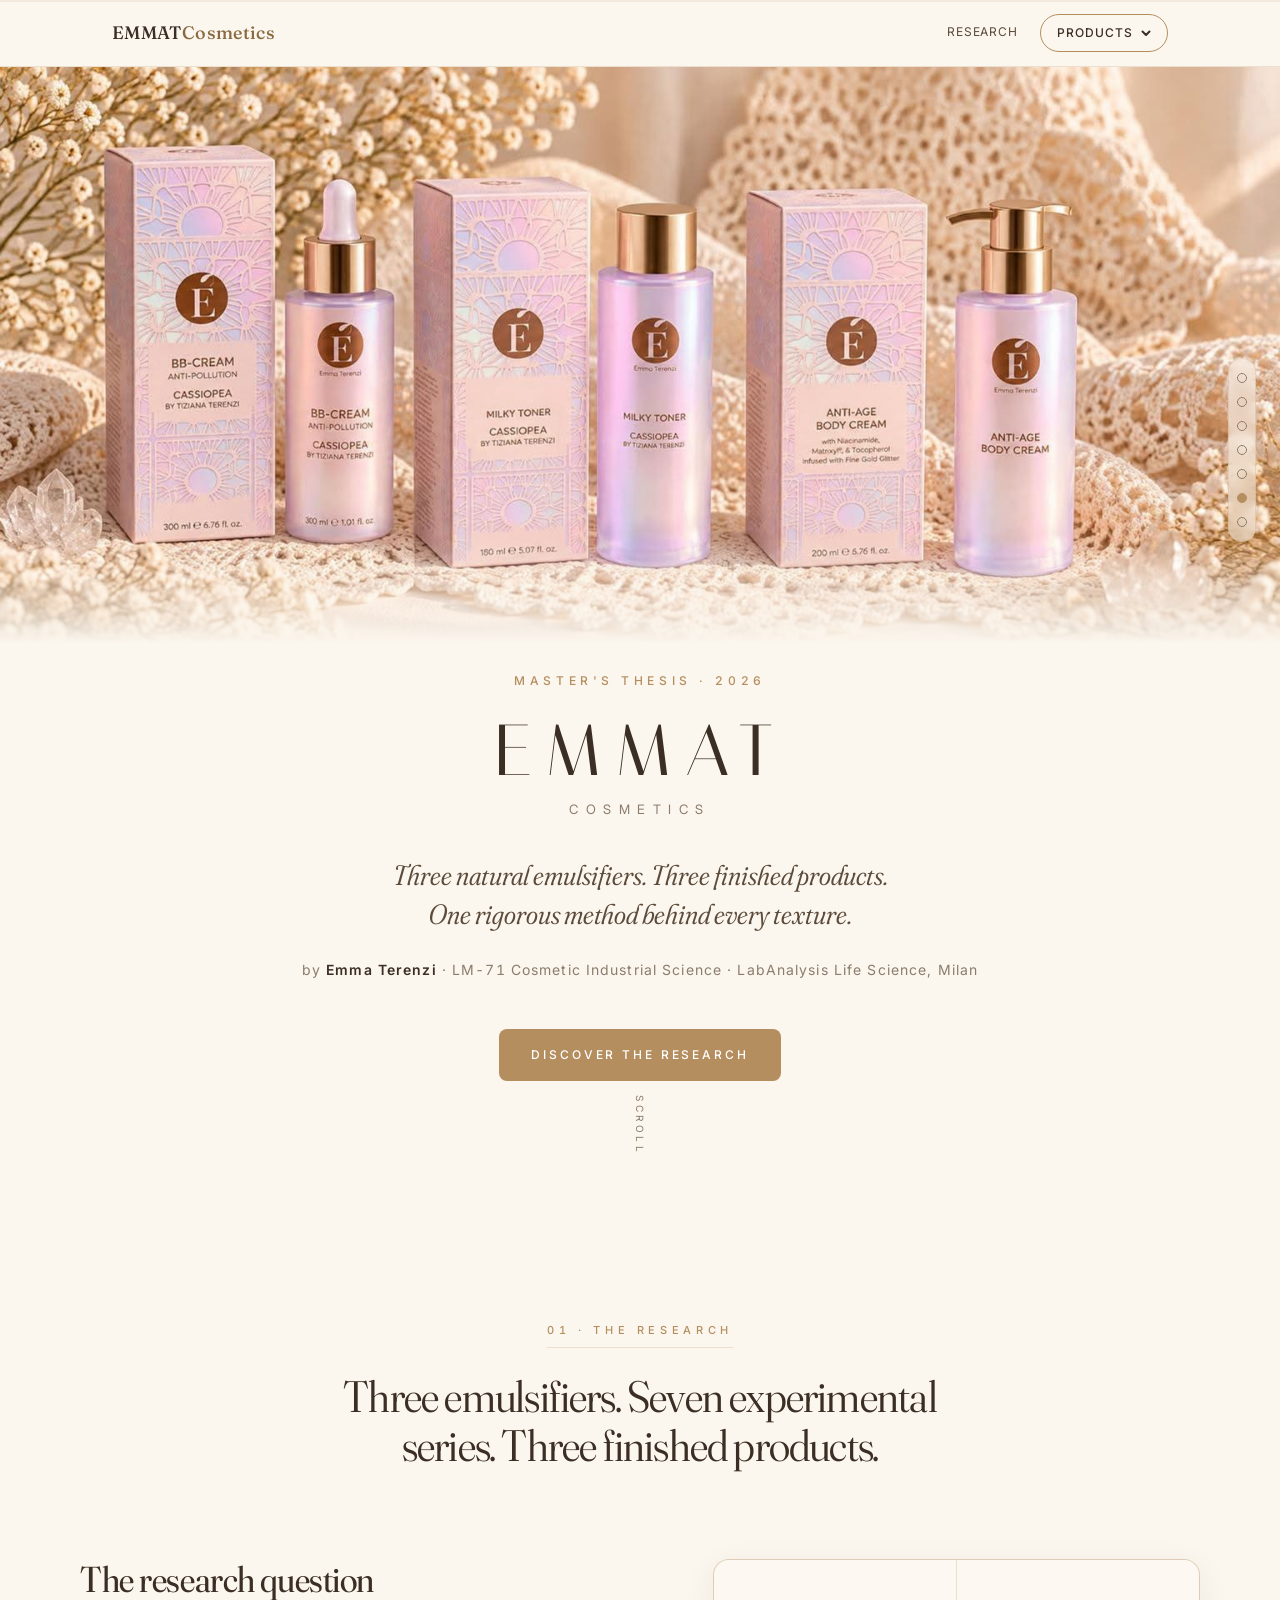
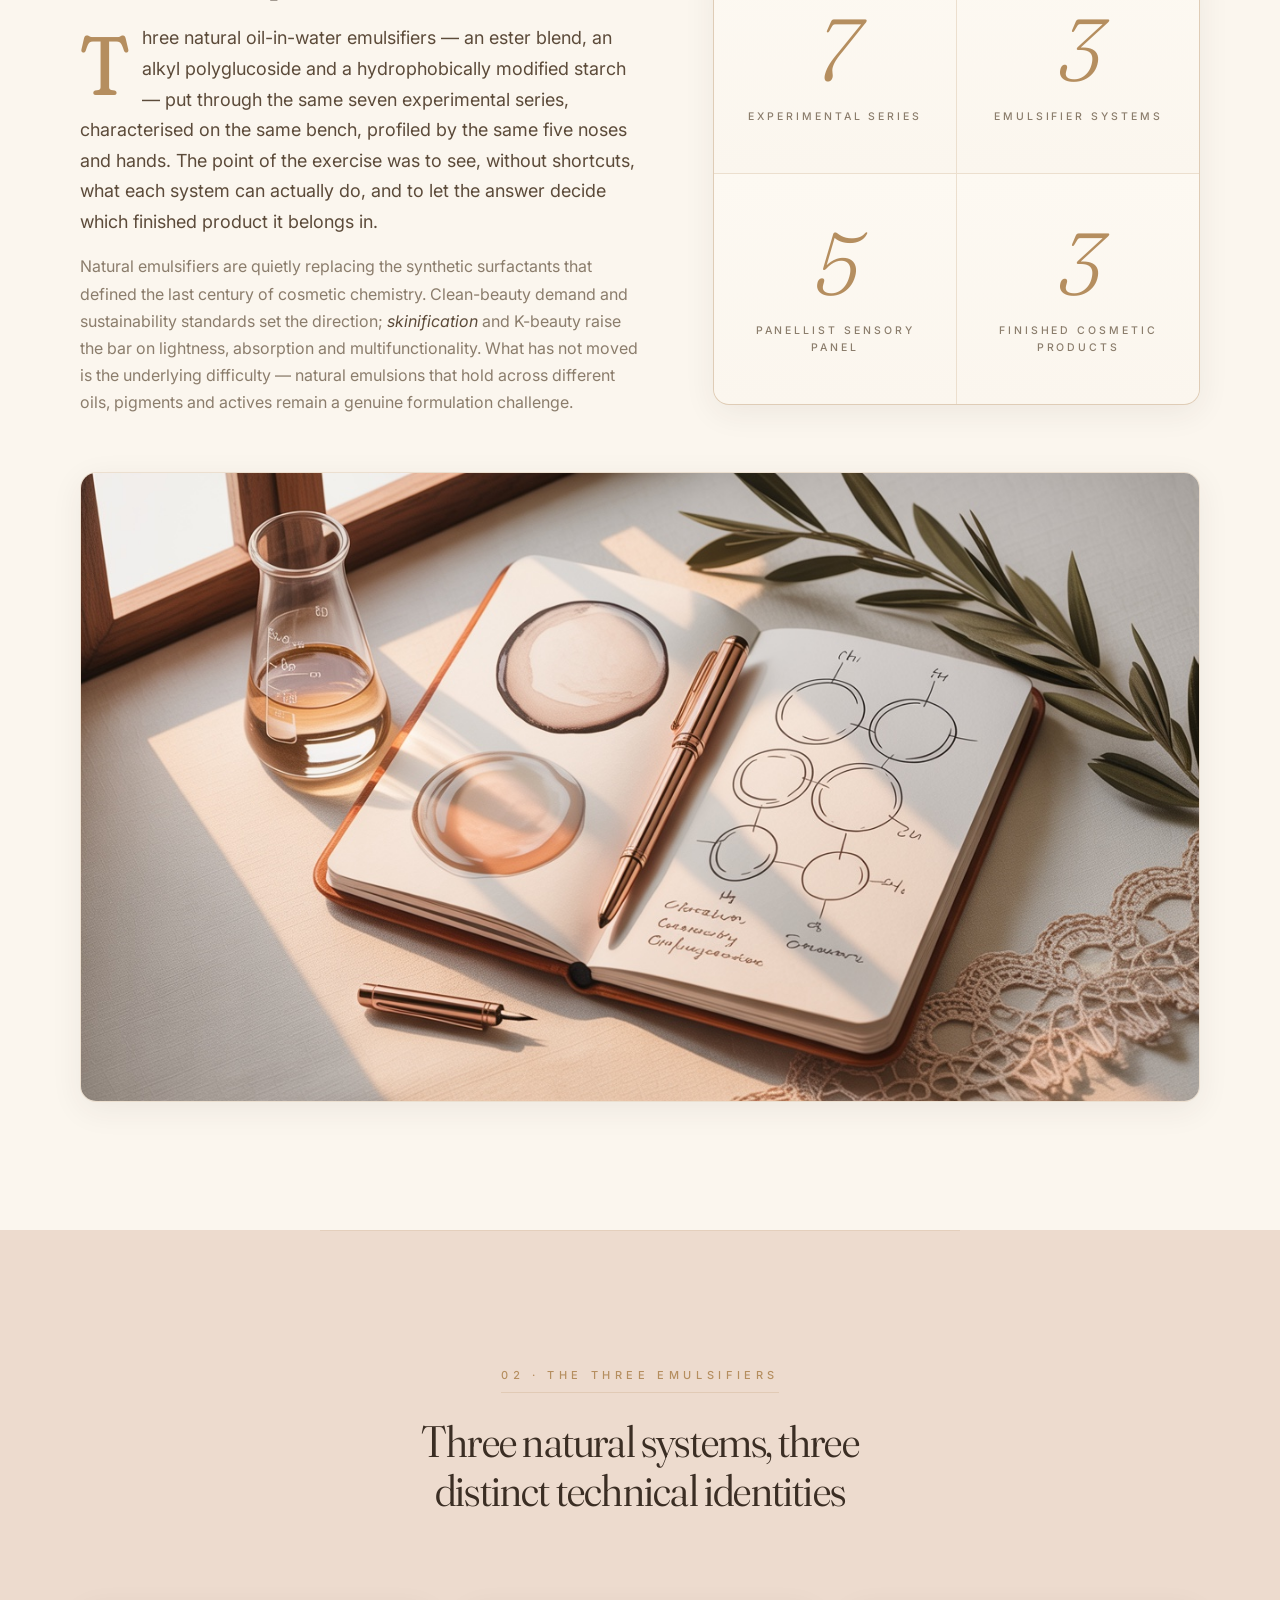
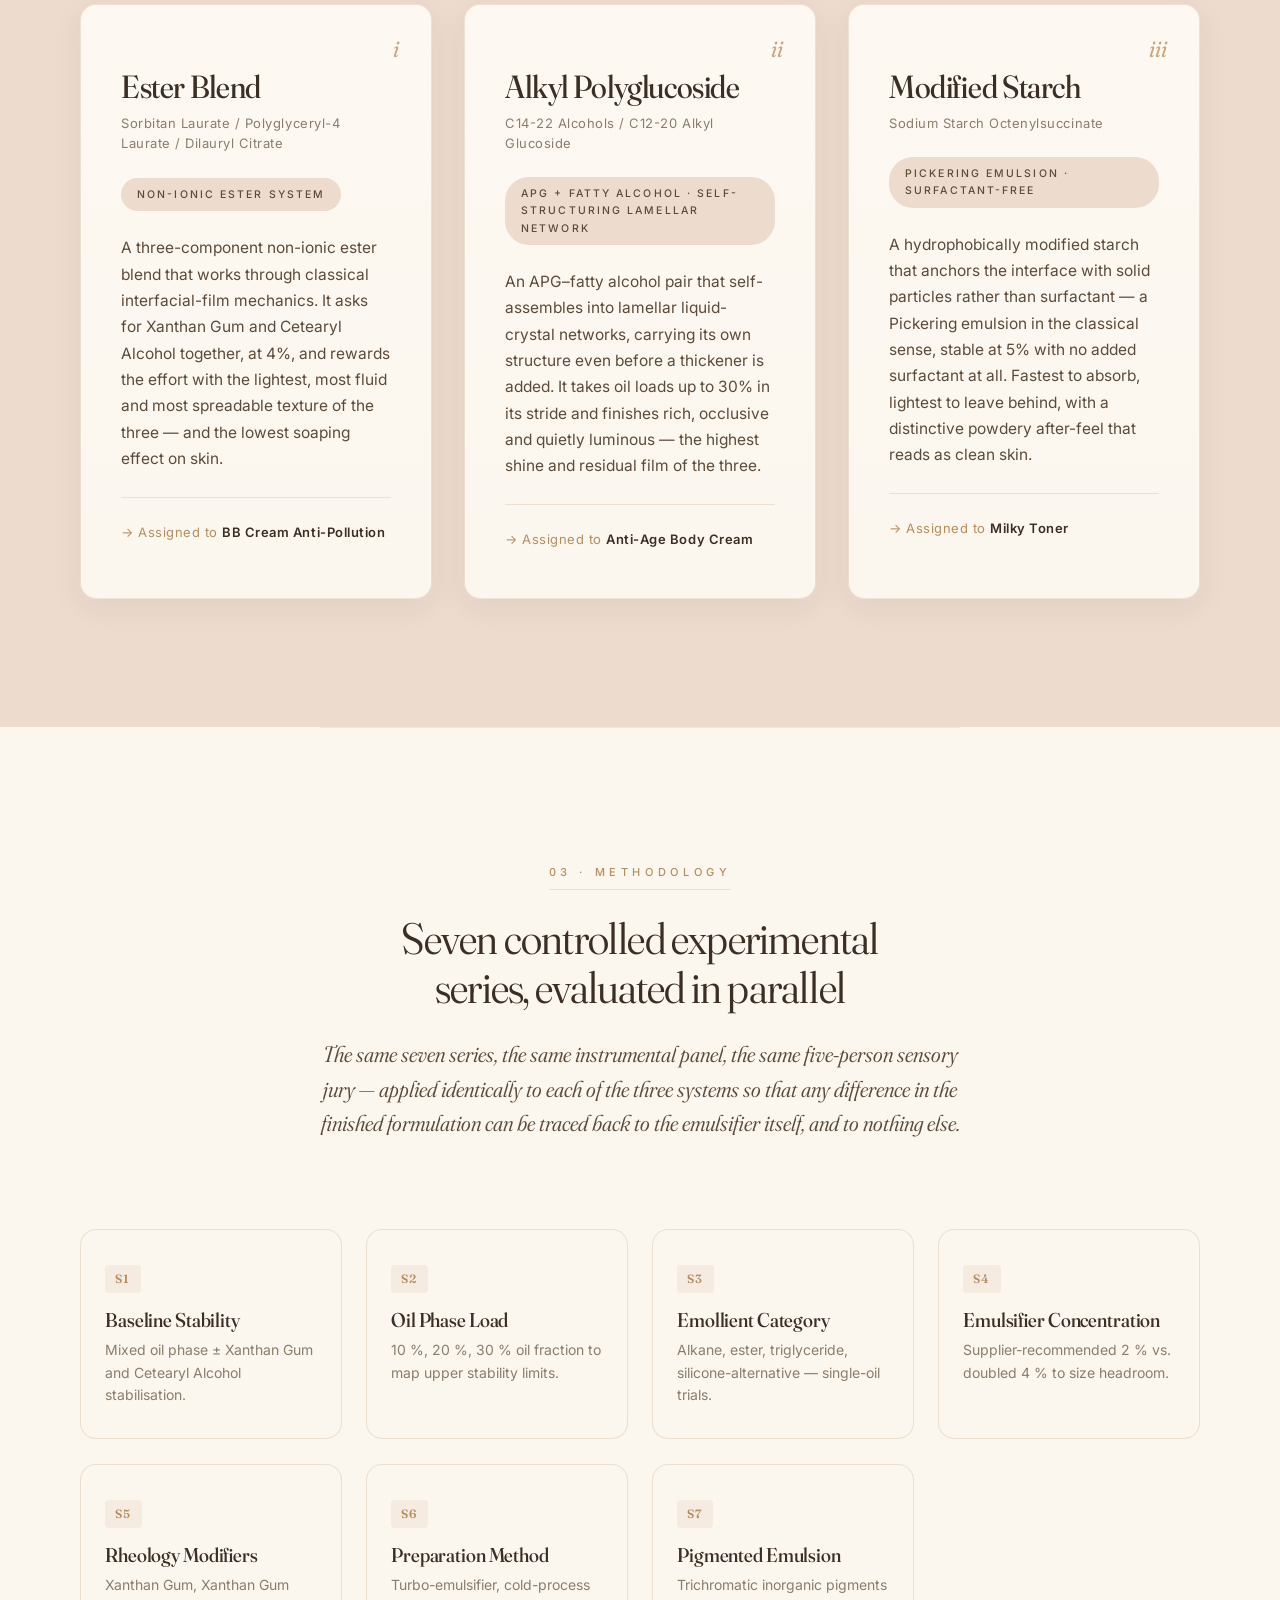
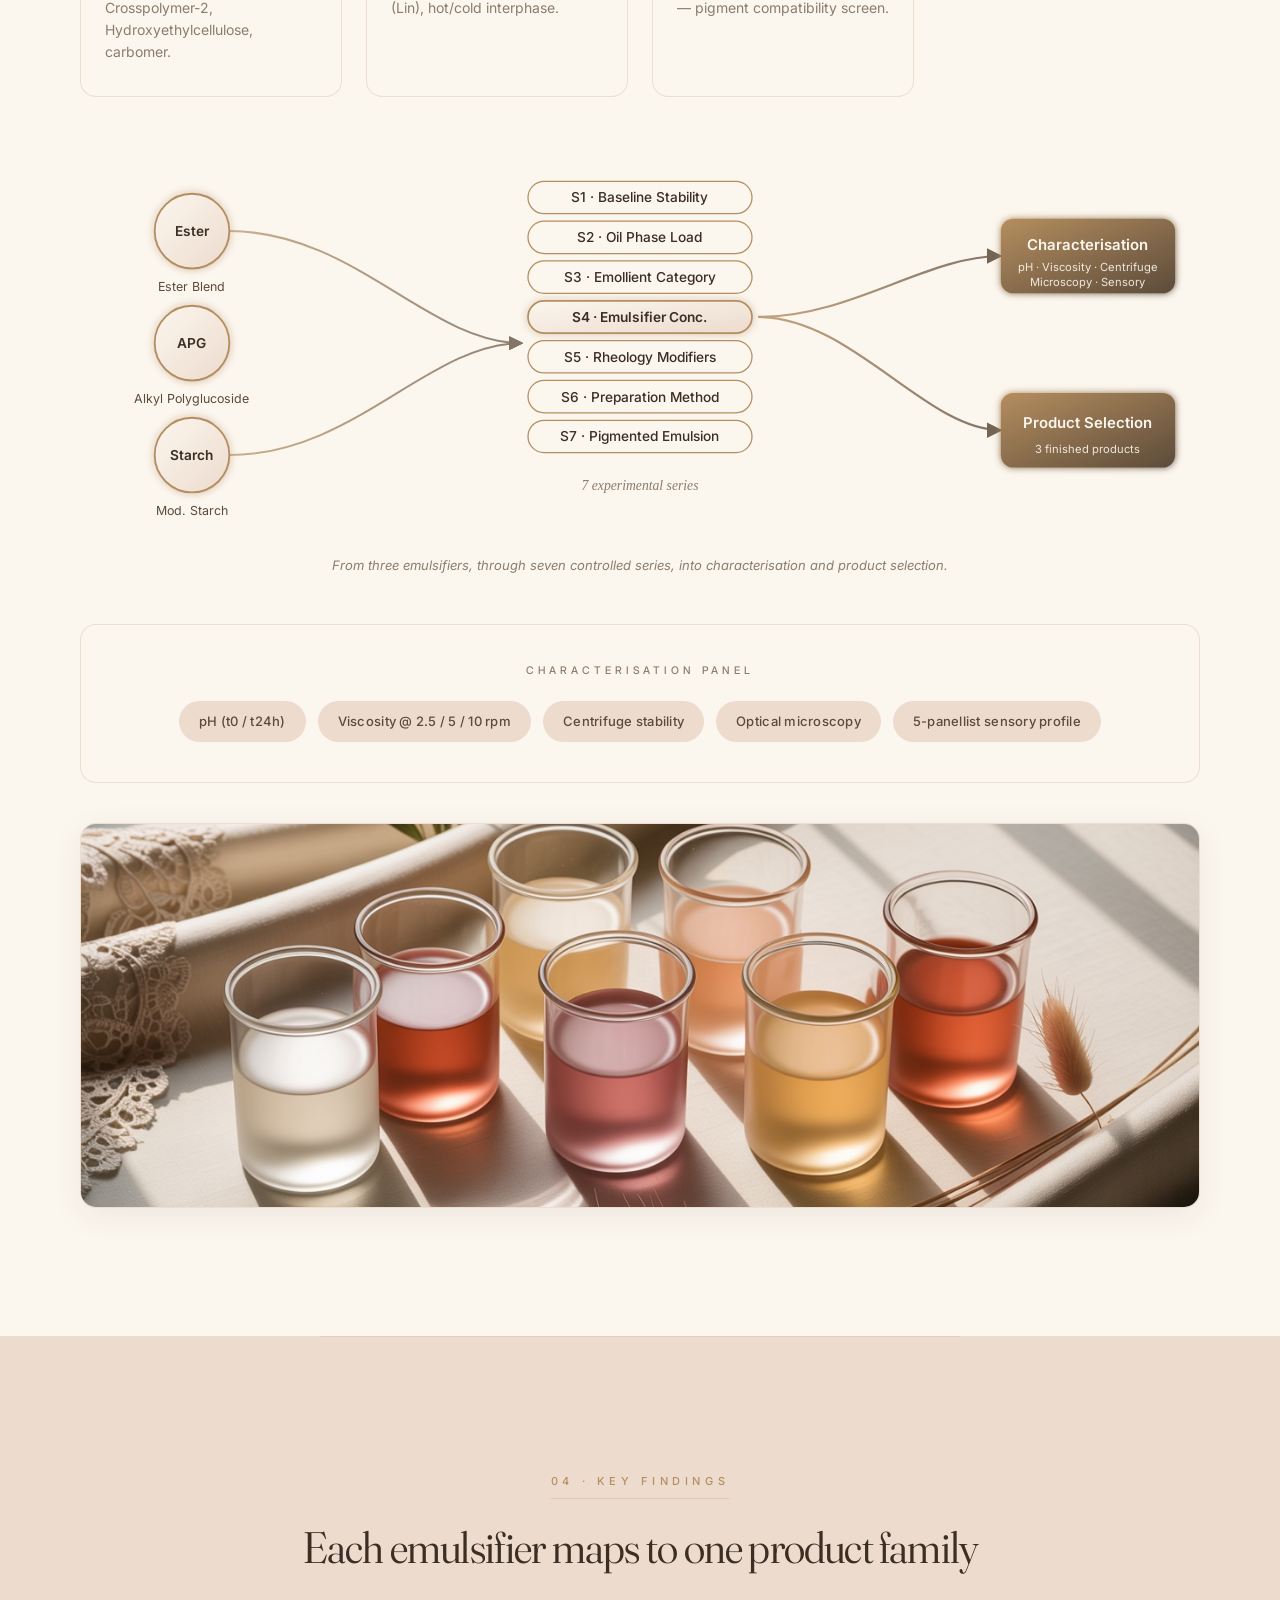
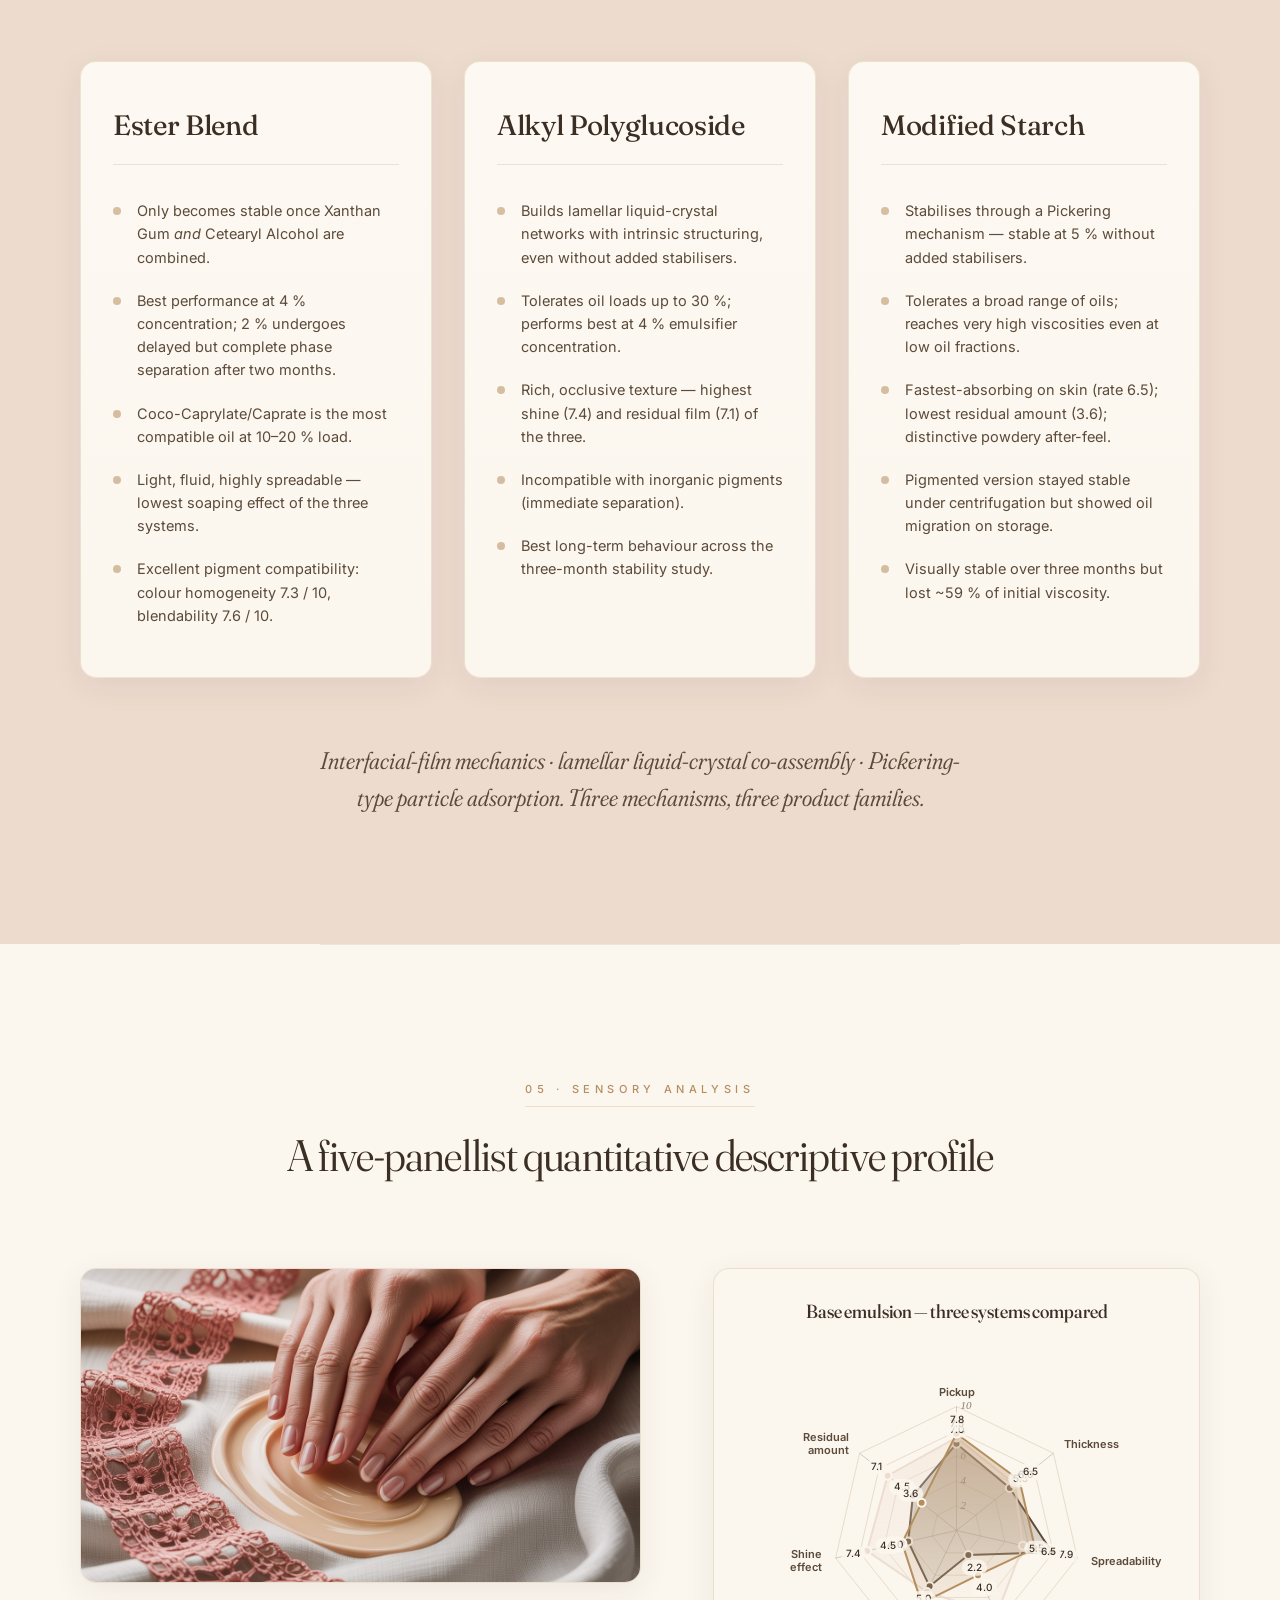
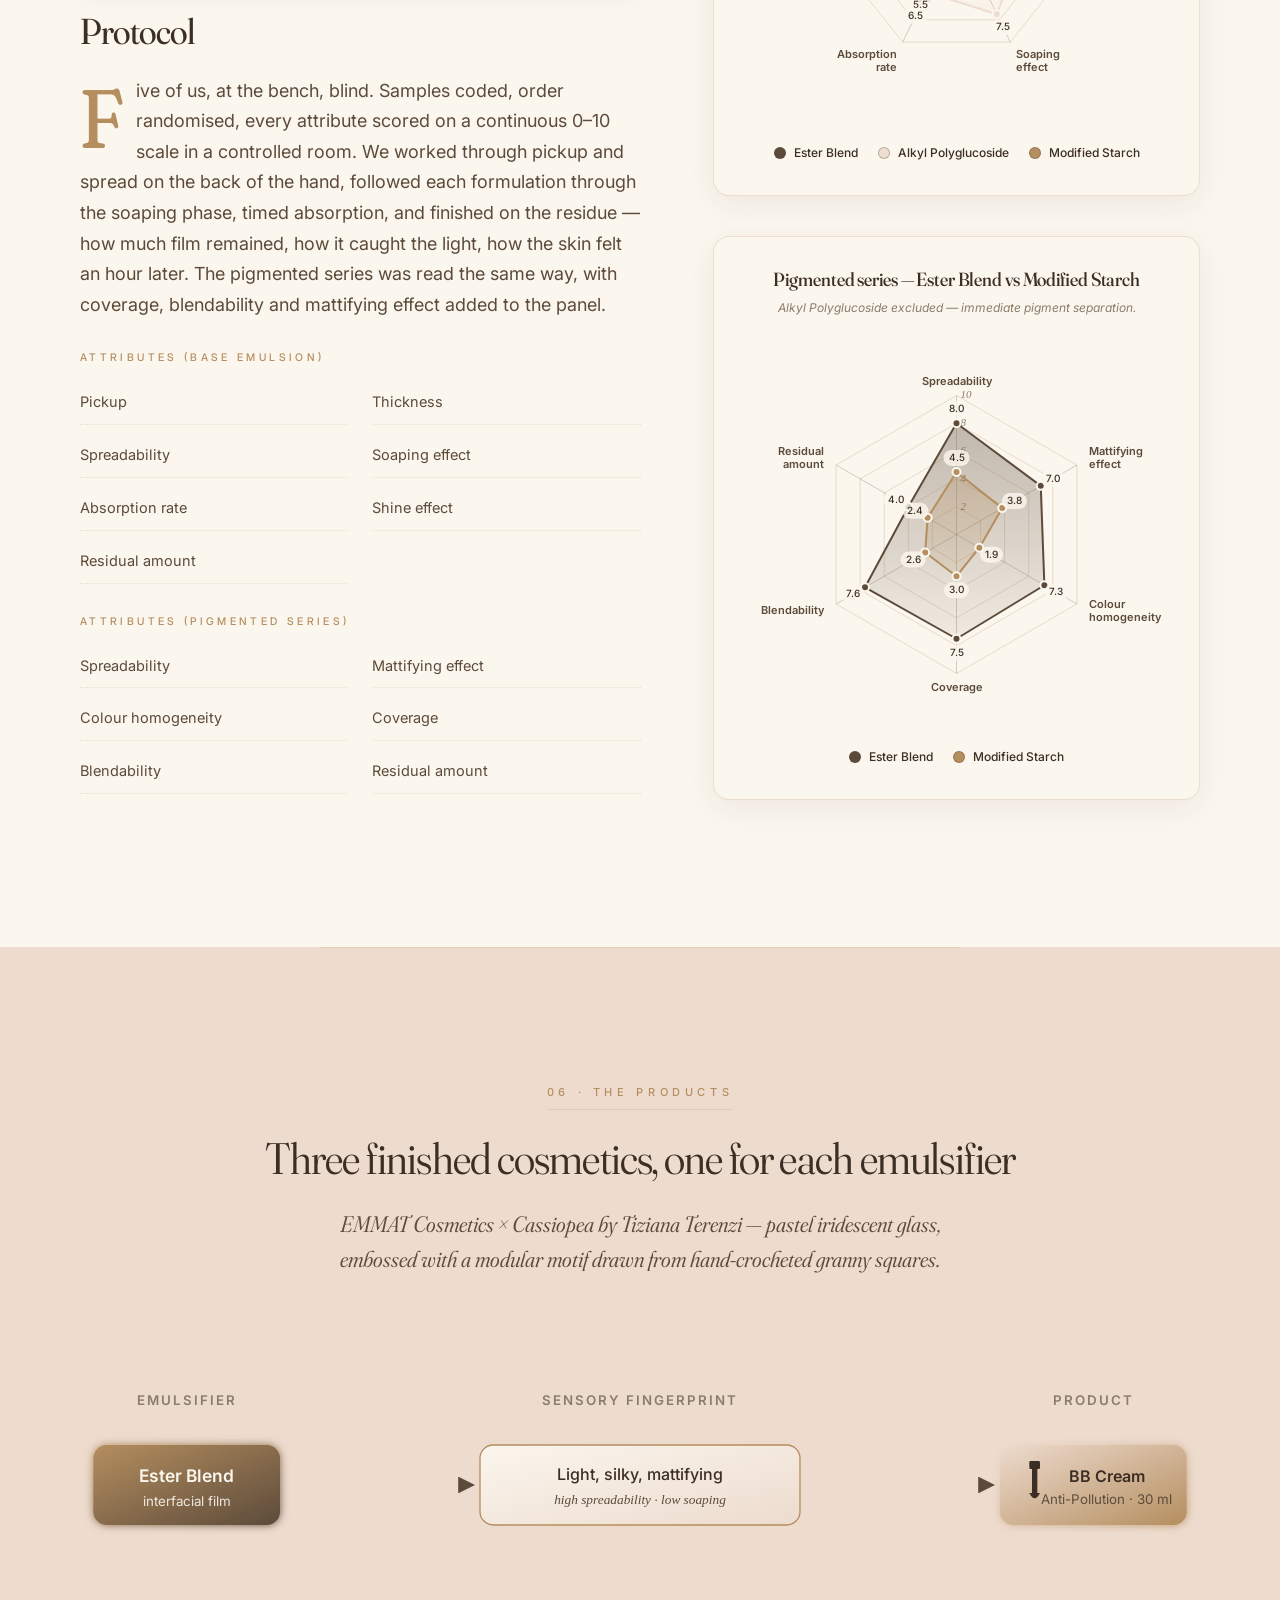
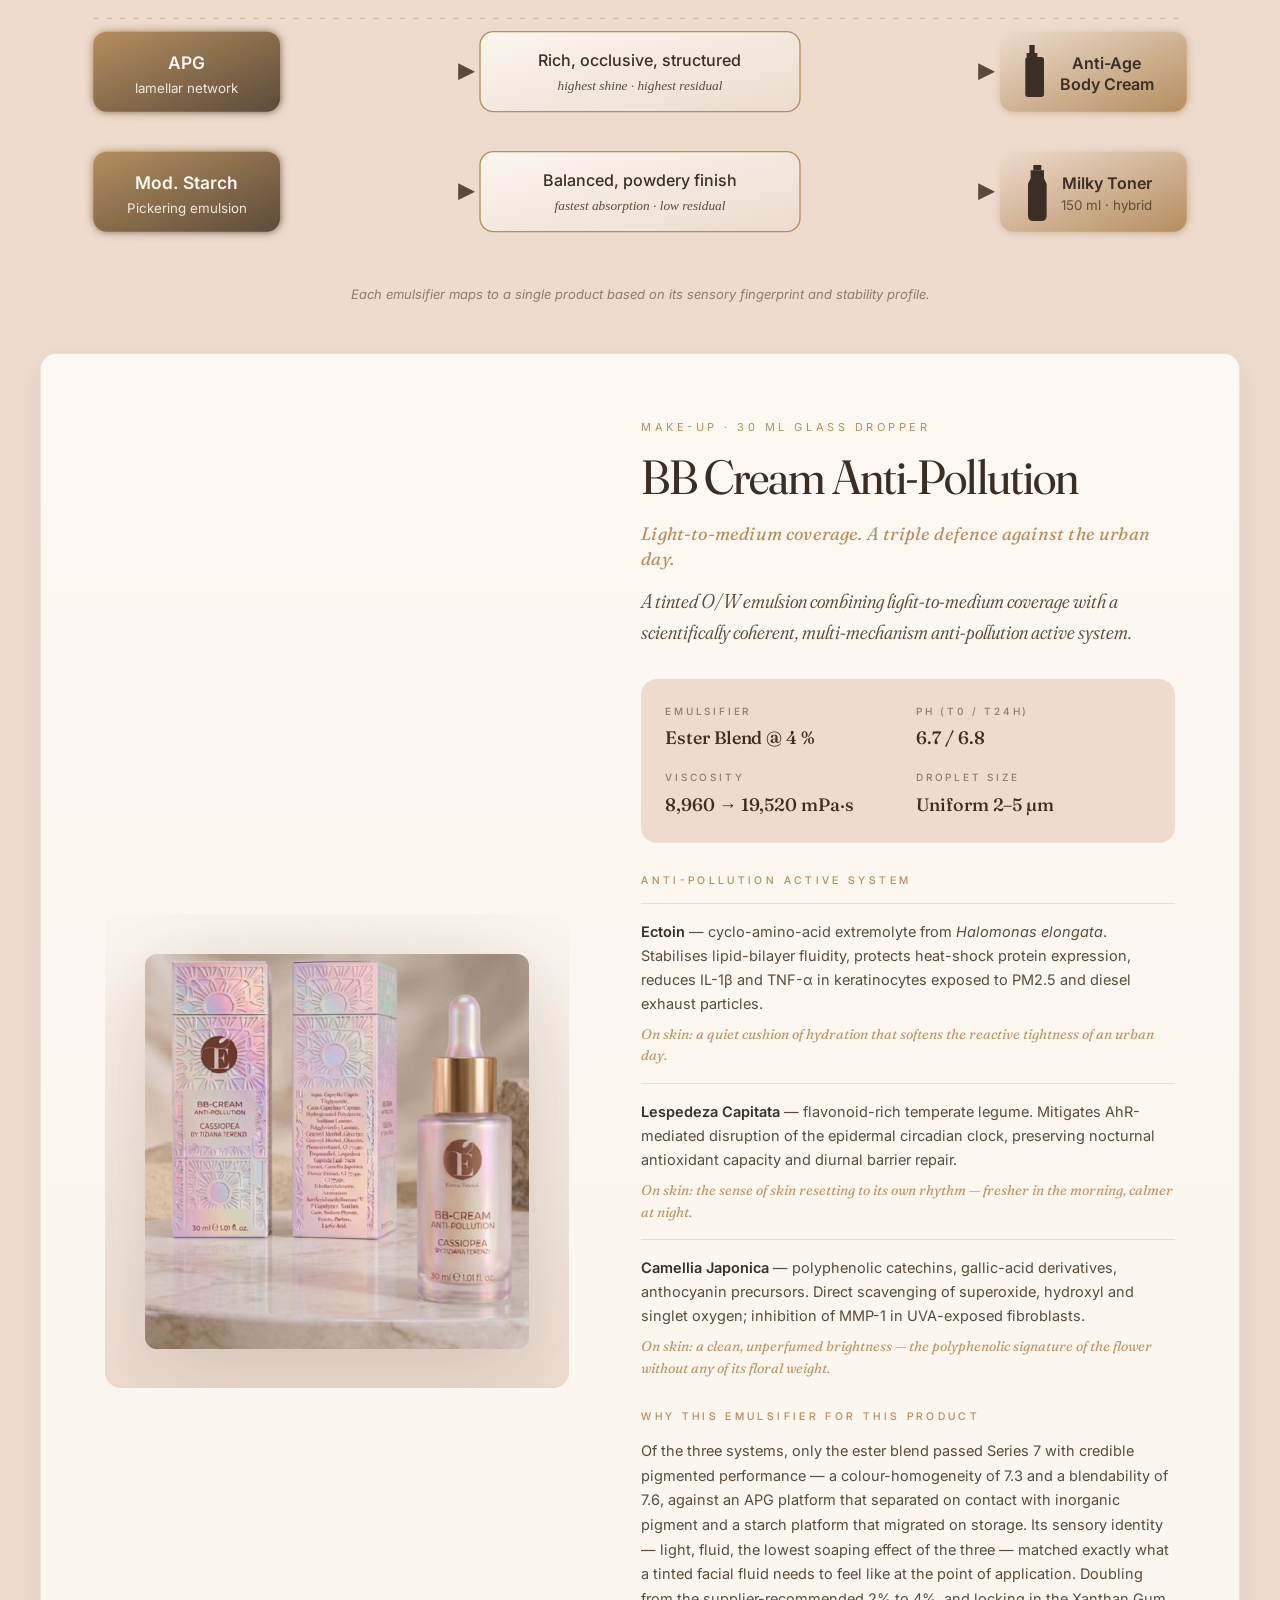
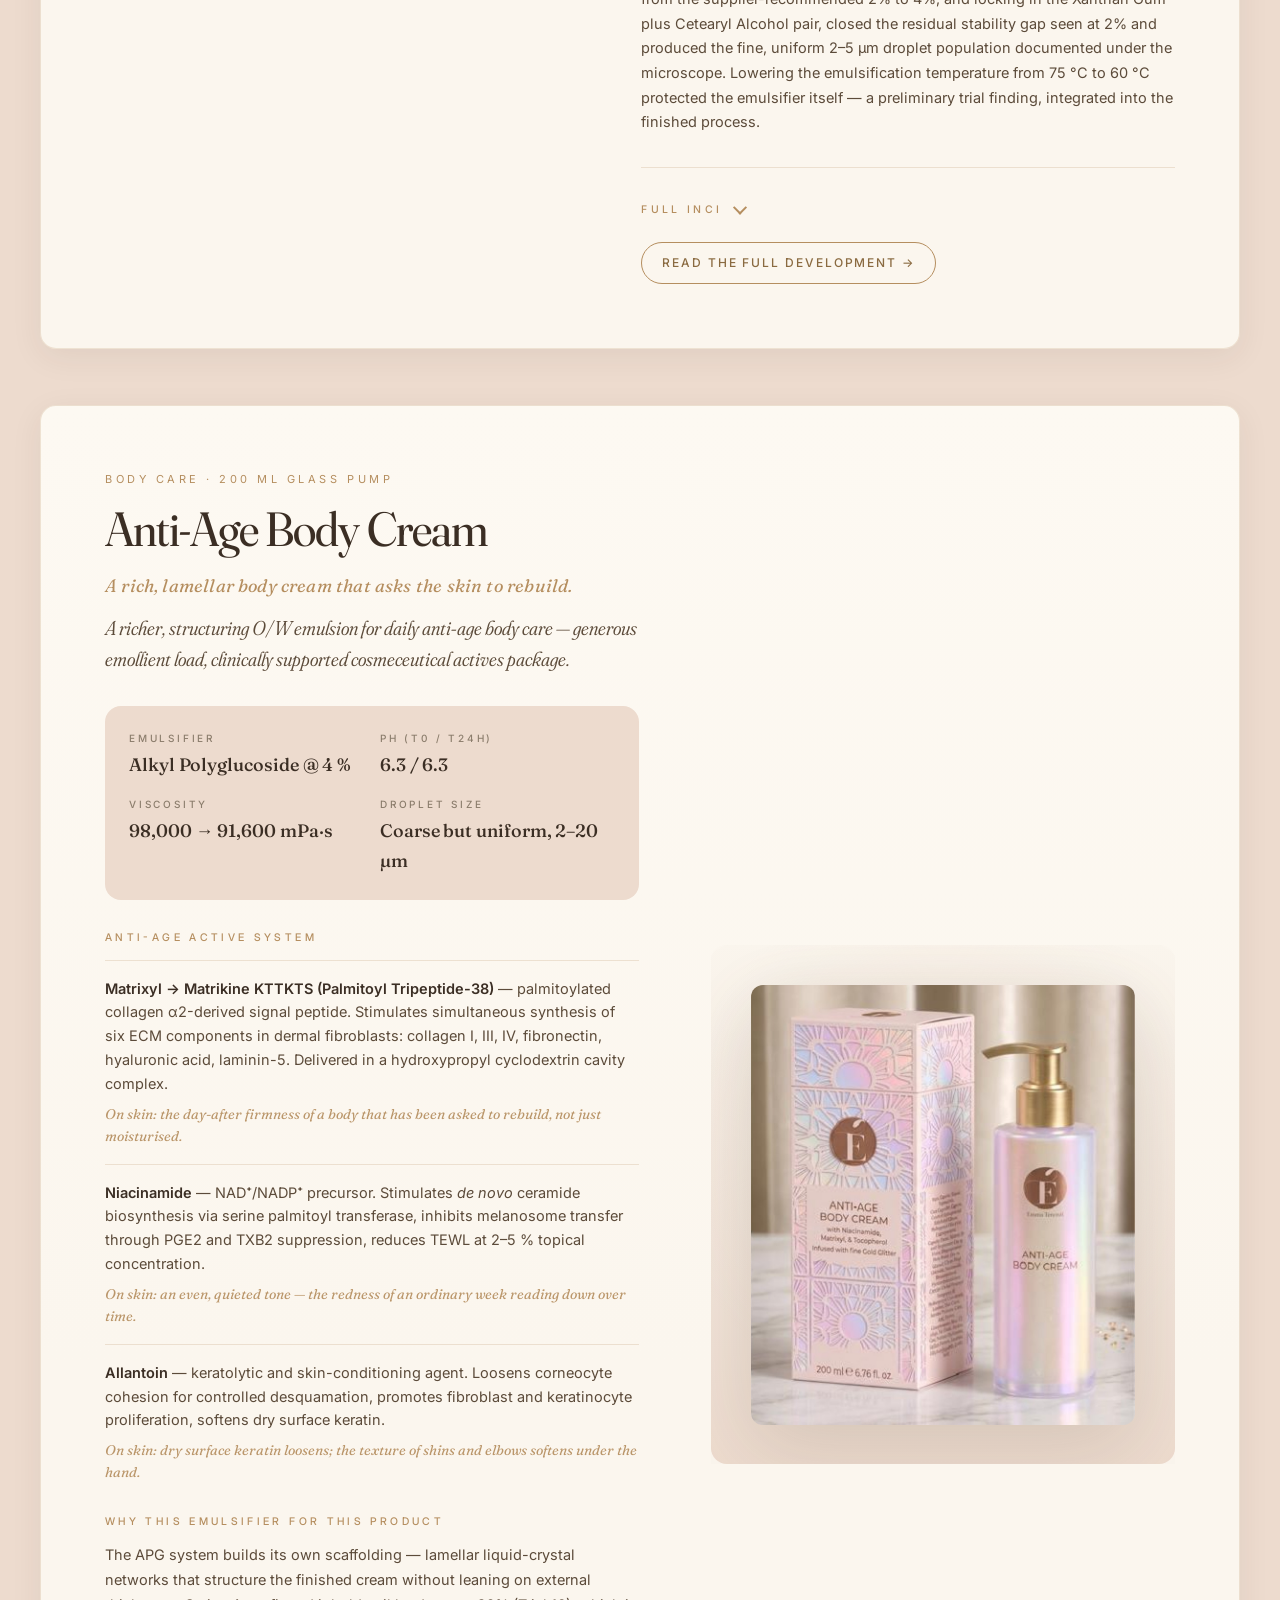
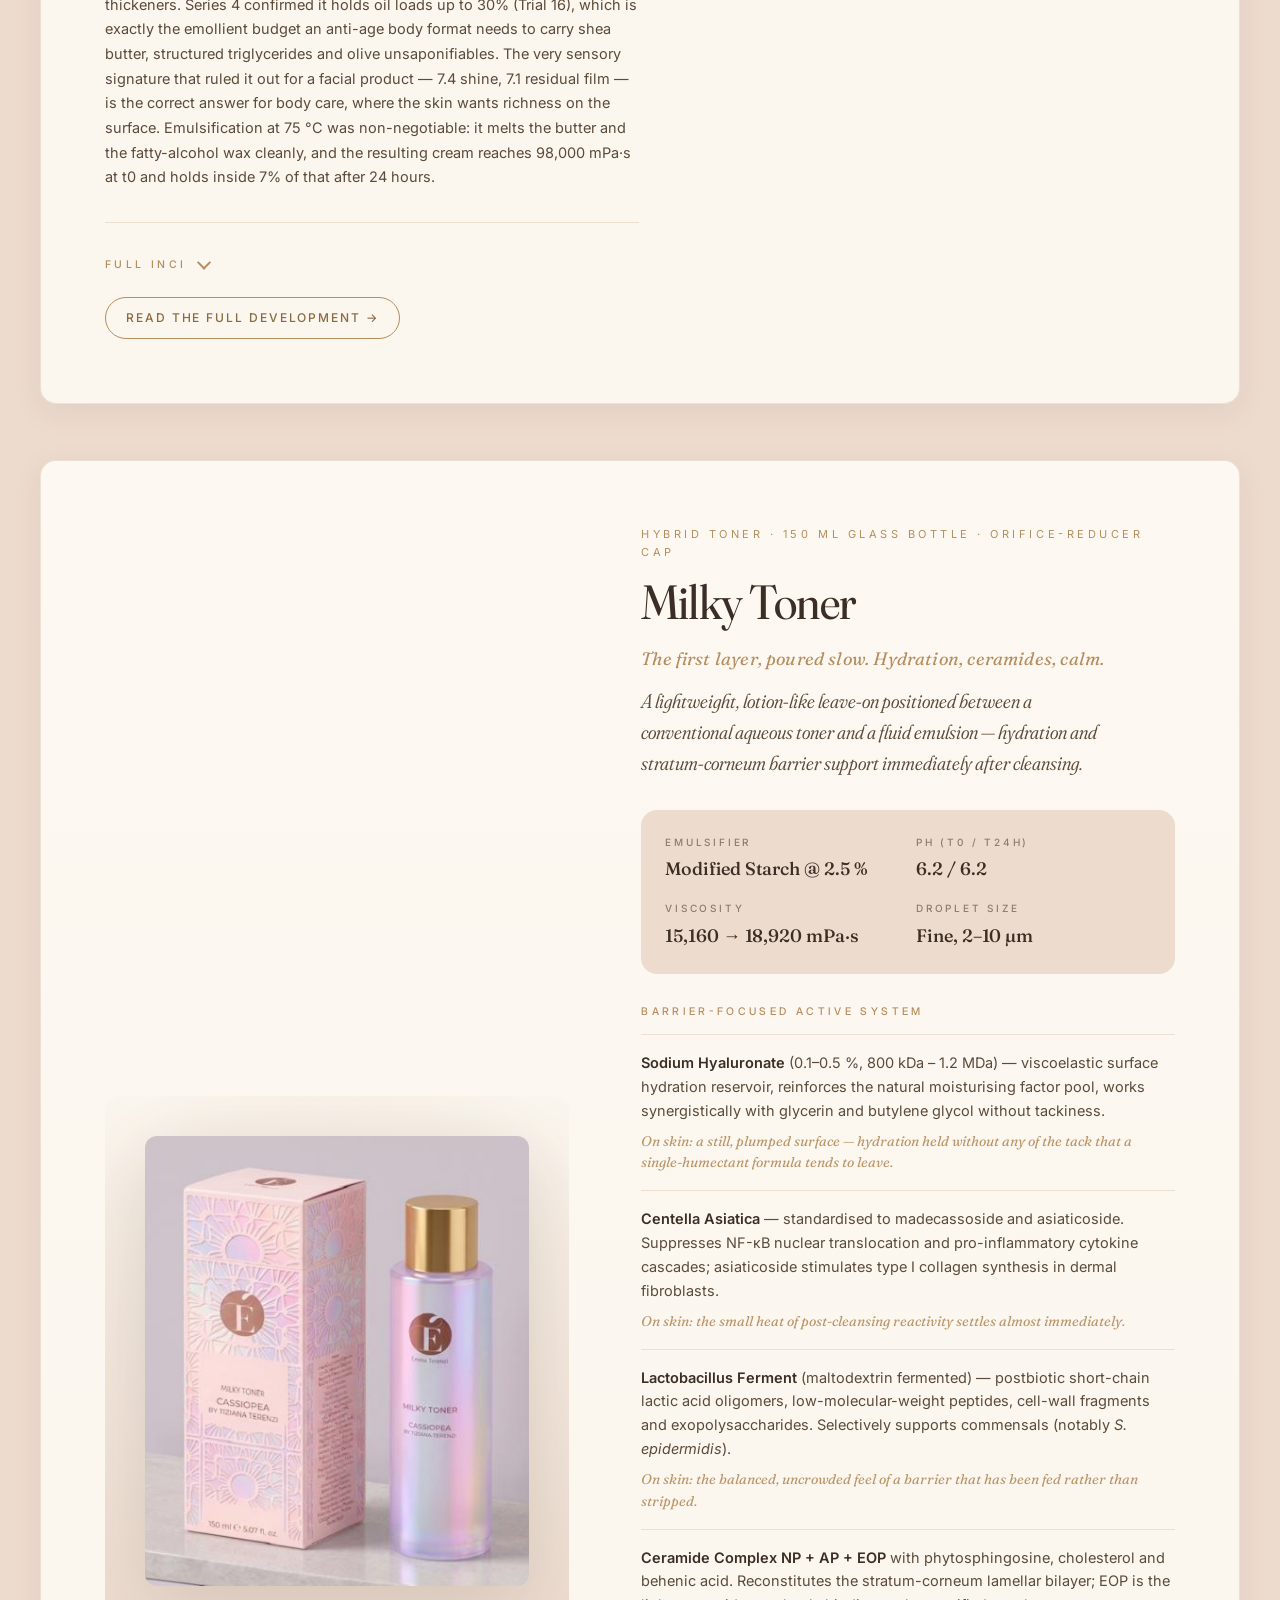
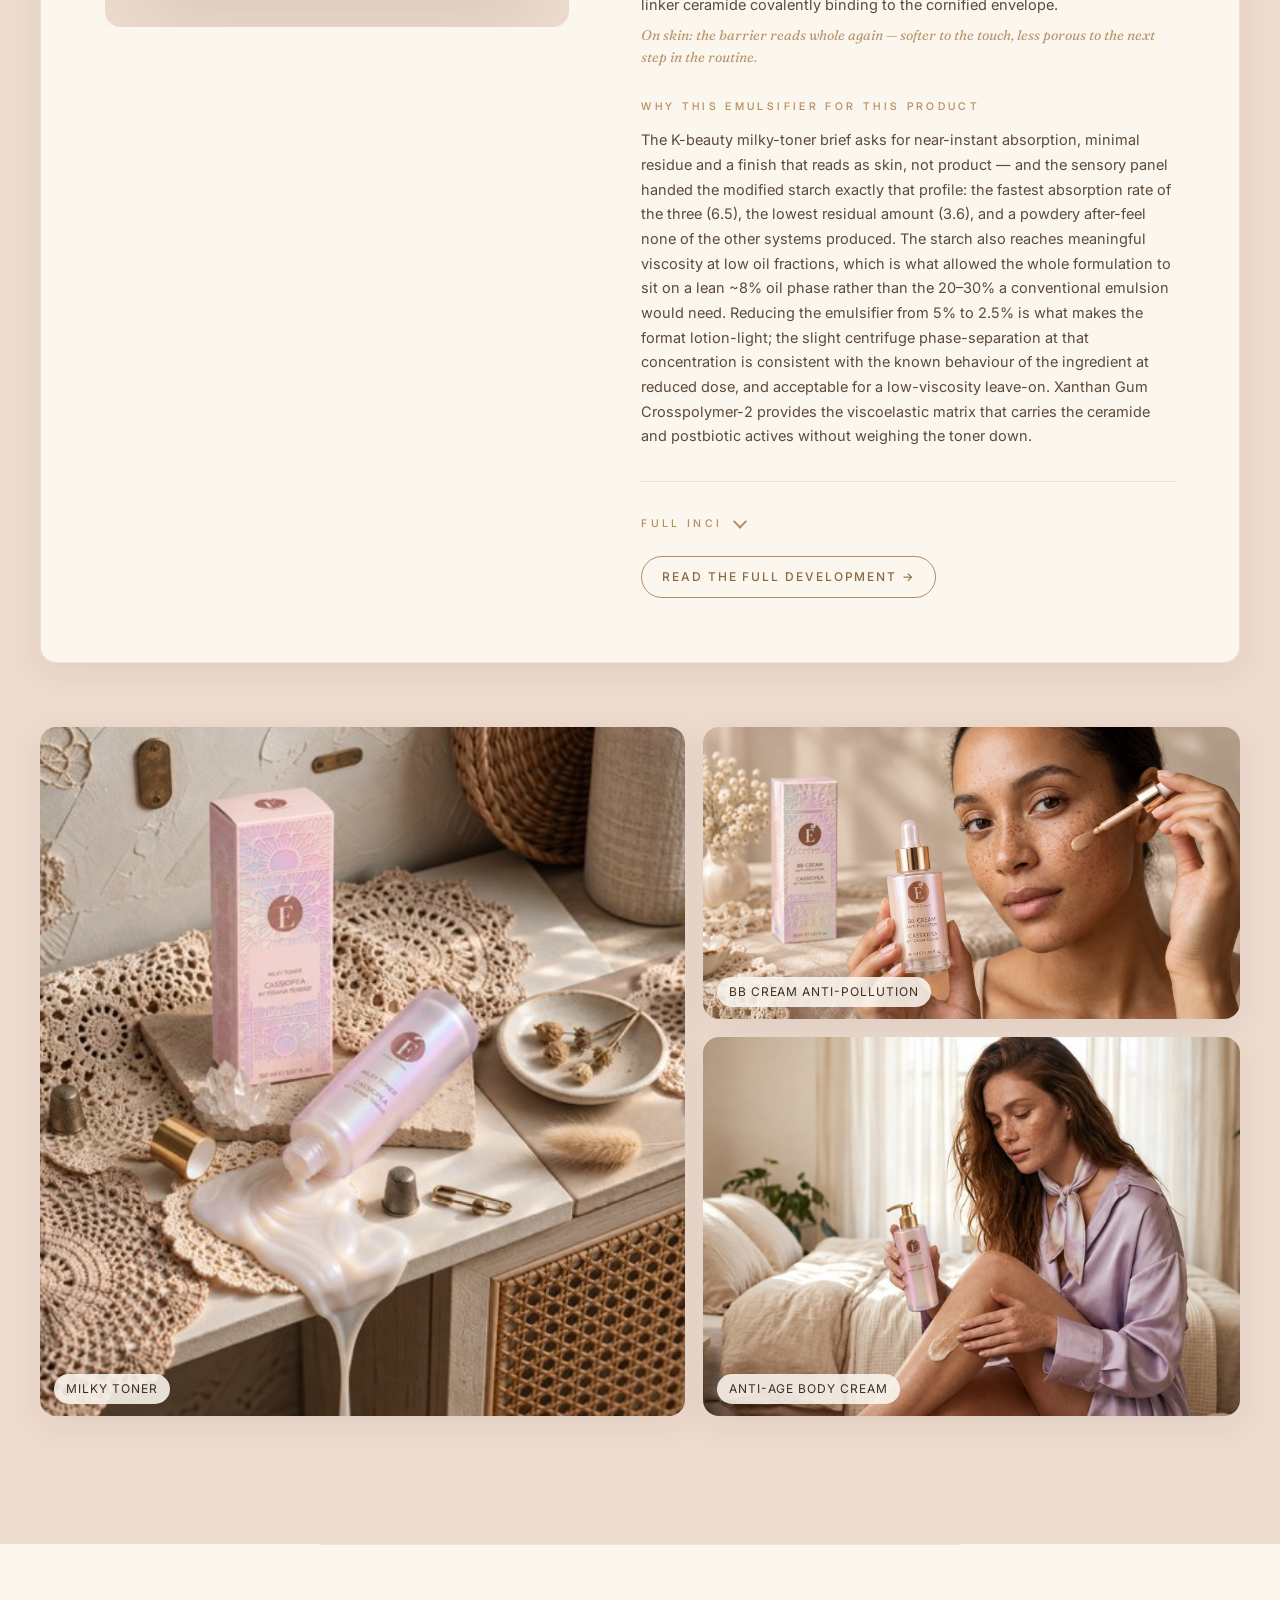
==== index.html @ da8e5943 "Cere: new site EMMAT — Unified site (thesis + products) Requested by Emma Terenzi via Cere, approved" ====
<!DOCTYPE html>
<html lang="en-GB">
<head>
<meta charset="UTF-8">
<meta name="viewport" content="width=device-width, initial-scale=1.0">
<title>EMMAT Cosmetics — A Systematic Comparative Study of Three Natural O/W Emulsifiers</title>
<meta name="description" content="Master's thesis by Emma Terenzi — LM-71 Cosmetic Industrial Science, LabAnalysis Life Science, Milan. A systematic comparative study of three natural O/W emulsifiers and their application in finished cosmetic products.">
<meta name="theme-color" content="#FBF6EE">
<link rel="preconnect" href="https://fonts.googleapis.com">
<link rel="preconnect" href="https://fonts.gstatic.com" crossorigin>
<link href="https://fonts.googleapis.com/css2?family=Fraunces:ital,opsz,wght,SOFT,WONK@0,9..144,300..700,0..100,0..1;1,9..144,300..700,0..100,0..1&family=Italiana&family=Inter:wght@300;400;500;600&display=swap" rel="stylesheet">
<link rel="stylesheet" href="styles.css">
<link rel="icon" href="data:image/svg+xml,%3Csvg xmlns='http://www.w3.org/2000/svg' viewBox='0 0 32 32'%3E%3Crect width='32' height='32' rx='6' fill='%23EDDBCE'/%3E%3Ctext x='16' y='23' text-anchor='middle' font-family='Georgia,serif' font-size='20' fill='%235C4B3A'%3EE%3C/text%3E%3C/svg%3E">
</head>
<body>

<!-- Scroll-progress bar (fills as reader scrolls) -->
<div class="scroll-progress" id="scrollProgress" aria-hidden="true"></div>

<!-- ══════════════ TOP NAVIGATION ══════════════ -->
<nav class="subnav" aria-label="Main">
  <div class="subnav-inner">
    <a href="index.html" class="subnav-brand" aria-label="EMMAT Cosmetics — home">EMMAT<span>Cosmetics</span></a>
    <div class="subnav-links">
      <a href="#research">Research</a>
      <div class="nav-dd">
        <button type="button" class="nav-dd-btn" aria-expanded="false" aria-haspopup="true" aria-controls="productsMenu">Products
          <svg viewBox="0 0 10 10" aria-hidden="true"><polyline points="1.5 3.5 5 7 8.5 3.5"></polyline></svg>
        </button>
        <ul class="nav-dd-menu" id="productsMenu">
          <li><a href="bb-cream.html">BB CREAM ANTI-POLLUTION</a></li>
          <li><a href="milky-toner.html">MILKY TONER</a></li>
        </ul>
      </div>
    </div>
  </div>
</nav>

<!-- Sticky section-nav dots (desktop) -->
<nav class="section-nav" id="sectionNav" aria-label="Section navigation">
  <a href="#research"    data-label="Research"     aria-label="Research"></a>
  <a href="#emulsifiers" data-label="Emulsifiers"  aria-label="Emulsifiers"></a>
  <a href="#methodology" data-label="Methodology"  aria-label="Methodology"></a>
  <a href="#findings"    data-label="Findings"     aria-label="Findings"></a>
  <a href="#sensory"     data-label="Sensory"      aria-label="Sensory"></a>
  <a href="#products"    data-label="Products"     aria-label="Products"></a>
  <a href="#conclusions" data-label="Conclusions"  aria-label="Conclusions"></a>
</nav>

<!-- Copy-link toast -->
<div class="toast" id="toast" role="status" aria-live="polite">Link copied</div>

<!-- Back-to-top -->
<button class="back-to-top" id="backToTop" type="button" aria-label="Back to top">
  <svg viewBox="0 0 24 24" aria-hidden="true"><polyline points="6 14 12 8 18 14"></polyline></svg>
</button>

<!-- ══════════════ HERO ══════════════ -->
<header class="hero">
  <div class="hero-bg" style="background-image:url('assets/img/thesis-hero-family.jpg')" role="img" aria-label="The three EMMAT products side by side with their pink embossed boxes"></div>
  <div class="hero-inner">
    <div class="hero-eyebrow">Master's Thesis · 2026</div>
    <h1 class="brand-mark">EMMAT<span>Cosmetics</span></h1>
    <p class="tagline">Three natural emulsifiers. Three finished products. One rigorous method behind every texture.</p>
    <p class="credit">by <strong>Emma Terenzi</strong> · LM-71 Cosmetic Industrial Science · LabAnalysis Life Science, Milan</p>
    <a href="#research" class="btn btn-primary">Discover the research</a>
  </div>
  <div class="hero-scroll" aria-hidden="true">Scroll</div>
</header>

<main>

<!-- ══════════════ THE RESEARCH ══════════════ -->
<section id="research" class="section section-cream">
  <div class="container">
    <div class="section-header centered">
      <span class="eyebrow">01 · The Research</span>
      <h2>Three emulsifiers. Seven experimental series. Three finished products.</h2>
    </div>
    <div class="grid-2">
      <div class="prose">
        <h3>The research question</h3>
        <p>Three natural oil-in-water emulsifiers — an ester blend, an alkyl polyglucoside and a hydrophobically modified starch — put through the same seven experimental series, characterised on the same bench, profiled by the same five noses and hands. The point of the exercise was to see, without shortcuts, what each system can actually do, and to let the answer decide which finished product it belongs in.</p>
        <p class="muted">Natural emulsifiers are quietly replacing the synthetic surfactants that defined the last century of cosmetic chemistry. Clean-beauty demand and sustainability standards set the direction; <em>skinification</em> and K-beauty raise the bar on lightness, absorption and multifunctionality. What has not moved is the underlying difficulty — natural emulsions that hold across different oils, pigments and actives remain a genuine formulation challenge.</p>
      </div>
      <div class="stat-strip">
        <div class="stat"><span class="stat-num">7</span><span class="stat-label">experimental series</span></div>
        <div class="stat"><span class="stat-num">3</span><span class="stat-label">emulsifier systems</span></div>
        <div class="stat"><span class="stat-num">5</span><span class="stat-label">panellist sensory panel</span></div>
        <div class="stat"><span class="stat-num">3</span><span class="stat-label">finished cosmetic products</span></div>
      </div>
    </div>
    <figure class="section-figure section-figure-wide">
      <img src="assets/img/thesis-research.jpg" alt="Notebook with hand-drawn emulsion diagrams, a fountain pen and a small beaker with an emulsion swatch on cream linen" loading="lazy">
    </figure>
  </div>
</section>

<!-- ══════════════ THE THREE EMULSIFIERS ══════════════ -->
<section id="emulsifiers" class="section section-rose">
  <div class="container">
    <div class="section-header centered">
      <span class="eyebrow">02 · The Three Emulsifiers</span>
      <h2>Three natural systems, three distinct technical identities</h2>
    </div>
    <div class="grid-3 cards-emulsifier">

      <article class="card card-emulsifier">
        <div class="card-num">i</div>
        <h3>Ester Blend</h3>
        <p class="ing-name">Sorbitan Laurate / Polyglyceryl-4 Laurate / Dilauryl Citrate</p>
        <div class="chip">Non-ionic ester system</div>
        <p class="card-body">A three-component non-ionic ester blend that works through classical interfacial-film mechanics. It asks for Xanthan Gum and Cetearyl Alcohol together, at 4%, and rewards the effort with the lightest, most fluid and most spreadable texture of the three — and the lowest soaping effect on skin.</p>
        <p class="card-tag">→ Assigned to <strong>BB Cream Anti-Pollution</strong></p>
      </article>

      <article class="card card-emulsifier">
        <div class="card-num">ii</div>
        <h3>Alkyl Polyglucoside</h3>
        <p class="ing-name">C14-22 Alcohols / C12-20 Alkyl Glucoside</p>
        <div class="chip">APG + fatty alcohol · self-structuring lamellar network</div>
        <p class="card-body">An APG–fatty alcohol pair that self-assembles into lamellar liquid-crystal networks, carrying its own structure even before a thickener is added. It takes oil loads up to 30% in its stride and finishes rich, occlusive and quietly luminous — the highest shine and residual film of the three.</p>
        <p class="card-tag">→ Assigned to <strong>Anti-Age Body Cream</strong></p>
      </article>

      <article class="card card-emulsifier">
        <div class="card-num">iii</div>
        <h3>Modified Starch</h3>
        <p class="ing-name">Sodium Starch Octenylsuccinate</p>
        <div class="chip">Pickering emulsion · surfactant-free</div>
        <p class="card-body">A hydrophobically modified starch that anchors the interface with solid particles rather than surfactant — a Pickering emulsion in the classical sense, stable at 5% with no added surfactant at all. Fastest to absorb, lightest to leave behind, with a distinctive powdery after-feel that reads as clean skin.</p>
        <p class="card-tag">→ Assigned to <strong>Milky Toner</strong></p>
      </article>

    </div>
  </div>
</section>

<!-- ══════════════ METHODOLOGY ══════════════ -->
<section id="methodology" class="section section-cream">
  <div class="container">
    <div class="section-header centered">
      <span class="eyebrow">03 · Methodology</span>
      <h2>Seven controlled experimental series, evaluated in parallel</h2>
      <p class="section-lede">The same seven series, the same instrumental panel, the same five-person sensory jury — applied identically to each of the three systems so that any difference in the finished formulation can be traced back to the emulsifier itself, and to nothing else.</p>
    </div>

    <div class="grid-methods">
      <div class="method"><span class="s-num">S1</span><h4>Baseline Stability</h4><p>Mixed oil phase ± Xanthan Gum and Cetearyl Alcohol stabilisation.</p></div>
      <div class="method"><span class="s-num">S2</span><h4>Oil Phase Load</h4><p>10 %, 20 %, 30 % oil fraction to map upper stability limits.</p></div>
      <div class="method"><span class="s-num">S3</span><h4>Emollient Category</h4><p>Alkane, ester, triglyceride, silicone-alternative — single-oil trials.</p></div>
      <div class="method"><span class="s-num">S4</span><h4>Emulsifier Concentration</h4><p>Supplier-recommended 2 % vs. doubled 4 % to size headroom.</p></div>
      <div class="method"><span class="s-num">S5</span><h4>Rheology Modifiers</h4><p>Xanthan Gum, Xanthan Gum Crosspolymer-2, Hydroxyethylcellulose, carbomer.</p></div>
      <div class="method"><span class="s-num">S6</span><h4>Preparation Method</h4><p>Turbo-emulsifier, cold-process (Lin), hot/cold interphase.</p></div>
      <div class="method"><span class="s-num">S7</span><h4>Pigmented Emulsion</h4><p>Trichromatic inorganic pigments — pigment compatibility screen.</p></div>
    </div>

    <figure class="method-flow">
      <svg viewBox="0 0 900 320" preserveAspectRatio="xMidYMid meet" role="img" aria-label="Methodology flow: three emulsifier systems feed the seven experimental series, which then split into characterisation and product selection" xmlns="http://www.w3.org/2000/svg">
        <defs>
          <linearGradient id="em-grad-primary" x1="0%" y1="0%" x2="100%" y2="100%">
            <stop offset="0%" stop-color="#FBF6EE"/>
            <stop offset="100%" stop-color="#EDDBCE"/>
          </linearGradient>
          <linearGradient id="em-grad-gold" x1="0%" y1="0%" x2="100%" y2="100%">
            <stop offset="0%" stop-color="#B58E5F"/>
            <stop offset="100%" stop-color="#5C4B3A"/>
          </linearGradient>
          <linearGradient id="em-grad-stroke" x1="0%" y1="0%" x2="100%" y2="0%">
            <stop offset="0%" stop-color="#B58E5F" stop-opacity="0.9"/>
            <stop offset="100%" stop-color="#5C4B3A" stop-opacity="0.9"/>
          </linearGradient>
          <filter id="em-glow" x="-40%" y="-40%" width="180%" height="180%">
            <feGaussianBlur stdDeviation="3" result="blur"/>
            <feMerge>
              <feMergeNode in="blur"/>
              <feMergeNode in="SourceGraphic"/>
            </feMerge>
          </filter>
          <marker id="em-arrow" viewBox="0 0 10 10" refX="9" refY="5" markerWidth="7" markerHeight="7" orient="auto-start-reverse">
            <path d="M0,0 L10,5 L0,10 z" fill="#5C4B3A"/>
          </marker>
        </defs>

        <g font-family="Inter, sans-serif" fill="#3B2E24">
          <circle cx="90" cy="70"  r="30" fill="url(#em-grad-primary)" stroke="#B58E5F" stroke-width="1.5" filter="url(#em-glow)"/>
          <text x="90" y="74" text-anchor="middle" font-size="11" font-weight="600">Ester</text>
          <text x="90" y="118" text-anchor="middle" font-size="10" fill="#5C4B3A">Ester Blend</text>

          <circle cx="90" cy="160" r="30" fill="url(#em-grad-primary)" stroke="#B58E5F" stroke-width="1.5" filter="url(#em-glow)"/>
          <text x="90" y="164" text-anchor="middle" font-size="11" font-weight="600">APG</text>
          <text x="90" y="208" text-anchor="middle" font-size="10" fill="#5C4B3A">Alkyl Polyglucoside</text>

          <circle cx="90" cy="250" r="30" fill="url(#em-grad-primary)" stroke="#B58E5F" stroke-width="1.5" filter="url(#em-glow)"/>
          <text x="90" y="254" text-anchor="middle" font-size="11" font-weight="600">Starch</text>
          <text x="90" y="298" text-anchor="middle" font-size="10" fill="#5C4B3A">Mod. Starch</text>
        </g>

        <g fill="none" stroke="url(#em-grad-stroke)" stroke-width="1.6" opacity="0.75" marker-end="url(#em-arrow)">
          <path d="M120,70  C220,70  280,160 355,160"/>
          <path d="M120,160 C220,160 300,160 355,160"/>
          <path d="M120,250 C220,250 280,160 355,160"/>
        </g>

        <g font-family="Inter, sans-serif" fill="#3B2E24">
          <rect x="360" y="30"  width="180" height="26" rx="13" fill="#FBF6EE" stroke="#B58E5F" stroke-width="1"/>
          <text x="450" y="47" text-anchor="middle" font-size="11" font-weight="500">S1 · Baseline Stability</text>

          <rect x="360" y="62"  width="180" height="26" rx="13" fill="#FBF6EE" stroke="#B58E5F" stroke-width="1"/>
          <text x="450" y="79" text-anchor="middle" font-size="11" font-weight="500">S2 · Oil Phase Load</text>

          <rect x="360" y="94"  width="180" height="26" rx="13" fill="#FBF6EE" stroke="#B58E5F" stroke-width="1"/>
          <text x="450" y="111" text-anchor="middle" font-size="11" font-weight="500">S3 · Emollient Category</text>

          <rect x="360" y="126" width="180" height="26" rx="13" fill="url(#em-grad-primary)" stroke="#B58E5F" stroke-width="1.4" filter="url(#em-glow)"/>
          <text x="450" y="143" text-anchor="middle" font-size="11" font-weight="600">S4 · Emulsifier Conc.</text>

          <rect x="360" y="158" width="180" height="26" rx="13" fill="#FBF6EE" stroke="#B58E5F" stroke-width="1"/>
          <text x="450" y="175" text-anchor="middle" font-size="11" font-weight="500">S5 · Rheology Modifiers</text>

          <rect x="360" y="190" width="180" height="26" rx="13" fill="#FBF6EE" stroke="#B58E5F" stroke-width="1"/>
          <text x="450" y="207" text-anchor="middle" font-size="11" font-weight="500">S6 · Preparation Method</text>

          <rect x="360" y="222" width="180" height="26" rx="13" fill="#FBF6EE" stroke="#B58E5F" stroke-width="1"/>
          <text x="450" y="239" text-anchor="middle" font-size="11" font-weight="500">S7 · Pigmented Emulsion</text>

          <text x="450" y="278" text-anchor="middle" font-size="11" font-style="italic" fill="#8B7D6C" font-family="Cormorant Garamond, Georgia, serif">7 experimental series</text>
        </g>

        <g fill="none" stroke="url(#em-grad-stroke)" stroke-width="1.8" opacity="0.85" marker-end="url(#em-arrow)">
          <path d="M545,139 C620,139 680,90 740,90"/>
          <path d="M545,139 C620,139 680,230 740,230"/>
        </g>

        <g font-family="Inter, sans-serif">
          <rect x="740" y="60"  width="140" height="60" rx="10" fill="url(#em-grad-gold)" filter="url(#em-glow)"/>
          <text x="810" y="85"  text-anchor="middle" font-size="12" font-weight="600" fill="#FBF6EE">Characterisation</text>
          <text x="810" y="102" text-anchor="middle" font-size="9"  fill="#FBF6EE" opacity="0.9">pH · Viscosity · Centrifuge</text>
          <text x="810" y="114" text-anchor="middle" font-size="9"  fill="#FBF6EE" opacity="0.9">Microscopy · Sensory</text>

          <rect x="740" y="200" width="140" height="60" rx="10" fill="url(#em-grad-gold)" filter="url(#em-glow)"/>
          <text x="810" y="228" text-anchor="middle" font-size="12" font-weight="600" fill="#FBF6EE">Product Selection</text>
          <text x="810" y="248" text-anchor="middle" font-size="9"  fill="#FBF6EE" opacity="0.9">3 finished products</text>
        </g>
      </svg>
      <figcaption class="figure-caption">From three emulsifiers, through seven controlled series, into characterisation and product selection.</figcaption>
    </figure>

    <div class="charac-panel">
      <h4>Characterisation panel</h4>
      <div class="charac-tags">
        <span>pH (t0 / t24h)</span>
        <span>Viscosity @ 2.5 / 5 / 10 rpm</span>
        <span>Centrifuge stability</span>
        <span>Optical microscopy</span>
        <span>5-panellist sensory profile</span>
      </div>
    </div>

    <figure class="section-figure section-figure-strip">
      <img src="assets/img/thesis-methodology.jpg" alt="Seven small identical frosted-glass beakers arranged in a curve on cream linen, each holding a slightly different creamy emulsion" loading="lazy">
    </figure>
  </div>
</section>

<!-- ══════════════ KEY FINDINGS ══════════════ -->
<section id="findings" class="section section-rose">
  <div class="container">
    <div class="section-header centered">
      <span class="eyebrow">04 · Key Findings</span>
      <h2>Each emulsifier maps to one product family</h2>
    </div>

    <div class="grid-3 cards-findings">
      <article class="card card-finding">
        <div class="finding-head">Ester Blend</div>
        <ul>
          <li>Only becomes stable once Xanthan Gum <em>and</em> Cetearyl Alcohol are combined.</li>
          <li>Best performance at 4 % concentration; 2 % undergoes delayed but complete phase separation after two months.</li>
          <li>Coco-Caprylate/Caprate is the most compatible oil at 10–20 % load.</li>
          <li>Light, fluid, highly spreadable — lowest soaping effect of the three systems.</li>
          <li>Excellent pigment compatibility: colour homogeneity 7.3 / 10, blendability 7.6 / 10.</li>
        </ul>
      </article>

      <article class="card card-finding">
        <div class="finding-head">Alkyl Polyglucoside</div>
        <ul>
          <li>Builds lamellar liquid-crystal networks with intrinsic structuring, even without added stabilisers.</li>
          <li>Tolerates oil loads up to 30 %; performs best at 4 % emulsifier concentration.</li>
          <li>Rich, occlusive texture — highest shine (7.4) and residual film (7.1) of the three.</li>
          <li>Incompatible with inorganic pigments (immediate separation).</li>
          <li>Best long-term behaviour across the three-month stability study.</li>
        </ul>
      </article>

      <article class="card card-finding">
        <div class="finding-head">Modified Starch</div>
        <ul>
          <li>Stabilises through a Pickering mechanism — stable at 5 % without added stabilisers.</li>
          <li>Tolerates a broad range of oils; reaches very high viscosities even at low oil fractions.</li>
          <li>Fastest-absorbing on skin (rate 6.5); lowest residual amount (3.6); distinctive powdery after-feel.</li>
          <li>Pigmented version stayed stable under centrifugation but showed oil migration on storage.</li>
          <li>Visually stable over three months but lost ~59 % of initial viscosity.</li>
        </ul>
      </article>
    </div>

    <p class="finding-punchline">Interfacial-film mechanics · lamellar liquid-crystal co-assembly · Pickering-type particle adsorption. Three mechanisms, three product families.</p>
  </div>
</section>

<!-- ══════════════ SENSORY ANALYSIS ══════════════ -->
<section id="sensory" class="section section-cream">
  <div class="container">
    <div class="section-header centered">
      <span class="eyebrow">05 · Sensory Analysis</span>
      <h2>A five-panellist quantitative descriptive profile</h2>
    </div>

    <div class="grid-2 sensory-grid">
      <div class="prose">
        <figure class="section-figure section-figure-inset">
          <img src="assets/img/thesis-sensory.jpg" alt="Close-up of hands rubbing a creamy emulsion between fingertips on cream linen with a crochet-lace edge" loading="lazy">
        </figure>
        <h3>Protocol</h3>
        <p>Five of us, at the bench, blind. Samples coded, order randomised, every attribute scored on a continuous 0–10 scale in a controlled room. We worked through pickup and spread on the back of the hand, followed each formulation through the soaping phase, timed absorption, and finished on the residue — how much film remained, how it caught the light, how the skin felt an hour later. The pigmented series was read the same way, with coverage, blendability and mattifying effect added to the panel.</p>
        <h4>Attributes (base emulsion)</h4>
        <ul class="attr-list">
          <li>Pickup</li>
          <li>Thickness</li>
          <li>Spreadability</li>
          <li>Soaping effect</li>
          <li>Absorption rate</li>
          <li>Shine effect</li>
          <li>Residual amount</li>
        </ul>
        <h4>Attributes (pigmented series)</h4>
        <ul class="attr-list">
          <li>Spreadability</li>
          <li>Mattifying effect</li>
          <li>Colour homogeneity</li>
          <li>Coverage</li>
          <li>Blendability</li>
          <li>Residual amount</li>
        </ul>
      </div>

      <div class="chart-stack">
        <div class="chart-wrap">
          <h4 class="chart-title">Base emulsion — three systems compared</h4>
          <canvas id="radarBase" role="img" aria-label="Radar chart comparing the three base emulsions across seven sensory attributes">
            Scores out of 10 (Pickup, Thickness, Spreadability, Soaping effect, Absorption rate, Shine effect, Residual amount) —
            Ester Blend: 7.0, 5.5, 7.9, 2.2, 5.0, 4.0, 4.5.
            Alkyl Polyglucoside: 7.5, 6.0, 5.5, 7.5, 5.5, 7.4, 7.1.
            Modified Starch: 7.8, 6.5, 6.5, 4.0, 6.5, 4.5, 3.6.
          </canvas>
        </div>
        <div class="chart-wrap">
          <h4 class="chart-title">Pigmented series — Ester Blend vs Modified Starch</h4>
          <p class="chart-note">Alkyl Polyglucoside excluded — immediate pigment separation.</p>
          <canvas id="radarPigment" role="img" aria-label="Radar chart comparing pigmented Ester Blend against Modified Starch">
            Scores out of 10 (Spreadability, Mattifying effect, Colour homogeneity, Coverage, Blendability, Residual amount) —
            Ester Blend: 8.0, 7.0, 7.3, 7.5, 7.6, 4.0.
            Modified Starch: 4.5, 3.8, 1.9, 3.0, 2.6, 2.4.
          </canvas>
        </div>
      </div>
    </div>
  </div>
</section>

<!-- ══════════════ THE PRODUCTS ══════════════ -->
<section id="products" class="section section-rose products-section">
  <div class="container">
    <div class="section-header centered">
      <span class="eyebrow">06 · The Products</span>
      <h2>Three finished cosmetics, one for each emulsifier</h2>
      <p class="section-lede">EMMAT Cosmetics × Cassiopea by Tiziana Terenzi — pastel iridescent glass, embossed with a modular motif drawn from hand-crocheted granny squares.</p>
    </div>

    <figure class="product-map">
      <svg viewBox="0 0 900 380" preserveAspectRatio="xMidYMid meet" role="img" aria-label="Emulsifier to product mapping: Ester Blend to BB Cream, APG to Anti-Age Body Cream, Modified Starch to Milky Toner" xmlns="http://www.w3.org/2000/svg">
        <defs>
          <linearGradient id="em2-grad-primary" x1="0%" y1="0%" x2="100%" y2="100%">
            <stop offset="0%" stop-color="#FBF6EE"/>
            <stop offset="100%" stop-color="#EDDBCE"/>
          </linearGradient>
          <linearGradient id="em2-grad-gold" x1="0%" y1="0%" x2="100%" y2="100%">
            <stop offset="0%" stop-color="#B58E5F"/>
            <stop offset="100%" stop-color="#5C4B3A"/>
          </linearGradient>
          <linearGradient id="em2-grad-rose" x1="0%" y1="0%" x2="100%" y2="100%">
            <stop offset="0%" stop-color="#EDDBCE"/>
            <stop offset="100%" stop-color="#B58E5F"/>
          </linearGradient>
          <linearGradient id="em2-grad-stroke" x1="0%" y1="0%" x2="100%" y2="0%">
            <stop offset="0%" stop-color="#B58E5F" stop-opacity="0.9"/>
            <stop offset="100%" stop-color="#5C4B3A" stop-opacity="0.9"/>
          </linearGradient>
          <filter id="em2-glow" x="-40%" y="-40%" width="180%" height="180%">
            <feGaussianBlur stdDeviation="3" result="blur"/>
            <feMerge>
              <feMergeNode in="blur"/>
              <feMergeNode in="SourceGraphic"/>
            </feMerge>
          </filter>
          <marker id="em2-arrow" viewBox="0 0 10 10" refX="9" refY="5" markerWidth="7" markerHeight="7" orient="auto-start-reverse">
            <path d="M0,0 L10,5 L0,10 z" fill="#5C4B3A"/>
          </marker>
        </defs>

        <!-- Column headers -->
        <g font-family="Inter, sans-serif" fill="#8B7D6C" font-size="10" font-weight="600" letter-spacing="1.5">
          <text x="110" y="30" text-anchor="middle">EMULSIFIER</text>
          <text x="450" y="30" text-anchor="middle">SENSORY FINGERPRINT</text>
          <text x="790" y="30" text-anchor="middle">PRODUCT</text>
        </g>

        <!-- Horizontal divider through the middle -->
        <line x1="40" y1="190" x2="860" y2="190" stroke="#B58E5F" stroke-width="0.75" opacity="0.5" stroke-dasharray="4 6"/>

        <!-- ROW 1: Ester Blend -->
        <g font-family="Inter, sans-serif">
          <rect x="40" y="60" width="140" height="60" rx="10" fill="url(#em2-grad-gold)" filter="url(#em2-glow)"/>
          <text x="110" y="88" text-anchor="middle" font-size="13" font-weight="600" fill="#FBF6EE">Ester Blend</text>
          <text x="110" y="106" text-anchor="middle" font-size="10" fill="#FBF6EE" opacity="0.9">interfacial film</text>

          <rect x="330" y="60" width="240" height="60" rx="10" fill="url(#em2-grad-primary)" stroke="#B58E5F" stroke-width="1"/>
          <text x="450" y="86" text-anchor="middle" font-size="12" font-weight="500" fill="#3B2E24">Light, silky, mattifying</text>
          <text x="450" y="104" text-anchor="middle" font-size="10" fill="#5C4B3A" font-style="italic" font-family="Cormorant Garamond, Georgia, serif">high spreadability · low soaping</text>

          <rect x="720" y="60" width="140" height="60" rx="10" fill="url(#em2-grad-rose)" filter="url(#em2-glow)"/>
          <!-- dropper icon -->
          <g transform="translate(738,72)" fill="#3B2E24">
            <rect x="4" y="0" width="8" height="6" rx="1"/>
            <rect x="6" y="6" width="4" height="18"/>
            <path d="M4,24 Q8,32 12,24 Z"/>
          </g>
          <text x="800" y="88" text-anchor="middle" font-size="12" font-weight="600" fill="#3B2E24">BB Cream</text>
          <text x="800" y="104" text-anchor="middle" font-size="10" fill="#3B2E24" opacity="0.75">Anti-Pollution · 30 ml</text>
        </g>

        <!-- Arrows row 1 -->
        <g fill="none" stroke="url(#em2-grad-stroke)" stroke-width="1.8" marker-end="url(#em2-arrow)">
          <path d="M180,90 C240,90 275,90 325,90"/>
          <path d="M570,90 C630,90 665,90 715,90"/>
        </g>

        <!-- ROW 2: APG -->
        <g font-family="Inter, sans-serif">
          <rect x="40" y="200" width="140" height="60" rx="10" fill="url(#em2-grad-gold)" filter="url(#em2-glow)"/>
          <text x="110" y="228" text-anchor="middle" font-size="13" font-weight="600" fill="#FBF6EE">APG</text>
          <text x="110" y="246" text-anchor="middle" font-size="10" fill="#FBF6EE" opacity="0.9">lamellar network</text>

          <rect x="330" y="200" width="240" height="60" rx="10" fill="url(#em2-grad-primary)" stroke="#B58E5F" stroke-width="1"/>
          <text x="450" y="226" text-anchor="middle" font-size="12" font-weight="500" fill="#3B2E24">Rich, occlusive, structured</text>
          <text x="450" y="244" text-anchor="middle" font-size="10" fill="#5C4B3A" font-style="italic" font-family="Cormorant Garamond, Georgia, serif">highest shine · highest residual</text>

          <rect x="720" y="200" width="140" height="60" rx="10" fill="url(#em2-grad-rose)" filter="url(#em2-glow)"/>
          <!-- pump-bottle icon -->
          <g transform="translate(738,210)" fill="#3B2E24">
            <rect x="4" y="0" width="4" height="6"/>
            <rect x="2" y="6" width="8" height="3"/>
            <rect x="1" y="9" width="14" height="30" rx="2"/>
          </g>
          <text x="800" y="228" text-anchor="middle" font-size="12" font-weight="600" fill="#3B2E24">Anti-Age</text>
          <text x="800" y="244" text-anchor="middle" font-size="12" font-weight="600" fill="#3B2E24">Body Cream</text>
        </g>

        <g fill="none" stroke="url(#em2-grad-stroke)" stroke-width="1.8" marker-end="url(#em2-arrow)">
          <path d="M180,230 C240,230 275,230 325,230"/>
          <path d="M570,230 C630,230 665,230 715,230"/>
        </g>

        <!-- ROW 3: Modified Starch -->
        <g font-family="Inter, sans-serif">
          <rect x="40" y="290" width="140" height="60" rx="10" fill="url(#em2-grad-gold)" filter="url(#em2-glow)"/>
          <text x="110" y="318" text-anchor="middle" font-size="13" font-weight="600" fill="#FBF6EE">Mod. Starch</text>
          <text x="110" y="336" text-anchor="middle" font-size="10" fill="#FBF6EE" opacity="0.9">Pickering emulsion</text>

          <rect x="330" y="290" width="240" height="60" rx="10" fill="url(#em2-grad-primary)" stroke="#B58E5F" stroke-width="1"/>
          <text x="450" y="316" text-anchor="middle" font-size="12" font-weight="500" fill="#3B2E24">Balanced, powdery finish</text>
          <text x="450" y="334" text-anchor="middle" font-size="10" fill="#5C4B3A" font-style="italic" font-family="Cormorant Garamond, Georgia, serif">fastest absorption · low residual</text>

          <rect x="720" y="290" width="140" height="60" rx="10" fill="url(#em2-grad-rose)" filter="url(#em2-glow)"/>
          <!-- tall-bottle icon -->
          <g transform="translate(740,300)" fill="#3B2E24">
            <rect x="5" y="0" width="6" height="4"/>
            <path d="M3,4 L13,4 L13,10 L15,14 L15,38 Q15,42 11,42 L5,42 Q1,42 1,38 L1,14 L3,10 Z"/>
          </g>
          <text x="800" y="318" text-anchor="middle" font-size="12" font-weight="600" fill="#3B2E24">Milky Toner</text>
          <text x="800" y="334" text-anchor="middle" font-size="10" fill="#3B2E24" opacity="0.75">150 ml · hybrid</text>
        </g>

        <g fill="none" stroke="url(#em2-grad-stroke)" stroke-width="1.8" marker-end="url(#em2-arrow)">
          <path d="M180,320 C240,320 275,320 325,320"/>
          <path d="M570,320 C630,320 665,320 715,320"/>
        </g>
      </svg>
      <figcaption class="figure-caption">Each emulsifier maps to a single product based on its sensory fingerprint and stability profile.</figcaption>
    </figure>

    <!-- BB CREAM -->
    <article class="product-card">
      <div class="product-media">
        <img src="assets/img/thesis-bb-product.jpg" alt="BB Cream Anti-Pollution 30 ml glass dropper with its pink embossed box, new É Emma Terenzi packaging" loading="lazy">
      </div>
      <div class="product-body">
        <div class="product-eyebrow">Make-up · 30 ml glass dropper</div>
        <h3 class="product-name">BB Cream Anti-Pollution</h3>
        <p class="product-tagline">Light-to-medium coverage. A triple defence against the urban day.</p>
        <p class="product-lede">A tinted O/W emulsion combining light-to-medium coverage with a scientifically coherent, multi-mechanism anti-pollution active system.</p>

        <div class="product-meta">
          <div class="meta-block">
            <span class="meta-label">Emulsifier</span>
            <span class="meta-value">Ester Blend @ 4 %</span>
          </div>
          <div class="meta-block">
            <span class="meta-label">pH (t0 / t24h)</span>
            <span class="meta-value">6.7 / 6.8</span>
          </div>
          <div class="meta-block">
            <span class="meta-label">Viscosity</span>
            <span class="meta-value">8,960 → 19,520 mPa·s</span>
          </div>
          <div class="meta-block">
            <span class="meta-label">Droplet size</span>
            <span class="meta-value">Uniform 2–5 µm</span>
          </div>
        </div>

        <div class="active-system">
          <h4>Anti-pollution active system</h4>
          <div class="active-item">
            <strong>Ectoin</strong> — cyclo-amino-acid extremolyte from <em>Halomonas elongata</em>. Stabilises lipid-bilayer fluidity, protects heat-shock protein expression, reduces IL-1β and TNF-α in keratinocytes exposed to PM2.5 and diesel exhaust particles.<br><span class="active-sensory">On skin: a quiet cushion of hydration that softens the reactive tightness of an urban day.</span>
          </div>
          <div class="active-item">
            <strong>Lespedeza Capitata</strong> — flavonoid-rich temperate legume. Mitigates AhR-mediated disruption of the epidermal circadian clock, preserving nocturnal antioxidant capacity and diurnal barrier repair.<br><span class="active-sensory">On skin: the sense of skin resetting to its own rhythm — fresher in the morning, calmer at night.</span>
          </div>
          <div class="active-item">
            <strong>Camellia Japonica</strong> — polyphenolic catechins, gallic-acid derivatives, anthocyanin precursors. Direct scavenging of superoxide, hydroxyl and singlet oxygen; inhibition of MMP-1 in UVA-exposed fibroblasts.<br><span class="active-sensory">On skin: a clean, unperfumed brightness — the polyphenolic signature of the flower without any of its floral weight.</span>
          </div>
        </div>

        <div class="rationale">
          <h4>Why this emulsifier for this product</h4>
          <p>Of the three systems, only the ester blend passed Series 7 with credible pigmented performance — a colour-homogeneity of 7.3 and a blendability of 7.6, against an APG platform that separated on contact with inorganic pigment and a starch platform that migrated on storage. Its sensory identity — light, fluid, the lowest soaping effect of the three — matched exactly what a tinted facial fluid needs to feel like at the point of application. Doubling from the supplier-recommended 2% to 4%, and locking in the Xanthan Gum plus Cetearyl Alcohol pair, closed the residual stability gap seen at 2% and produced the fine, uniform 2–5 µm droplet population documented under the microscope. Lowering the emulsification temperature from 75 °C to 60 °C protected the emulsifier itself — a preliminary trial finding, integrated into the finished process.</p>
        </div>

        <details class="inci-details">
          <summary>Full INCI</summary>
          <p class="inci">Aqua, Caprylic/Capric Triglyceride, Coco-Caprylate/Caprate, Hydrogenated Polydecene, Sorbitan Laurate, Polyglyceryl-4 Laurate, Dilauryl Citrate, CI 77891, Cetearyl Alcohol, Glycerin, Phenoxyethanol, CI 77492, Propanediol, Lespedeza Capitata Leaf/Stem Extract, Camellia Japonica Flower Extract, CI 77499, CI 77491, Ethylhexylglycerin, Ammonium Acryloyldimethyltaurate/VP Copolymer, Xanthan Gum, Sodium Phytate, Ectoin, Parfum, Lactic Acid.</p>
        </details>

        <a class="product-cta" href="products/bb-cream.html">Read the full development →</a>
      </div>
    </article>

    <!-- BODY CREAM -->
    <article class="product-card reversed">
      <div class="product-media">
        <img src="assets/img/thesis-body-product.jpg" alt="Anti-Age Body Cream 200 ml pump bottle with its pink embossed box, new É Emma Terenzi packaging" loading="lazy">
      </div>
      <div class="product-body">
        <div class="product-eyebrow">Body care · 200 ml glass pump</div>
        <h3 class="product-name">Anti-Age Body Cream</h3>
        <p class="product-tagline">A rich, lamellar body cream that asks the skin to rebuild.</p>
        <p class="product-lede">A richer, structuring O/W emulsion for daily anti-age body care — generous emollient load, clinically supported cosmeceutical actives package.</p>

        <div class="product-meta">
          <div class="meta-block">
            <span class="meta-label">Emulsifier</span>
            <span class="meta-value">Alkyl Polyglucoside @ 4 %</span>
          </div>
          <div class="meta-block">
            <span class="meta-label">pH (t0 / t24h)</span>
            <span class="meta-value">6.3 / 6.3</span>
          </div>
          <div class="meta-block">
            <span class="meta-label">Viscosity</span>
            <span class="meta-value">98,000 → 91,600 mPa·s</span>
          </div>
          <div class="meta-block">
            <span class="meta-label">Droplet size</span>
            <span class="meta-value">Coarse but uniform, 2–20 µm</span>
          </div>
        </div>

        <div class="active-system">
          <h4>Anti-age active system</h4>
          <div class="active-item">
            <strong>Matrixyl → Matrikine KTTKTS (Palmitoyl Tripeptide-38)</strong> — palmitoylated collagen α2-derived signal peptide. Stimulates simultaneous synthesis of six ECM components in dermal fibroblasts: collagen I, III, IV, fibronectin, hyaluronic acid, laminin-5. Delivered in a hydroxypropyl cyclodextrin cavity complex.<br><span class="active-sensory">On skin: the day-after firmness of a body that has been asked to rebuild, not just moisturised.</span>
          </div>
          <div class="active-item">
            <strong>Niacinamide</strong> — NAD⁺/NADP⁺ precursor. Stimulates <em>de novo</em> ceramide biosynthesis via serine palmitoyl transferase, inhibits melanosome transfer through PGE2 and TXB2 suppression, reduces TEWL at 2–5 % topical concentration.<br><span class="active-sensory">On skin: an even, quieted tone — the redness of an ordinary week reading down over time.</span>
          </div>
          <div class="active-item">
            <strong>Allantoin</strong> — keratolytic and skin-conditioning agent. Loosens corneocyte cohesion for controlled desquamation, promotes fibroblast and keratinocyte proliferation, softens dry surface keratin.<br><span class="active-sensory">On skin: dry surface keratin loosens; the texture of shins and elbows softens under the hand.</span>
          </div>
        </div>

        <div class="rationale">
          <h4>Why this emulsifier for this product</h4>
          <p>The APG system builds its own scaffolding — lamellar liquid-crystal networks that structure the finished cream without leaning on external thickeners. Series 4 confirmed it holds oil loads up to 30% (Trial 16), which is exactly the emollient budget an anti-age body format needs to carry shea butter, structured triglycerides and olive unsaponifiables. The very sensory signature that ruled it out for a facial product — 7.4 shine, 7.1 residual film — is the correct answer for body care, where the skin wants richness on the surface. Emulsification at 75 °C was non-negotiable: it melts the butter and the fatty-alcohol wax cleanly, and the resulting cream reaches 98,000 mPa·s at t0 and holds inside 7% of that after 24 hours.</p>
        </div>

        <details class="inci-details">
          <summary>Full INCI</summary>
          <p class="inci">Aqua, Caprylic/Capric Triglyceride, Coco-Caprylate/Caprate, Glycerin, Hydrogenated Ethylhexyl Olivate, Hydrogenated Olive Oil Unsaponifiables, Caprylic/Capric/Myristic/Stearic Triglyceride, C13-15 Alkane, Butyrospermum Parkii Butter, C14-22 Alcohols, C12-20 Alkyl Glucoside, Niacinamide, Phenoxyethanol, Hydroxyethylcellulose, Cetearyl Alcohol, Palmitoyl Tripeptide-38, Hydroxypropyl Cyclodextrin, Lecithin, Tocopherol, Ascorbyl Palmitate, Citric Acid, Parfum, Chlorphenesin, Mica, CI 77891, Tin Oxide, Xanthan Gum, Sodium Hyaluronate, Sodium Phytate, Allantoin, Ethylhexylglycerin, Lactic Acid.</p>
        </details>

        <a class="product-cta" href="products/body-cream.html">Read the full development →</a>
      </div>
    </article>

    <!-- MILKY TONER -->
    <article class="product-card">
      <div class="product-media">
        <img src="assets/img/thesis-toner-product.jpg" alt="Milky Toner 150 ml bottle with gold cap and its pink embossed box, new É Emma Terenzi packaging" loading="lazy">
      </div>
      <div class="product-body">
        <div class="product-eyebrow">Hybrid toner · 150 ml glass bottle · orifice-reducer cap</div>
        <h3 class="product-name">Milky Toner</h3>
        <p class="product-tagline">The first layer, poured slow. Hydration, ceramides, calm.</p>
        <p class="product-lede">A lightweight, lotion-like leave-on positioned between a conventional aqueous toner and a fluid emulsion — hydration and stratum-corneum barrier support immediately after cleansing.</p>

        <div class="product-meta">
          <div class="meta-block">
            <span class="meta-label">Emulsifier</span>
            <span class="meta-value">Modified Starch @ 2.5 %</span>
          </div>
          <div class="meta-block">
            <span class="meta-label">pH (t0 / t24h)</span>
            <span class="meta-value">6.2 / 6.2</span>
          </div>
          <div class="meta-block">
            <span class="meta-label">Viscosity</span>
            <span class="meta-value">15,160 → 18,920 mPa·s</span>
          </div>
          <div class="meta-block">
            <span class="meta-label">Droplet size</span>
            <span class="meta-value">Fine, 2–10 µm</span>
          </div>
        </div>

        <div class="active-system">
          <h4>Barrier-focused active system</h4>
          <div class="active-item">
            <strong>Sodium Hyaluronate</strong> (0.1–0.5 %, 800 kDa – 1.2 MDa) — viscoelastic surface hydration reservoir, reinforces the natural moisturising factor pool, works synergistically with glycerin and butylene glycol without tackiness.<br><span class="active-sensory">On skin: a still, plumped surface — hydration held without any of the tack that a single-humectant formula tends to leave.</span>
          </div>
          <div class="active-item">
            <strong>Centella Asiatica</strong> — standardised to madecassoside and asiaticoside. Suppresses NF-κB nuclear translocation and pro-inflammatory cytokine cascades; asiaticoside stimulates type I collagen synthesis in dermal fibroblasts.<br><span class="active-sensory">On skin: the small heat of post-cleansing reactivity settles almost immediately.</span>
          </div>
          <div class="active-item">
            <strong>Lactobacillus Ferment</strong> (maltodextrin fermented) — postbiotic short-chain lactic acid oligomers, low-molecular-weight peptides, cell-wall fragments and exopolysaccharides. Selectively supports commensals (notably <em>S. epidermidis</em>).<br><span class="active-sensory">On skin: the balanced, uncrowded feel of a barrier that has been fed rather than stripped.</span>
          </div>
          <div class="active-item">
            <strong>Ceramide Complex NP + AP + EOP</strong> with phytosphingosine, cholesterol and behenic acid. Reconstitutes the stratum-corneum lamellar bilayer; EOP is the linker ceramide covalently binding to the cornified envelope.<br><span class="active-sensory">On skin: the barrier reads whole again — softer to the touch, less porous to the next step in the routine.</span>
          </div>
        </div>

        <div class="rationale">
          <h4>Why this emulsifier for this product</h4>
          <p>The K-beauty milky-toner brief asks for near-instant absorption, minimal residue and a finish that reads as skin, not product — and the sensory panel handed the modified starch exactly that profile: the fastest absorption rate of the three (6.5), the lowest residual amount (3.6), and a powdery after-feel none of the other systems produced. The starch also reaches meaningful viscosity at low oil fractions, which is what allowed the whole formulation to sit on a lean ~8% oil phase rather than the 20–30% a conventional emulsion would need. Reducing the emulsifier from 5% to 2.5% is what makes the format lotion-light; the slight centrifuge phase-separation at that concentration is consistent with the known behaviour of the ingredient at reduced dose, and acceptable for a low-viscosity leave-on. Xanthan Gum Crosspolymer-2 provides the viscoelastic matrix that carries the ceramide and postbiotic actives without weighing the toner down.</p>
        </div>

        <details class="inci-details">
          <summary>Full INCI</summary>
          <p class="inci">Aqua, Coco-Caprylate/Caprate, C13-15 Alkane, Glycerin, Butylene Glycol, Sodium Starch Octenylsuccinate, Xanthan Gum Crosspolymer-2, Phenoxyethanol, Ethylhexylglycerin, Ceramide NP, Ceramide AP, Ceramide EOP, Phytosphingosine, Cholesterol, Behenic Acid, Polyglyceryl-10 Stearate, Polyglyceryl-6 Behenate, Cetearyl Alcohol, Glyceryl Stearate, Sodium Cetearyl Sulfate, Triethyl Citrate, Sodium Levulinate, Potassium Sorbate, Citric Acid, Sodium Hyaluronate, Madecassoside, Asiaticoside, Centella Asiatica Leaf Extract, Lactobacillus Ferment, Maltodextrin, Lecithin, Tocopherol, Ascorbyl Palmitate, Sodium Phytate, Chlorphenesin, Parfum, Lactic Acid.</p>
        </details>

        <a class="product-cta" href="products/milky-toner.html">Read the full development →</a>
      </div>
    </article>

    <div class="campaign-mosaic" role="group" aria-label="EMMAT campaign imagery">
      <figure class="campaign-tile campaign-tall"><img src="assets/img/thesis-toner-campaign-vanity.jpg" alt="Milky Toner on a cream vanity with crochet doilies and the pink embossed box" loading="lazy"><figcaption>Milky Toner</figcaption></figure>
      <figure class="campaign-tile"><img src="assets/img/uploads/new1-1.jpg" width="1700" height="925" alt="BB Cream Anti-Pollution held beside the face, dropper on the cheek" loading="lazy"><figcaption>BB Cream Anti-Pollution</figcaption></figure>
      <figure class="campaign-tile"><img src="assets/img/thesis-body-campaign-bedroom.jpg" alt="Anti-Age Body Cream applied to the leg in a sunlit bedroom" loading="lazy"><figcaption>Anti-Age Body Cream</figcaption></figure>
    </div>
  </div>
</section>

<!-- ══════════════ MARKET POSITIONING ══════════════ -->
<section id="positioning" class="section section-cream">
  <div class="container">
    <div class="section-header centered">
      <span class="eyebrow">07 · Market Positioning</span>
      <h2>Skinification meets K-beauty</h2>
    </div>

    <div class="grid-2">
      <div class="positioning-card">
        <h3>Skinification</h3>
        <p>Skinification is the migration of active-driven skincare logic into adjacent categories — make-up, body care, haircare. The <strong>BB Cream</strong> and the <strong>Anti-Age Body Cream</strong> sit squarely in that current: tinted make-up carrying a multi-mechanism anti-pollution complex, and daily body care with a matrikine peptide, NAD⁺ precursor and dermal-repair actives that once belonged only to serums.</p>
        <p class="muted">The reader now expects the same efficacy grammar from a body cream as from a facial serum, and the same protective claims from a BB cream as from a moisturiser with SPF.</p>
      </div>

      <div class="positioning-card">
        <h3>K-Beauty</h3>
        <p>The <strong>Milky Toner</strong> answers the K-beauty ritual of multi-step, thin-layer hydration — a hybrid toner-emulsion applied to the transiently permeable post-cleansing barrier. Ceramide bilayer reconstitution, postbiotic microbiome support and Centella soothing are combined in a single lightweight, fast-absorbing vehicle finished with a slow-pour orifice-reducer cap for a ritualistic gesture at the point of use.</p>
        <p class="muted">The format itself — milky, low-viscosity, layered on damp skin — is a direct import of the Korean toner category into a Western clean-beauty formulation frame.</p>
      </div>
    </div>
  </div>
</section>

<!-- ══════════════ CONCLUSIONS ══════════════ -->
<section id="conclusions" class="section section-rose">
  <div class="container">
    <div class="section-header centered">
      <span class="eyebrow">08 · Conclusions</span>
      <h2>What the seven-series screening proved</h2>
    </div>

    <div class="conclusions">
      <div class="conclusion">
        <div class="c-num">01</div>
        <h4>Each emulsifier has a technical identity of its own.</h4>
        <p>Interfacial-film mechanics, lamellar liquid-crystal co-assembly, Pickering-type particle adsorption — three fundamentally distinct formulation spaces, expressed consistently across every one of the seven experimental series and across both the instrumental panel and the sensory jury.</p>
      </div>
      <div class="conclusion">
        <div class="c-num">02</div>
        <h4>The pairing of emulsifier to product was earned, not assumed.</h4>
        <p>Pigment compatibility, oil-phase tolerance and sensory profile determined the assignment together. No system was forced into a category the screening said it could not serve — the ester blend to the tinted facial fluid, the alkyl polyglucoside to the rich body cream, the modified starch to the lightweight toner.</p>
      </div>
      <div class="conclusion">
        <div class="c-num">03</div>
        <h4>Three finished products, stable and ready to defend.</h4>
        <p>Every prototype held pH and passed centrifugation at both t<sub>0</sub> and t<sub>24h</sub> — a BB Cream, a Body Cream and a Milky Toner, each with a defined dispensing system, a packaging concept, and a coherent actives system built on top of a screened emulsifier.</p>
      </div>
    </div>

    <p class="conclusion-close">That three natural systems sharing the same category and the same sustainability positioning generate such profoundly different formulation spaces is precisely the case for a rigorous, empirically grounded screening phase in natural emulsifier selection.</p>

    <div class="future-note">
      <h4>Future perspectives</h4>
      <p>Extend the three-month ambient stability study to six-to-twelve-month and accelerated (40 °C) conditions; explore secondary thickener systems to counter the viscosity loss observed on the starch-based platform; run consumer and clinical testing on the three finished prototypes; and extend the seven-series screening methodology to other natural emulsifier classes as the portfolio of bio-derived ingredients continues to grow.</p>
    </div>
  </div>
</section>

<!-- ══════════════ ABOUT + DOWNLOADS ══════════════ -->
<section id="about" class="section section-cream">
  <div class="container">
    <div class="section-header centered">
      <span class="eyebrow">09 · About &amp; Downloads</span>
      <h2>The candidate</h2>
    </div>

    <figure class="section-figure section-figure-wide section-figure-closer">
      <img src="assets/img/thesis-product-family.jpg" alt="Three iridescent frosted-glass EMMAT bottles arranged on cream linen with dried lavender, bunny-tail grass and a natural quartz crystal — editorial closing still life" loading="lazy">
    </figure>

    <div class="grid-2 about-grid">
      <div class="about-text">
        <h3>Emma Terenzi</h3>
        <p>Master's candidate in <strong>Cosmetic Industrial Science (LM-71)</strong>, with the finished experimental work developed inside the R&amp;D bench of <strong>LabAnalysis Life Science</strong> in Milan. The thesis sits deliberately at the seam between academic rigour and industrial formulation practice — three natural emulsifiers screened under controlled conditions, and three finished cosmetic prototypes carried through to the pilot stage.</p>
        <p>The packaging concept for the EMMAT line — pastel iridescent glass embossed with a modular motif drawn from hand-crocheted granny squares — was developed alongside Tiziana Terenzi as an EMMAT Cosmetics × Cassiopea collaboration, translating a handcrafted textile geometry into the design language of the finished products.</p>
        <p>The methodology introduced here — seven controlled experimental series applied in parallel across three emulsifiers, combined with sensory profiling and functional product translation — is offered as a transferable framework, adaptable to other emulsifier classes as the cosmetic industry continues to expand its portfolio of bio-derived functional ingredients.</p>
        <div class="tutors">
          <div><span class="tut-label">Academic tutor</span><span class="tut-name">Prof. Antonella Casiraghi</span></div>
          <div><span class="tut-label">Company tutor</span><span class="tut-name">Dr. Nicola Lionetti</span></div>
        </div>
      </div>

      <div class="downloads">
        <h3>Materials</h3>
        <a href="https://vibeach.github.io/emmat-thesis/downloads/emmat-presentation.pdf" class="dl-card" download>
          <div class="dl-icon">PDF</div>
          <div class="dl-body">
            <span class="dl-title">Thesis presentation</span>
            <span class="dl-meta">Full defence deck · 15 slides · ~4 MB</span>
          </div>
        </a>
        <a href="https://vibeach.github.io/emmat-thesis/downloads/emmat-poster-70x100cm.pptx" class="dl-card" download>
          <div class="dl-icon">PPT</div>
          <div class="dl-body">
            <span class="dl-title">Scientific poster</span>
            <span class="dl-meta">70 × 100 cm · editable PPTX · ~4 MB</span>
          </div>
        </a>
      </div>
    </div>
  </div>
</section>

</main>

<!-- ══════════════ FOOTER ══════════════ -->
<footer class="footer">
  <div class="container">
    <div class="footer-inner">
      <div class="footer-brand">EMMAT<span>Cosmetics</span></div>
      <p class="footer-line">© 2026 Emma Terenzi · Master's thesis project · LM-71 Cosmetic Industrial Science · LabAnalysis Life Science, Milan</p>
      <p class="footer-line muted">EMMAT Cosmetics × Cassiopea by Tiziana Terenzi — thesis showcase, not a commercial site.</p>
    </div>
  </div>
</footer>

<script src="app.js"></script>
</body>
</html>
---- styles.css ----
/* ═══════════════════════════════════════════════
   EMMAT — Unified site · research pages
   (home + product development pages; the two product
   launch pages use product.css)
   Palette:
     text        #3B2E24  warm dark brown
     bg          #FBF6EE  cream
     gold        #B58E5F
     muted       #8B7D6C
     deep        #5C4B3A
     rose        #EDDBCE  soft rose
   ═══════════════════════════════════════════════ */

:root {
  --text:   #3B2E24;
  --bg:     #FBF6EE;
  --bg-2:   #FDF9F2;                /* subtle cream lift for inner-card gradient */
  --gold:   #B58E5F;
  --muted:  #8B7D6C;
  --deep:   #5C4B3A;
  --rose:   #EDDBCE;
  --border: rgba(181, 142, 95, .22);
  --rule:   rgba(181, 142, 95, .20);
  --shadow:    0 8px 32px rgba(59, 46, 36, .07);
  --shadow-lg: 0 24px 64px rgba(59, 46, 36, .12);

  --serif:   'Fraunces', 'Cormorant Garamond', 'Playfair Display', Georgia, serif;
  --display: 'Italiana', 'Fraunces', Georgia, serif;
  --sans:    'Inter', -apple-system, BlinkMacSystemFont, 'Segoe UI', sans-serif;

  /* Modular scale (ratio 1.25 · base 18px) — desktop */
  --step--1: 14.4px;
  --step-0:  18px;    /* body */
  --step-1:  22.5px;  /* lead */
  --step-2:  28px;    /* h4 */
  --step-3:  36px;    /* h3 */
  --step-4:  44px;    /* h2 */
  --step-5:  56px;
  --step-6:  72px;    /* h1 / hero */

  /* OpenType feature packs */
  --feat-body: "kern", "liga", "clig", "calt", "onum", "pnum";
  --feat-num:  "kern", "lnum", "tnum";
  --feat-head: "kern", "liga", "dlig", "calt", "ss01";

  --max: 1120px;
}

* { box-sizing: border-box; margin: 0; padding: 0; }

html {
  scroll-behavior: smooth;
  scroll-padding-top: 96px;
  -webkit-text-size-adjust: 100%;
}

body {
  font-family: var(--sans);
  color: var(--text);
  background: var(--bg);
  line-height: 1.65;
  font-weight: 400;
  font-size: var(--step-0);
  font-feature-settings: var(--feat-body);
  -webkit-font-smoothing: antialiased;
  -moz-osx-font-smoothing: grayscale;
  text-rendering: optimizeLegibility;
}

a { color: inherit; text-decoration: none; }
img { max-width: 100%; height: auto; display: block; }

h1, h2, h3, h4 {
  font-family: var(--serif);
  color: var(--text);
  font-weight: 400;
  line-height: 1.12;
  font-feature-settings: var(--feat-head);
  font-variation-settings: "opsz" 144, "SOFT" 30, "WONK" 0;
  text-wrap: balance;
}

h2 { font-size: var(--step-4); font-weight: 350; letter-spacing: -0.018em; margin-bottom: 16px; }
h3 { font-size: var(--step-3); font-weight: 400; letter-spacing: -0.012em; margin-bottom: 16px; }
h4 { font-size: var(--step-2); font-weight: 500; letter-spacing: -0.006em; margin-bottom: 12px; }

p { margin-bottom: 16px; }
p:last-child { margin-bottom: 0; }

em { color: var(--deep); font-style: italic; }
strong { font-weight: 600; }

/* ═══════════════════════════════════════════════ HERO */
.hero {
  position: relative;
  min-height: 100vh;
  display: flex;
  align-items: center;
  justify-content: center;
  overflow: hidden;
  color: var(--text);
}

.hero-bg {
  position: absolute;
  inset: 0;
  background-size: cover;
  background-position: center 30%;
  background-repeat: no-repeat;
  z-index: 0;
}

.hero-inner {
  position: relative;
  z-index: 2;
  max-width: 880px;
  padding: 64px 32px 112px;
  text-align: center;
}

.hero-eyebrow {
  font-family: var(--sans);
  font-size: 12px;
  letter-spacing: .38em;
  text-transform: uppercase;
  color: var(--gold);
  font-weight: 500;
  margin-bottom: 40px;
  font-feature-settings: var(--feat-num);
}

.brand-mark {
  font-family: var(--display);
  font-size: var(--step-6);
  font-weight: 400;
  letter-spacing: .18em;
  line-height: 1;
  margin: 0 0 8px;
  color: var(--text);
  font-feature-settings: "kern", "liga", "dlig";
}

.brand-mark span {
  display: block;
  font-family: var(--sans);
  font-size: 13px;
  letter-spacing: .58em;
  text-transform: uppercase;
  color: var(--muted);
  margin-top: 16px;
  font-weight: 400;
}

.tagline {
  font-family: var(--serif);
  font-style: italic;
  font-size: var(--step-2);
  line-height: 1.4;
  color: var(--deep);
  max-width: 720px;
  margin: 40px auto 24px;
  font-weight: 350;
  font-variation-settings: "opsz" 144, "SOFT" 60;
  text-wrap: balance;
}

.credit {
  font-family: var(--sans);
  font-size: 14px;
  color: var(--muted);
  letter-spacing: .08em;
  margin-bottom: 48px;
  font-feature-settings: var(--feat-num);
}
.credit strong { color: var(--text); font-weight: 600; }

.btn {
  display: inline-block;
  padding: 16px 32px;
  font-family: var(--sans);
  font-size: 12px;
  font-weight: 500;
  letter-spacing: .24em;
  text-transform: uppercase;
  border-radius: 8px;
  border: none;
  cursor: pointer;
  transition: all .3s ease;
}

.btn-primary {
  background: var(--gold);
  color: #fff;
}
.btn-primary:hover {
  background: var(--deep);
  transform: translateY(-2px);
  box-shadow: 0 12px 30px rgba(181, 142, 95, .3);
}

.hero-scroll {
  position: absolute;
  bottom: 30px;
  left: 50%;
  transform: translateX(-50%);
  z-index: 2;
  font-family: var(--sans);
  font-size: 10px;
  letter-spacing: .35em;
  text-transform: uppercase;
  color: var(--muted);
  writing-mode: vertical-rl;
  animation: bob 2s ease-in-out infinite;
}
@keyframes bob { 0%, 100% { transform: translateX(-50%) translateY(0); } 50% { transform: translateX(-50%) translateY(6px); } }

/* ═══════════════════════════════════════════════ SECTIONS */
.section {
  padding: 128px 24px;
  position: relative;
}
.section-cream { background: var(--bg); }
.section-rose  { background: var(--rose); }

/* Subtle gold hairline between adjacent sections — printed-lookbook rhythm */
.section + .section::before {
  content: "";
  position: absolute;
  top: 0;
  left: 50%;
  transform: translateX(-50%);
  width: 60%;
  max-width: 640px;
  height: 1px;
  background: var(--rule);
  opacity: .8;
}

.container {
  max-width: var(--max);
  margin: 0 auto;
}

.section-header {
  margin-bottom: 72px;
}
.section-header.centered {
  text-align: center;
  max-width: 760px;
  margin-left: auto;
  margin-right: auto;
  margin-bottom: 88px;
}

.eyebrow {
  display: inline-block;
  font-family: var(--sans);
  font-size: 11px;
  font-weight: 500;
  letter-spacing: .42em;
  text-transform: uppercase;
  color: var(--gold);
  margin-bottom: 24px;
  padding-bottom: 8px;
  border-bottom: 1px solid var(--border);
  font-feature-settings: var(--feat-num);
}

.section-lede {
  font-family: var(--serif);
  font-style: italic;
  font-size: var(--step-1);
  color: var(--deep);
  margin-top: 24px;
  line-height: 1.55;
  font-weight: 350;
  font-variation-settings: "opsz" 144, "SOFT" 40;
  text-wrap: balance;
}

/* ═══════════════════════════════════════════════ SECTION FIGURES */
.section-figure {
  margin: 0;
  border-radius: 16px;
  overflow: hidden;
  box-shadow: var(--shadow);
  border: 1px solid var(--border);
  background: var(--bg);
}
.section-figure img {
  display: block;
  width: 100%;
  height: auto;
  object-fit: cover;
}
.section-figure-wide {
  margin-top: 56px;
  aspect-ratio: 16 / 9;
}
.section-figure-wide img { height: 100%; }
.section-figure-strip {
  margin-top: 40px;
  aspect-ratio: 32 / 11;
}
.section-figure-strip img { height: 100%; }
.section-figure-inset {
  margin-bottom: 28px;
  aspect-ratio: 16 / 9;
}
.section-figure-inset img { height: 100%; }
.section-figure-closer {
  margin-top: 0;
  margin-bottom: 56px;
}

/* SVG diagrams (methodology flow, emulsifier → product map) */
.method-flow, .product-map { margin: 0 0 48px; }
.method-flow svg, .product-map svg { display: block; width: 100%; height: auto; }
.figure-caption {
  margin-top: 12px;
  text-align: center;
  font-size: 13px;
  font-style: italic;
  color: var(--muted);
}

/* ═══════════════════════════════════════════════ GRIDS */
.grid-2 {
  display: grid;
  grid-template-columns: 1.15fr 1fr;
  gap: 72px;
  align-items: start;
}

.grid-3 {
  display: grid;
  grid-template-columns: repeat(3, 1fr);
  gap: 32px;
}

.grid-methods {
  display: grid;
  grid-template-columns: repeat(4, 1fr);
  gap: 24px;
  margin-bottom: 48px;
}

/* ═══════════════════════════════════════════════ PROSE */
.prose h3 { margin-bottom: 24px; }
.prose p  { color: var(--deep); font-size: var(--step-0); line-height: 1.7; }
.prose p.muted { color: var(--muted); font-size: 16px; }

/* Drop-cap on the first prose paragraph */
.prose > p:first-of-type::first-letter {
  font-family: var(--serif);
  font-weight: 400;
  font-size: 4.6em;
  float: left;
  line-height: .88;
  padding: 6px 12px 0 0;
  color: var(--gold);
  font-feature-settings: "dlig", "liga";
  font-variation-settings: "opsz" 144, "SOFT" 100;
}

/* ═══════════════════════════════════════════════ STAT STRIP */
.stat-strip {
  display: grid;
  grid-template-columns: 1fr 1fr;
  gap: 1px;
  background: var(--border);
  border-radius: 16px;
  overflow: hidden;
  box-shadow: var(--shadow);
  border: 1px solid var(--border);
}
.stat {
  background: linear-gradient(180deg, var(--bg-2), var(--bg));
  padding: 48px 24px;
  text-align: center;
  display: flex;
  flex-direction: column;
  align-items: center;
  justify-content: center;
  min-height: 176px;
  transition: transform .3s ease, box-shadow .3s ease;
}
.stat:hover {
  transform: translateY(-4px);
  box-shadow: 0 10px 24px rgba(181, 142, 95, .18);
  z-index: 1;
}
.stat-num {
  font-family: var(--serif);
  font-style: italic;
  font-size: 88px;
  font-weight: 300;
  color: var(--gold);
  line-height: .95;
  margin-bottom: 16px;
  font-feature-settings: var(--feat-num);
  font-variant-numeric: lining-nums tabular-nums;
  font-variation-settings: "opsz" 144, "SOFT" 70;
  letter-spacing: -0.02em;
}
.stat-label {
  font-family: var(--sans);
  font-size: 10.5px;
  letter-spacing: .28em;
  text-transform: uppercase;
  color: var(--muted);
  font-weight: 500;
}

/* ═══════════════════════════════════════════════ CARDS */
.card {
  background: var(--bg);
  border: 1px solid var(--border);
  border-radius: 16px;
  padding: 48px 40px;
  box-shadow: var(--shadow);
  transition: transform .35s ease, box-shadow .35s ease, border-color .35s ease;
  position: relative;
}
.card:hover {
  transform: translateY(-6px);
  box-shadow: var(--shadow-lg);
  border-color: rgba(181, 142, 95, .55);
}

/* Subtle inner cream gradient on cards over the rose background */
.section-rose .card { background: linear-gradient(180deg, var(--bg-2), var(--bg)); }

/* Emulsifier cards */
.card-emulsifier { padding-top: 64px; }
.card-emulsifier .card-num {
  position: absolute;
  top: 24px;
  right: 32px;
  font-family: var(--serif);
  font-style: italic;
  font-size: 24px;
  color: var(--gold);
  opacity: .75;
  font-variation-settings: "opsz" 144, "SOFT" 60;
}
.card-emulsifier h3 {
  font-size: 32px;
  font-weight: 450;
  margin-bottom: 8px;
  letter-spacing: -0.012em;
}
.card-emulsifier .ing-name {
  font-family: var(--sans);
  font-size: 13px;
  color: var(--muted);
  letter-spacing: .04em;
  margin-bottom: 24px;
  font-style: normal;
  line-height: 1.55;
}
.chip {
  display: inline-block;
  font-family: var(--sans);
  font-size: 10.5px;
  letter-spacing: .2em;
  text-transform: uppercase;
  color: var(--deep);
  background: var(--rose);
  padding: 8px 16px;
  border-radius: 24px;
  margin-bottom: 24px;
  font-weight: 500;
}
.card-body {
  color: var(--deep);
  font-size: 15.5px;
  line-height: 1.7;
  margin-bottom: 24px;
}
.card-tag {
  padding-top: 24px;
  border-top: 1px solid var(--border);
  font-family: var(--sans);
  font-size: 13px;
  color: var(--gold);
  letter-spacing: .04em;
}
.card-tag strong { color: var(--text); font-weight: 600; }

/* ═══════════════════════════════════════════════ METHODS */
.method {
  background: var(--bg);
  border: 1px solid var(--border);
  border-radius: 16px;
  padding: 32px 24px;
  transition: all .3s;
}
.method:hover {
  border-color: var(--gold);
  transform: translateY(-3px);
}
.s-num {
  display: inline-block;
  font-family: var(--serif);
  font-size: 12px;
  font-weight: 600;
  color: var(--gold);
  letter-spacing: .12em;
  background: rgba(181, 142, 95, .1);
  padding: 4px 10px;
  border-radius: 4px;
  margin-bottom: 16px;
  font-variant-numeric: lining-nums tabular-nums;
}
.method h4 {
  font-family: var(--serif);
  font-size: 20px;
  margin-bottom: 8px;
  color: var(--text);
  font-weight: 500;
  letter-spacing: -0.006em;
}
.method p {
  font-size: 14px;
  color: var(--muted);
  line-height: 1.6;
}

.charac-panel {
  background: var(--bg);
  border: 1px solid var(--border);
  border-radius: 16px;
  padding: 40px 32px;
  text-align: center;
}
.charac-panel h4 {
  font-family: var(--sans);
  font-size: 10.5px;
  letter-spacing: .38em;
  text-transform: uppercase;
  color: var(--muted);
  font-weight: 500;
  margin-bottom: 24px;
}
.charac-tags {
  display: flex;
  flex-wrap: wrap;
  justify-content: center;
  gap: 12px;
}
.charac-tags span {
  padding: 10px 20px;
  background: var(--rose);
  border-radius: 24px;
  font-size: 13px;
  color: var(--deep);
  font-weight: 500;
  letter-spacing: .02em;
  font-family: var(--sans);
}

/* ═══════════════════════════════════════════════ FINDINGS */
.card-finding { padding: 40px 32px; }
.finding-head {
  font-family: var(--serif);
  font-size: 28px;
  font-weight: 450;
  color: var(--text);
  margin-bottom: 24px;
  padding-bottom: 16px;
  border-bottom: 1px solid var(--border);
  letter-spacing: -0.012em;
}
.card-finding ul {
  list-style: none;
  padding: 0;
}
.card-finding li {
  padding: 10px 0 10px 24px;
  position: relative;
  color: var(--deep);
  font-size: 14.5px;
  line-height: 1.6;
}
.card-finding li::before {
  content: "";
  position: absolute;
  left: 0;
  top: 18px;
  width: 8px;
  height: 8px;
  border-radius: 50%;
  background: var(--gold);
  opacity: .55;
}
.finding-punchline {
  text-align: center;
  margin-top: 64px;
  font-family: var(--serif);
  font-style: italic;
  font-size: 24px;
  font-weight: 350;
  color: var(--deep);
  max-width: 800px;
  margin-left: auto;
  margin-right: auto;
  line-height: 1.55;
  font-variation-settings: "opsz" 144, "SOFT" 60;
  text-wrap: balance;
}

/* ═══════════════════════════════════════════════ SENSORY */
.sensory-grid { align-items: start; }
.attr-list {
  list-style: none;
  padding: 0;
  display: grid;
  grid-template-columns: 1fr 1fr;
  gap: 8px 24px;
  margin-bottom: 24px;
}
.attr-list li {
  padding: 10px 0;
  border-bottom: 1px dotted var(--border);
  color: var(--deep);
  font-size: 14.5px;
}
.prose h4 {
  font-family: var(--sans);
  font-size: 10.5px;
  letter-spacing: .32em;
  text-transform: uppercase;
  color: var(--gold);
  margin: 32px 0 16px;
  font-weight: 500;
}

.chart-stack {
  display: flex;
  flex-direction: column;
  gap: 40px;
}
.chart-wrap {
  background: var(--bg);
  border: 1px solid var(--border);
  border-radius: 16px;
  padding: 32px;
  box-shadow: var(--shadow);
}
.chart-title {
  font-family: var(--serif);
  font-size: 19px;
  font-weight: 500;
  text-align: center;
  margin-bottom: 8px;
  color: var(--text);
  letter-spacing: -0.006em;
}
.chart-note {
  text-align: center;
  font-size: 12px;
  color: var(--muted);
  font-style: italic;
  margin-bottom: 16px;
}
canvas { max-width: 100%; }
.chart-wrap canvas { display: block; width: 100%; }
.chart-legend {
  list-style: none;
  display: flex;
  flex-wrap: wrap;
  justify-content: center;
  gap: 8px 20px;
  margin-top: 12px;
  font-size: 12px;
  font-weight: 500;
  color: var(--text);
}
.chart-legend li { display: inline-flex; align-items: center; gap: 8px; }
.chart-legend i {
  width: 12px;
  height: 12px;
  border-radius: 50%;
  border: 1px solid rgba(92, 75, 58, .35);
}

/* ═══════════════════════════════════════════════ PRODUCTS */
.products-section .container { max-width: 1200px; }

.product-card {
  display: grid;
  grid-template-columns: 1fr 1.15fr;
  gap: 72px;
  align-items: center;
  background: linear-gradient(180deg, var(--bg-2) 0%, var(--bg) 60%);
  border: 1px solid var(--border);
  border-radius: 16px;
  padding: 64px;
  margin-bottom: 56px;
  box-shadow: var(--shadow);
  transition: transform .4s ease, box-shadow .4s ease, border-color .4s ease;
}
.product-card:last-child { margin-bottom: 0; }
.product-card:hover {
  transform: translateY(-4px);
  box-shadow: var(--shadow-lg);
  border-color: rgba(181, 142, 95, .55);
}
.product-card.reversed { grid-template-columns: 1.15fr 1fr; }
.product-card.reversed .product-media { order: 2; }
.product-card.reversed .product-body { order: 1; }

.product-media {
  background:
    radial-gradient(circle at 50% 40%, rgba(237, 219, 206, .5), transparent 70%),
    linear-gradient(180deg, var(--bg), var(--rose));
  border-radius: 16px;
  padding: 40px;
  display: flex;
  align-items: center;
  justify-content: center;
  min-height: 360px;
  overflow: hidden;
}
.product-media img {
  max-height: 460px;
  object-fit: contain;
  filter: drop-shadow(0 20px 40px rgba(59, 46, 36, .15));
  transition: transform .4s ease;
  will-change: transform;
}
.product-card:hover .product-media img {
  transform: scale(1.08);
}

.product-eyebrow {
  font-family: var(--sans);
  font-size: 11px;
  letter-spacing: .32em;
  text-transform: uppercase;
  color: var(--gold);
  margin-bottom: 16px;
}
.product-name {
  font-family: var(--serif);
  font-size: 48px;
  font-weight: 400;
  line-height: 1.05;
  margin-bottom: 24px;
  letter-spacing: -0.02em;
  font-variation-settings: "opsz" 144, "SOFT" 30;
}
.product-lede {
  font-family: var(--serif);
  font-style: italic;
  font-size: 20px;
  color: var(--deep);
  line-height: 1.55;
  margin-bottom: 32px;
  font-weight: 350;
  font-variation-settings: "opsz" 144, "SOFT" 60;
  text-wrap: balance;
}

.product-meta {
  display: grid;
  grid-template-columns: 1fr 1fr;
  gap: 16px;
  padding: 24px;
  background: var(--rose);
  border-radius: 16px;
  margin-bottom: 32px;
}
.meta-block {
  display: flex;
  flex-direction: column;
  gap: 4px;
}
.meta-label {
  font-family: var(--sans);
  font-size: 10px;
  letter-spacing: .28em;
  text-transform: uppercase;
  color: var(--muted);
  font-weight: 500;
}
.meta-value {
  font-family: var(--serif);
  font-size: 18px;
  color: var(--text);
  font-weight: 500;
  letter-spacing: -0.004em;
  font-variant-numeric: tabular-nums lining-nums;
}

.active-system, .rationale {
  margin-bottom: 32px;
}
.active-system h4, .rationale h4 {
  font-family: var(--sans);
  font-size: 10.5px;
  letter-spacing: .32em;
  text-transform: uppercase;
  color: var(--gold);
  margin-bottom: 16px;
  font-weight: 500;
}
.active-item {
  padding: 16px 0;
  border-top: 1px solid var(--border);
  font-size: 14.5px;
  line-height: 1.65;
  color: var(--deep);
}
.active-item:last-child { padding-bottom: 0; }
.active-item strong { color: var(--text); font-weight: 600; }
.active-sensory {
  display: block;
  margin-top: 8px;
  font-style: italic;
  font-family: var(--serif);
  color: var(--gold);
  font-size: 14px;
  line-height: 1.55;
  opacity: .92;
}
.product-tagline {
  font-family: var(--serif);
  font-style: italic;
  font-size: 18px;
  line-height: 1.4;
  color: var(--gold);
  margin: -6px 0 14px;
  letter-spacing: .01em;
}
.conclusion-close {
  margin-top: 36px;
  font-family: var(--serif);
  font-style: italic;
  font-size: 20px;
  line-height: 1.55;
  color: var(--deep);
  text-align: center;
  max-width: 780px;
  margin-left: auto;
  margin-right: auto;
}

.rationale p {
  font-size: 14.5px;
  color: var(--deep);
  line-height: 1.7;
}

.inci-details {
  border-top: 1px solid var(--border);
  padding-top: 24px;
  margin-top: 8px;
}
.inci-details summary {
  cursor: pointer;
  font-family: var(--sans);
  font-size: 10.5px;
  letter-spacing: .32em;
  text-transform: uppercase;
  color: var(--gold);
  font-weight: 500;
  padding: 6px 0;
  transition: color .2s;
  list-style: none;
  display: inline-flex;
  align-items: center;
  gap: 12px;
}
.inci-details summary::-webkit-details-marker { display: none; }
.inci-details summary::after {
  content: "";
  display: inline-block;
  width: 8px;
  height: 8px;
  border-right: 2px solid var(--gold);
  border-bottom: 2px solid var(--gold);
  transform: rotate(45deg);
  transform-origin: 60% 60%;
  transition: transform .3s ease;
  margin-top: -3px;
}
.inci-details[open] summary::after {
  transform: rotate(-135deg);
  margin-top: 2px;
}
.inci-details summary:hover { color: var(--deep); }
.inci-details[open] .inci {
  animation: inciFadeIn .35s ease-out both;
}
@keyframes inciFadeIn {
  from { opacity: 0; transform: translateY(-4px); }
  to   { opacity: 1; transform: translateY(0); }
}
.inci {
  padding: 20px 0 8px;
  font-size: 12.5px;
  line-height: 1.75;
  color: var(--muted);
  font-family: var(--sans);
  letter-spacing: .01em;
}

/* ═══════════════════════════════════════════════ POSITIONING */
.positioning-card {
  background: var(--bg);
  border: 1px solid var(--border);
  border-radius: 16px;
  padding: 48px 40px;
  box-shadow: var(--shadow);
}
.positioning-card h3 {
  font-family: var(--serif);
  font-size: 36px;
  font-weight: 400;
  margin-bottom: 24px;
  color: var(--gold);
  letter-spacing: -0.018em;
  font-variation-settings: "opsz" 144, "SOFT" 40;
}
.positioning-card p { color: var(--deep); font-size: 16px; line-height: 1.7; }
.positioning-card p.muted { color: var(--muted); font-size: 14.5px; margin-top: 16px; font-style: italic; }
.positioning-card strong { color: var(--text); font-weight: 600; }

/* ═══════════════════════════════════════════════ CONCLUSIONS */
.conclusions {
  display: grid;
  grid-template-columns: repeat(3, 1fr);
  gap: 32px;
  margin-bottom: 64px;
}
.conclusion {
  background: var(--bg);
  border: 1px solid var(--border);
  border-radius: 16px;
  padding: 48px 32px;
  text-align: center;
  box-shadow: var(--shadow);
}
.c-num {
  font-family: var(--serif);
  font-style: italic;
  font-size: 56px;
  font-weight: 300;
  color: var(--gold);
  margin-bottom: 16px;
  line-height: 1;
  font-variant-numeric: lining-nums tabular-nums;
  font-variation-settings: "opsz" 144, "SOFT" 70;
  letter-spacing: -0.02em;
}
.conclusion h4 {
  font-family: var(--serif);
  font-size: 22px;
  font-weight: 500;
  margin-bottom: 16px;
  color: var(--text);
  letter-spacing: -0.008em;
}
.conclusion p {
  font-size: 14.5px;
  color: var(--deep);
  line-height: 1.7;
}

.future-note {
  background: var(--bg);
  border-left: 3px solid var(--gold);
  padding: 32px 40px;
  border-radius: 8px;
  max-width: 880px;
  margin: 0 auto;
}
.future-note h4 {
  font-family: var(--sans);
  font-size: 10.5px;
  letter-spacing: .32em;
  text-transform: uppercase;
  color: var(--gold);
  margin-bottom: 16px;
  font-weight: 500;
}
.future-note p {
  font-size: 16px;
  color: var(--deep);
  line-height: 1.7;
  font-family: var(--serif);
  font-style: italic;
  font-weight: 350;
  font-variation-settings: "opsz" 144, "SOFT" 50;
}

/* ═══════════════════════════════════════════════ ABOUT + DOWNLOADS */
.about-grid { gap: 80px; }
.about-text h3 {
  font-family: var(--serif);
  font-size: 44px;
  font-weight: 400;
  margin-bottom: 24px;
  color: var(--text);
  letter-spacing: -0.02em;
  font-variation-settings: "opsz" 144, "SOFT" 30;
}
.about-text p {
  font-size: var(--step-0);
  color: var(--deep);
  margin-bottom: 32px;
  line-height: 1.7;
}
.tutors {
  display: flex;
  flex-direction: column;
  gap: 16px;
  padding-top: 24px;
  border-top: 1px solid var(--border);
}
.tutors > div {
  display: flex;
  flex-direction: column;
  gap: 4px;
}
.tut-label {
  font-family: var(--sans);
  font-size: 10px;
  letter-spacing: .32em;
  text-transform: uppercase;
  color: var(--muted);
  font-weight: 500;
}
.tut-name {
  font-family: var(--serif);
  font-size: 20px;
  color: var(--text);
  font-weight: 500;
  letter-spacing: -0.006em;
}

.downloads h3 {
  font-family: var(--serif);
  font-size: 28px;
  font-weight: 500;
  margin-bottom: 24px;
  letter-spacing: -0.008em;
}

.dl-card {
  display: flex;
  align-items: center;
  gap: 20px;
  padding: 24px;
  background: var(--bg);
  border: 1px solid var(--border);
  border-radius: 16px;
  margin-bottom: 16px;
  transition: all .25s;
  box-shadow: 0 4px 16px rgba(59, 46, 36, .04);
}
.dl-card:hover {
  transform: translateY(-2px);
  border-color: var(--gold);
  box-shadow: var(--shadow);
}
.dl-icon {
  width: 56px;
  height: 56px;
  background: var(--gold);
  color: #fff;
  border-radius: 8px;
  display: flex;
  align-items: center;
  justify-content: center;
  font-family: var(--sans);
  font-size: 12px;
  font-weight: 600;
  letter-spacing: .12em;
  flex-shrink: 0;
}
.dl-body {
  display: flex;
  flex-direction: column;
  gap: 4px;
}
.dl-title {
  font-family: var(--serif);
  font-size: 20px;
  font-weight: 500;
  color: var(--text);
  letter-spacing: -0.008em;
}
.dl-meta {
  font-size: 12px;
  color: var(--muted);
  letter-spacing: .04em;
  font-variant-numeric: tabular-nums lining-nums;
}

/* ═══════════════════════════════════════════════ FOOTER */
.footer {
  background: var(--deep);
  color: var(--rose);
  padding: 80px 24px 64px;
  text-align: center;
}
.footer-inner { max-width: 720px; margin: 0 auto; }
.footer-brand {
  font-family: var(--display);
  font-size: 40px;
  font-weight: 400;
  letter-spacing: .2em;
  margin-bottom: 4px;
}
.footer-brand span {
  display: block;
  font-family: var(--sans);
  font-size: 10px;
  letter-spacing: .48em;
  text-transform: uppercase;
  color: rgba(237, 219, 206, .6);
  margin-top: 8px;
}
.footer-line {
  font-size: 13px;
  color: rgba(237, 219, 206, .85);
  margin-top: 32px;
  line-height: 1.65;
}
.footer-line.muted { color: rgba(237, 219, 206, .7); margin-top: 12px; font-size: 12px; font-style: italic; }

/* ═══════════════════════════════════════════════ RESPONSIVE */
@media (max-width: 1000px) {
  .grid-methods { grid-template-columns: repeat(2, 1fr); }
}

@media (max-width: 900px) {
  :root {
    --step-0: 17px;
    --step-1: 20px;
    --step-2: 24px;
    --step-3: 26px;
    --step-4: 30px;
    --step-5: 36px;
    --step-6: 40px;
  }

  h2 { font-size: var(--step-4); }
  h3 { font-size: var(--step-3); }

  .brand-mark { font-size: 56px; letter-spacing: .14em; }
  .tagline { font-size: 20px; }
  .hero-inner { padding: 40px 24px 80px; }

  .section { padding: 88px 20px; }
  .section-header, .section-header.centered { margin-bottom: 56px; }

  .grid-2, .grid-3, .conclusions { grid-template-columns: 1fr; gap: 32px; }
  .about-grid { gap: 40px; }
  .stat-strip { grid-template-columns: 1fr 1fr; }
  .stat { padding: 32px 16px; min-height: 144px; }
  .stat-num { font-size: 64px; }

  .product-card,
  .product-card.reversed {
    grid-template-columns: 1fr;
    padding: 40px 24px;
    gap: 32px;
  }
  .product-card.reversed .product-media,
  .product-card.reversed .product-body { order: initial; }
  .product-media { padding: 24px; min-height: 280px; }
  .product-media img { max-height: 320px; }
  .product-name { font-size: 36px; }
  .product-meta { grid-template-columns: 1fr; gap: 16px; padding: 20px; }

  .positioning-card { padding: 32px 24px; }
  .positioning-card h3 { font-size: 28px; }
  .conclusion { padding: 32px 24px; }
  .conclusion h4 { font-size: 20px; }
  .c-num { font-size: 44px; }
  .future-note { padding: 24px 28px; }

  .attr-list { grid-template-columns: 1fr; }

  .prose > p:first-of-type::first-letter { font-size: 3.6em; padding: 4px 8px 0 0; }
}

@media (max-width: 600px) {
  h2 { font-size: 28px; }
  .brand-mark { font-size: 44px; letter-spacing: .12em; }
  .brand-mark span { font-size: 11px; letter-spacing: .42em; }
  .tagline { font-size: 18px; }
  .hero-eyebrow { font-size: 10px; letter-spacing: .32em; }
  .credit { font-size: 12px; }

  .section { padding: 64px 18px; }
  .grid-methods { grid-template-columns: 1fr; }
  .chart-wrap { padding: 20px 12px; }

  .product-name { font-size: 30px; }
  .product-lede { font-size: 17px; }
  .product-media img { max-height: 260px; }

  .dl-card { padding: 18px; gap: 16px; }
  .dl-icon { width: 44px; height: 44px; font-size: 11px; }
  .dl-title { font-size: 17px; }

  .prose > p:first-of-type::first-letter { font-size: 3.2em; }
}

/* ═══════════════════════════════════════════════ MOTION + INTERACTIVE POLISH */

/* Scroll-progress bar */
.scroll-progress {
  position: fixed;
  top: 0; left: 0;
  height: 2px;
  width: 0;
  background: var(--gold);
  z-index: 1000;
  transition: width .1s linear;
  will-change: width;
}
.scroll-progress::before {
  content: "";
  position: fixed;
  top: 0; left: 0; right: 0;
  height: 2px;
  background: rgba(181, 142, 95, .12);
  z-index: -1;
}

/* Parallax hint on hero — JS drives translate */
.hero-bg { will-change: transform; }

/* Reveal-on-scroll (IntersectionObserver-driven) */
.reveal {
  opacity: 0;
  transform: translateY(24px);
  transition: opacity .6s ease-out, transform .6s ease-out;
  will-change: opacity, transform;
}
.reveal.is-visible {
  opacity: 1;
  transform: translateY(0);
}

/* Section-nav dots (desktop only) */
.section-nav {
  position: fixed;
  top: 50%;
  right: 24px;
  transform: translateY(-50%);
  z-index: 900;
  display: flex;
  flex-direction: column;
  gap: 14px;
  padding: 14px 8px;
  background: rgba(251, 246, 238, .55);
  backdrop-filter: blur(6px);
  -webkit-backdrop-filter: blur(6px);
  border-radius: 20px;
  border: 1px solid var(--border);
}
.section-nav a {
  display: block;
  width: 10px;
  height: 10px;
  border-radius: 50%;
  background: transparent;
  border: 1.5px solid var(--muted);
  transition: background .25s ease, border-color .25s ease, transform .25s ease;
  position: relative;
}
.section-nav a:hover {
  background: rgba(181, 142, 95, .3);
  border-color: var(--gold);
  transform: scale(1.15);
}
.section-nav a.active {
  background: var(--gold);
  border-color: var(--gold);
}
.section-nav a[data-label]::before {
  content: attr(data-label);
  position: absolute;
  right: 22px;
  top: 50%;
  transform: translateY(-50%);
  font-family: var(--sans);
  font-size: 10px;
  letter-spacing: .2em;
  text-transform: uppercase;
  color: var(--deep);
  background: var(--bg);
  padding: 5px 10px;
  border-radius: 4px;
  border: 1px solid var(--border);
  white-space: nowrap;
  opacity: 0;
  pointer-events: none;
  transition: opacity .2s ease;
}
.section-nav a:hover[data-label]::before { opacity: 1; }
@media (max-width: 1100px) { .section-nav { display: none; } }

/* Section anchor links (H2/H3 hover reveal #) */
.anchor-heading { position: relative; }
.anchor-link {
  position: absolute;
  left: -28px;
  top: 50%;
  transform: translateY(-50%);
  width: 24px;
  height: 24px;
  display: inline-flex;
  align-items: center;
  justify-content: center;
  font-family: var(--sans);
  font-size: 16px;
  font-weight: 400;
  color: var(--gold);
  opacity: 0;
  transition: opacity .2s ease;
  text-decoration: none;
  cursor: pointer;
  line-height: 1;
  border: 0;
  background: transparent;
  padding: 0;
}
.anchor-heading:hover .anchor-link,
.anchor-link:focus { opacity: .8; }
.anchor-link:hover { opacity: 1 !important; }
@media (max-width: 900px) { .anchor-link { display: none; } }

/* Toast — "Link copied" (sits just under the top navigation) */
.toast {
  position: fixed;
  top: 80px;
  left: 50%;
  transform: translateX(-50%) translateY(-16px);
  background: var(--bg);
  color: var(--text);
  border: 1px solid var(--gold);
  padding: 12px 22px;
  border-radius: 30px;
  font-family: var(--sans);
  font-size: 12px;
  letter-spacing: .18em;
  text-transform: uppercase;
  box-shadow: 0 10px 30px rgba(59, 46, 36, .15);
  opacity: 0;
  pointer-events: none;
  z-index: 1100;
  transition: opacity .3s ease, transform .3s ease;
}
.toast.is-visible {
  opacity: 1;
  transform: translateX(-50%) translateY(0);
}

/* Back-to-top */
.back-to-top {
  position: fixed;
  bottom: 28px;
  right: 28px;
  width: 48px;
  height: 48px;
  border-radius: 50%;
  background: var(--gold);
  color: #fff;
  border: none;
  cursor: pointer;
  display: flex;
  align-items: center;
  justify-content: center;
  z-index: 950;
  box-shadow: 0 8px 24px rgba(181, 142, 95, .35);
  opacity: 0;
  transform: translateY(20px) scale(.85);
  pointer-events: none;
  transition:
    opacity .35s cubic-bezier(.34, 1.56, .64, 1),
    transform .45s cubic-bezier(.34, 1.56, .64, 1),
    background .25s ease;
}
.back-to-top.is-visible {
  opacity: 1;
  transform: translateY(0) scale(1);
  pointer-events: auto;
}
.back-to-top:hover {
  background: var(--deep);
  transform: translateY(-3px) scale(1.05);
}
.back-to-top svg {
  width: 18px;
  height: 18px;
  stroke: #fff;
  stroke-width: 2.4;
  fill: none;
  stroke-linecap: round;
  stroke-linejoin: round;
}
@media (max-width: 600px) {
  .back-to-top { bottom: 18px; right: 18px; width: 42px; height: 42px; }
}

/* Reduced-motion fallback — keep colours + hover states, drop transforms */
@media (prefers-reduced-motion: reduce) {
  html { scroll-behavior: auto; }
  .hero-bg { transform: none !important; }
  .hero-scroll { animation: none; }

  .reveal { opacity: 1 !important; transform: none !important; transition: none !important; }

  .card,
  .card:hover,
  .method,
  .method:hover,
  .stat,
  .stat:hover,
  .product-card,
  .product-card:hover,
  .dl-card,
  .dl-card:hover,
  .btn-primary:hover,
  .back-to-top,
  .back-to-top:hover {
    transform: none !important;
    transition: background .2s ease, border-color .2s ease, box-shadow .2s ease, color .2s ease, opacity .2s ease;
  }

  .product-card:hover .product-media img { transform: none !important; }
  .inci-details[open] .inci { animation: none !important; }
  .inci-details summary::after { transition: none !important; }
  .toast { transition: opacity .2s ease; }
  .scroll-progress { transition: none; }
  .nav-dd-menu, .nav-dd-btn svg { transition: none !important; }
}

/* ═══════════════════════════════════════════════ TOP NAVIGATION (all research pages) */

.subnav {
  position: sticky;
  top: 0;
  z-index: 940;
  background: rgba(251, 246, 238, .92);
  backdrop-filter: saturate(140%) blur(10px);
  -webkit-backdrop-filter: saturate(140%) blur(10px);
  border-bottom: 1px solid var(--border);
}
.subnav-inner {
  position: relative;
  max-width: var(--max);
  margin: 0 auto;
  padding: 14px 32px;
  display: flex;
  align-items: center;
  gap: 24px;
  flex-wrap: wrap;
}
.subnav-brand {
  font-family: var(--serif);
  font-size: 18px;
  font-weight: 500;
  letter-spacing: .02em;
  color: var(--text);
}
.subnav-brand span { color: #8A6A40; }
.subnav-links {
  display: flex;
  align-items: center;
  gap: 22px;
  margin-left: auto;
  flex-wrap: wrap;
  font-size: 12px;
  letter-spacing: .08em;
  text-transform: uppercase;
}
.subnav-links > a {
  color: var(--deep);
  transition: color .2s;
  padding-bottom: 2px;
  border-bottom: 1px solid transparent;
}
.subnav-links > a:hover { color: var(--text); border-bottom-color: var(--gold); }
.subnav-links > a.current { color: var(--text); border-bottom-color: var(--gold); }

/* "Products" dropdown */
.nav-dd { position: relative; }
.nav-dd::after {               /* hover bridge between button and menu */
  content: "";
  position: absolute;
  left: 0; right: 0;
  top: 100%;
  height: 12px;
}
.nav-dd-btn {
  display: inline-flex;
  align-items: center;
  gap: 8px;
  padding: 8px 16px;
  font: inherit;
  font-weight: 500;
  letter-spacing: inherit;
  text-transform: inherit;
  color: var(--text);
  background: transparent;
  border: 1px solid var(--gold);
  border-radius: 999px;
  cursor: pointer;
  transition: background .25s, color .25s;
}
.nav-dd-btn svg {
  width: 10px;
  height: 10px;
  fill: none;
  stroke: currentColor;
  stroke-width: 2;
  stroke-linecap: round;
  stroke-linejoin: round;
  transition: transform .25s ease;
}
.nav-dd-btn:hover,
.nav-dd.open .nav-dd-btn { background: var(--deep); border-color: var(--deep); color: #fff; }
.nav-dd.open .nav-dd-btn svg { transform: rotate(180deg); }
.nav-dd-menu {
  position: absolute;
  top: calc(100% + 10px);
  right: 0;
  z-index: 5;
  min-width: 272px;
  list-style: none;
  padding: 8px;
  background: var(--bg);
  border: 1px solid var(--border);
  border-radius: 12px;
  box-shadow: var(--shadow-lg);
  opacity: 0;
  visibility: hidden;
  transform: translateY(-6px);
  transition: opacity .2s ease, transform .2s ease, visibility 0s .2s;
}
.nav-dd.open .nav-dd-menu {
  opacity: 1;
  visibility: visible;
  transform: none;
  transition: opacity .2s ease, transform .2s ease;
}
@media (hover: hover) and (pointer: fine) {
  .nav-dd:hover .nav-dd-menu {
    opacity: 1;
    visibility: visible;
    transform: none;
    transition: opacity .2s ease, transform .2s ease;
  }
}
.nav-dd-menu a {
  display: block;
  padding: 12px 14px;
  border-radius: 8px;
  font-size: 12px;
  font-weight: 500;
  letter-spacing: .14em;
  color: var(--text);
  transition: background .2s;
}
.nav-dd-menu a:hover,
.nav-dd-menu a:focus-visible { background: var(--rose); }

.subnav a:focus-visible,
.nav-dd-btn:focus-visible {
  outline: 2px solid var(--deep);
  outline-offset: 3px;
}

/* ═══════════════════════════════════════════════ SUB-PAGE (product deep-dive) */

.product-hero {
  position: relative;
  min-height: 60vh;
  display: grid;
  grid-template-columns: 1fr 1fr;
  align-items: center;
  gap: 40px;
  padding: 80px 40px;
  max-width: var(--max);
  margin: 0 auto;
}
.product-hero-text .eyebrow-inline {
  color: #8A6A40;
  font-size: 12px;
  letter-spacing: .35em;
  text-transform: uppercase;
  font-weight: 500;
  margin-bottom: 18px;
  display: inline-block;
}
.product-hero-text h1 {
  font-family: var(--serif);
  font-size: 56px;
  font-weight: 400;
  line-height: 1.05;
  margin-bottom: 20px;
}
.product-hero-text .tag {
  font-size: 18px;
  color: var(--deep);
  font-style: italic;
  max-width: 460px;
}
.product-hero-media {
  display: flex;
  justify-content: center;
}
.product-hero-media img {
  max-height: 460px;
  filter: drop-shadow(0 20px 40px rgba(59, 46, 36, .18));
}

.pp-section { padding: 70px 32px; }
.pp-section .container { max-width: var(--max); margin: 0 auto; }
.pp-section h2 {
  font-size: 34px;
  margin-bottom: 10px;
}
.pp-section .lede-eyebrow {
  color: var(--deep);
  font-size: 12px;
  letter-spacing: .3em;
  text-transform: uppercase;
  margin-bottom: 22px;
  display: block;
  font-weight: 500;
}
.pp-note { margin-top: 22px; color: var(--deep); font-size: 14px; font-style: italic; }
.pp-intro { margin-bottom: 28px; color: var(--deep); }
.pp-summary { margin-top: 24px; color: var(--deep); font-size: 14px; }

.table-scroll { overflow-x: auto; }
.form-table {
  width: 100%;
  border-collapse: collapse;
  margin-top: 24px;
  font-size: 15px;
  background: #fff;
  border-radius: 6px;
  overflow: hidden;
  box-shadow: var(--shadow);
}
.form-table th, .form-table td {
  padding: 12px 16px;
  text-align: left;
  border-bottom: 1px solid var(--border);
  vertical-align: top;
}
.form-table th {
  background: var(--rose);
  color: var(--text);
  font-family: var(--sans);
  font-weight: 600;
  font-size: 12px;
  letter-spacing: .08em;
  text-transform: uppercase;
}
.form-table td:first-child {
  font-weight: 600;
  color: #8A6A40;
  width: 70px;
}
.form-table td:last-child {
  width: 130px;
  color: var(--deep);
  font-variant-numeric: tabular-nums;
  white-space: nowrap;
}
.emul-line {
  display: inline-block;
  margin-top: 18px;
  padding: 8px 16px;
  background: var(--bg);
  border-radius: 999px;
  font-size: 14px;
  font-weight: 500;
  color: var(--deep);
  letter-spacing: .04em;
}

.active-block {
  padding: 26px 28px;
  background: #fff;
  border-left: 3px solid var(--gold);
  border-radius: 4px;
  margin-bottom: 20px;
  box-shadow: var(--shadow);
}
.active-block h4 {
  color: var(--text);
  font-size: 22px;
  margin-bottom: 8px;
}
.active-block .ref { color: #8A6A40; font-size: 12px; }
.active-block p { color: var(--deep); font-size: 15.5px; }

.results-table {
  width: 100%;
  border-collapse: collapse;
  margin-top: 20px;
  font-size: 15px;
  background: #fff;
  border-radius: 6px;
  overflow: hidden;
  box-shadow: var(--shadow);
}
.results-table th, .results-table td {
  padding: 14px 18px;
  text-align: left;
  border-bottom: 1px solid var(--border);
  vertical-align: top;
}
.results-table th {
  background: var(--rose);
  font-size: 12px;
  font-weight: 600;
  letter-spacing: .08em;
  text-transform: uppercase;
  color: var(--text);
}
.results-table td:first-child {
  font-weight: 600;
  color: var(--deep);
  width: 30%;
}
.results-table .interp {
  color: var(--deep);
  font-size: 14px;
  font-style: italic;
  margin-top: 4px;
  display: block;
}

.verdict-panel, .rationale-panel {
  background: #fff;
  padding: 32px 34px;
  border-radius: 6px;
  box-shadow: var(--shadow);
  margin-top: 20px;
}
.rationale-panel {
  border-top: 3px solid var(--gold);
}

.positioning-panel {
  padding: 28px 32px;
  background: var(--rose);
  border-radius: 6px;
  margin-top: 16px;
}
.positioning-panel p { color: var(--deep); }

.inci-panel {
  background: #fff;
  padding: 26px 30px;
  border-radius: 6px;
  box-shadow: var(--shadow);
  margin-top: 16px;
}
.inci-panel .inci {
  font-family: 'SF Mono', 'Menlo', 'Consolas', monospace;
  font-size: 13.5px;
  line-height: 1.7;
  color: var(--deep);
}

.back-link {
  display: inline-block;
  margin-top: 40px;
  padding: 14px 28px;
  border: 1px solid var(--deep);
  border-radius: 999px;
  color: var(--deep);
  font-size: 13px;
  letter-spacing: .18em;
  text-transform: uppercase;
  transition: all .25s;
}
.back-link:hover {
  background: var(--deep);
  color: #fff;
}

.product-cta {
  display: inline-block;
  margin-top: 18px;
  padding: 10px 20px;
  border: 1px solid var(--gold);
  border-radius: 999px;
  color: #8A6A40;
  font-size: 12px;
  letter-spacing: .16em;
  text-transform: uppercase;
  font-weight: 500;
  transition: all .25s;
}
.product-cta:hover {
  background: var(--deep);
  border-color: var(--deep);
  color: #fff;
}

@media (max-width: 780px) {
  .product-hero {
    grid-template-columns: 1fr;
    padding: 60px 24px;
    text-align: center;
  }
  .product-hero-text h1 { font-size: 40px; }
  .product-hero-text .tag { margin-left: auto; margin-right: auto; }
  .product-hero-media img { max-height: 320px; }
  .subnav-inner { padding: 12px 20px; gap: 12px; }
  .subnav-links { gap: 14px; font-size: 11px; margin-left: 0; }
  /* the dropdown opens across the bar so it never leaves the screen */
  .nav-dd { position: static; }
  .nav-dd::after { display: none; }
  .nav-dd-menu { top: calc(100% + 6px); left: 20px; right: 20px; min-width: 0; }
  .pp-section { padding: 50px 20px; }
  .pp-section h2 { font-size: 28px; }
  .form-table, .results-table { font-size: 13.5px; }
  .form-table th, .form-table td,
  .results-table th, .results-table td { padding: 10px 12px; }
  .form-table td:first-child { width: 48px; }
  .form-table td:last-child { width: auto; }
  .active-block, .verdict-panel, .rationale-panel, .inci-panel { padding: 22px 20px; }
}

/* ═══════════════════════════════════════════════ PRINT */
@media print {
  * { -webkit-print-color-adjust: exact !important; print-color-adjust: exact !important; }
  body { background: var(--bg) !important; font-size: 11pt; }
  .hero { min-height: auto; page-break-after: always; }
  .hero-bg { transform: none !important; }
  .hero-scroll, .btn, .dl-card { display: none !important; }
  .section { padding: 32px 16px; page-break-inside: avoid; }
  .product-card { page-break-inside: avoid; box-shadow: none; margin-bottom: 24px; }
  .inci-details[open] .inci { display: block; }
  .card:hover, .product-card:hover, .method:hover { transform: none; box-shadow: var(--shadow); }
  .scroll-progress,
  .section-nav,
  .subnav,
  .back-to-top,
  .toast,
  .anchor-link { display: none !important; }
  .reveal { opacity: 1 !important; transform: none !important; }
  .section + .section::before { display: none; }
}

/* ── Campaign imagery ── */
.campaign-mosaic { display: grid; grid-template-columns: 1.2fr 1fr; grid-template-rows: auto auto; gap: 18px; margin-top: 64px; }
.campaign-tall { grid-row: span 2; }
.campaign-tile, .pp-gallery-item { margin: 0; position: relative; border-radius: 16px; overflow: hidden; box-shadow: var(--shadow); background: var(--rose); }
.campaign-tile img, .pp-gallery-item img { display: block; width: 100%; height: 100%; object-fit: cover; }
.campaign-tile figcaption, .pp-gallery-item figcaption { position: absolute; left: 14px; bottom: 12px; padding: 5px 12px; border-radius: 999px; background: rgba(251, 246, 238, .88); font-size: 12px; letter-spacing: .08em; text-transform: uppercase; color: var(--text); }
.pp-gallery { display: grid; grid-template-columns: repeat(2, 1fr); gap: 18px; margin-top: 28px; }
.pp-gallery-wide { grid-column: 1 / -1; }
@media (max-width: 760px) {
  .campaign-mosaic, .pp-gallery { grid-template-columns: 1fr; }
  .campaign-tall { grid-row: auto; }
}
.pp-gallery-contain { background: #fff; }
.pp-gallery-contain img { object-fit: contain; }
.pp-gallery-contain figcaption { top: 12px; bottom: auto; }

/* ═══════════════════════════════════════════════ HERO — product family picture shown whole, title below */
.hero { flex-direction: column; justify-content: flex-start; }
.hero-bg {
  position: relative;
  inset: auto;
  width: 100%;
  aspect-ratio: 1536 / 693;
  max-height: 64vh;
  background-position: center;
  -webkit-mask-image: linear-gradient(180deg, #000 82%, transparent 100%);
          mask-image: linear-gradient(180deg, #000 82%, transparent 100%);
}
.hero-inner { padding: 28px 32px 104px; }
.hero-eyebrow { margin-bottom: 24px; }
.product-media img, .product-hero-media img { border-radius: 12px; }
@media (max-width: 760px) {
  .hero-inner { padding: 24px 24px 88px; }
}
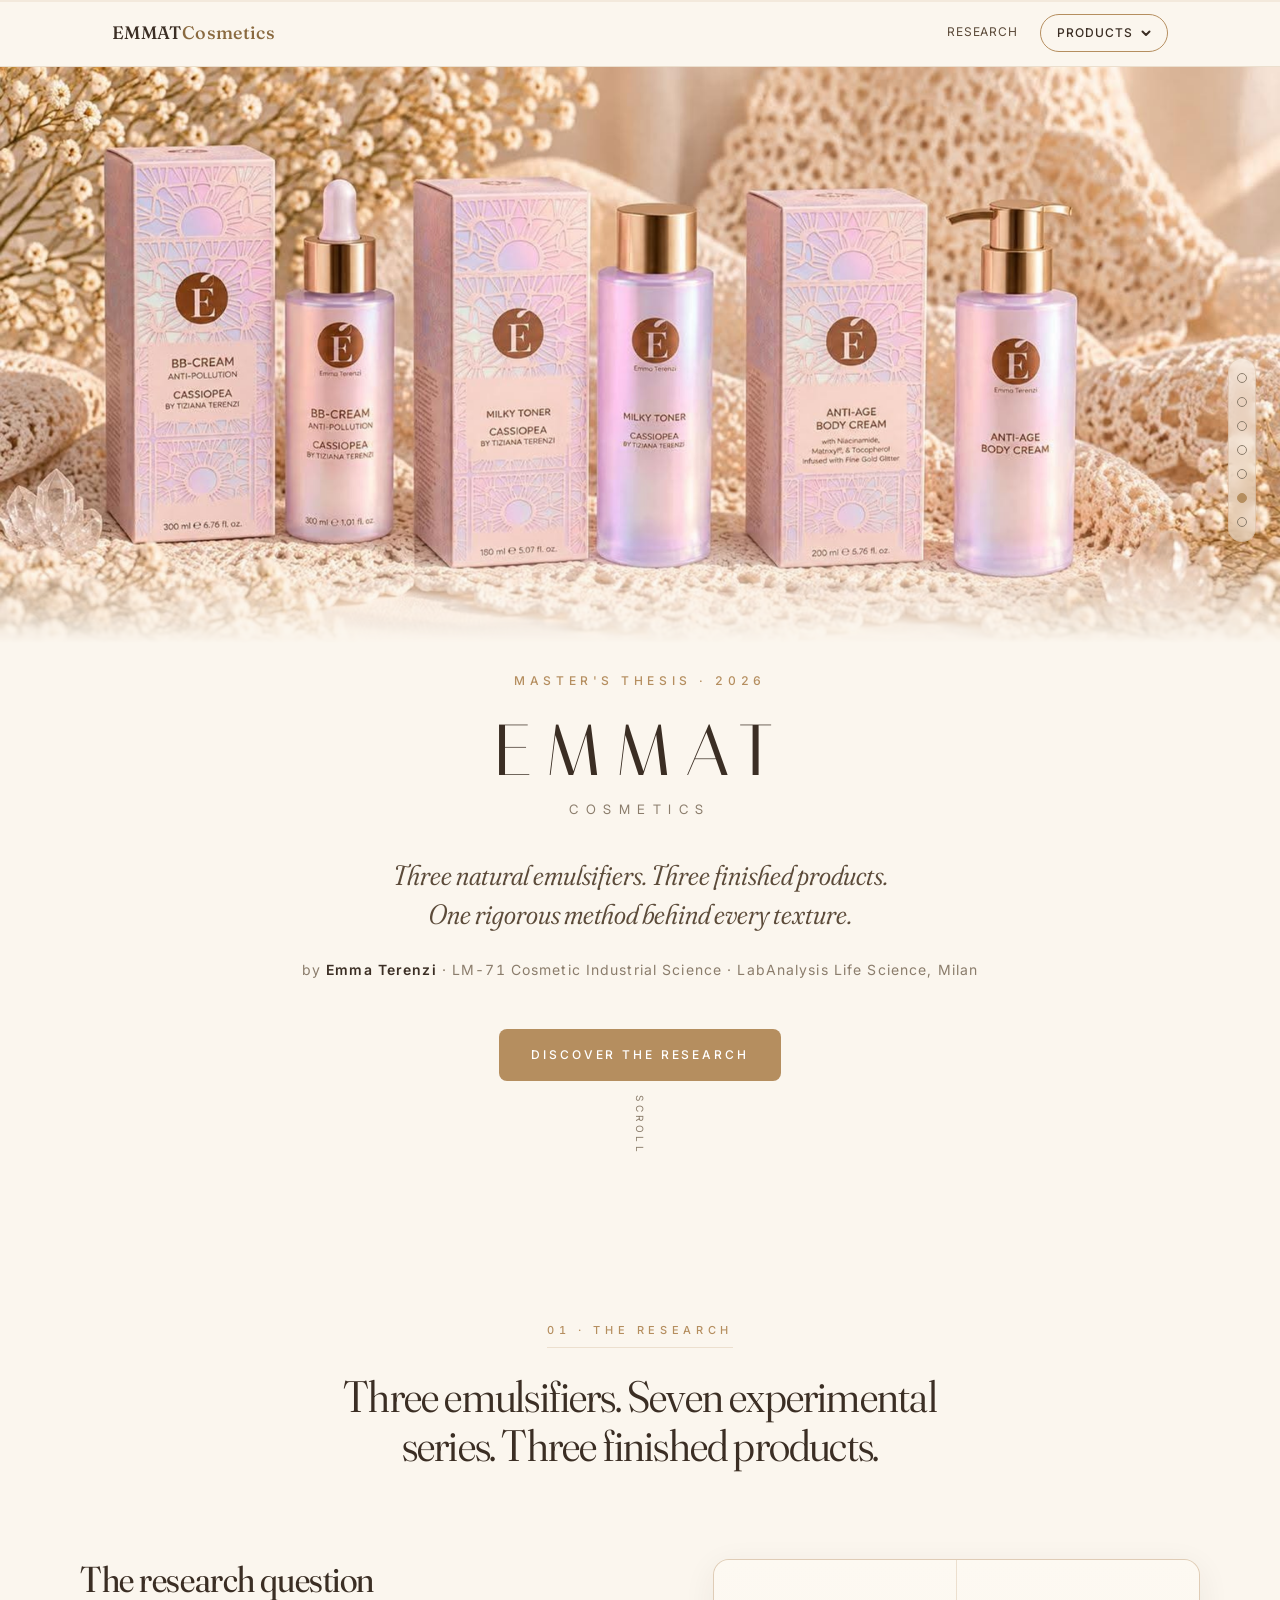
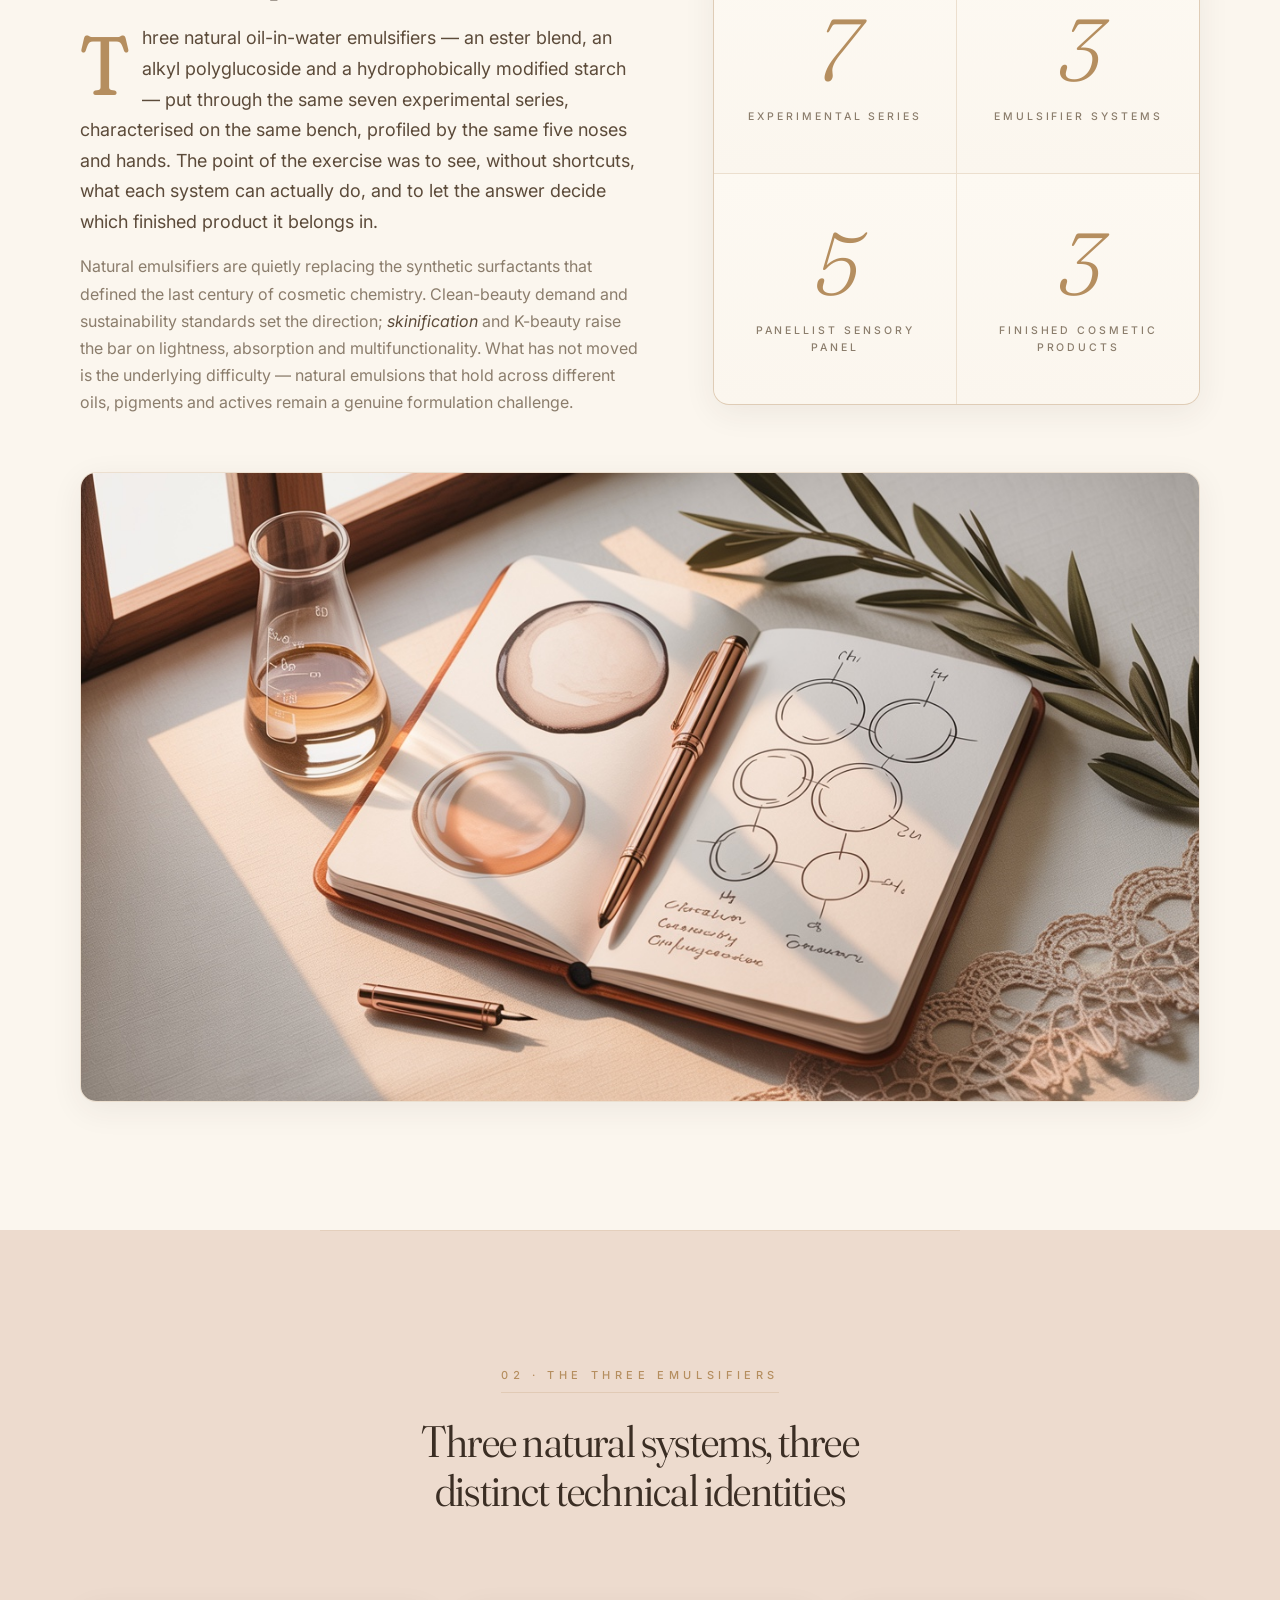
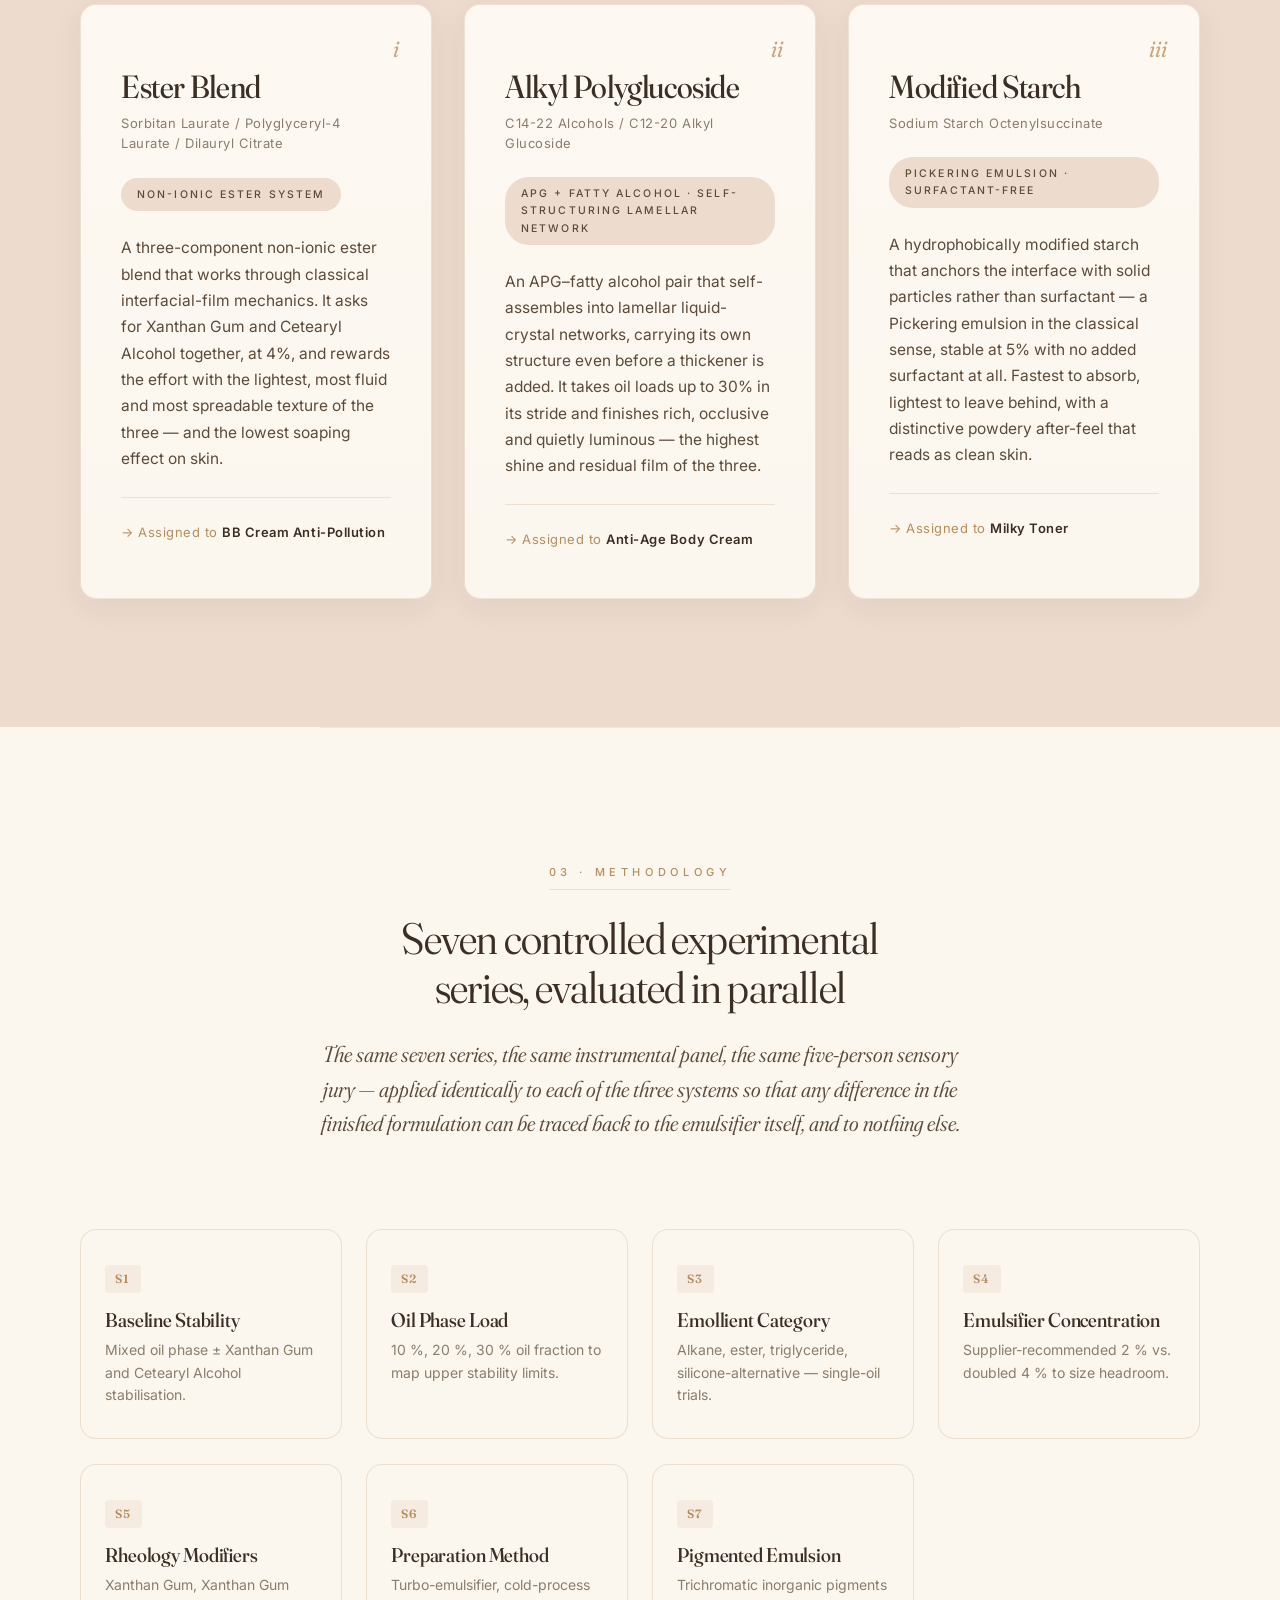
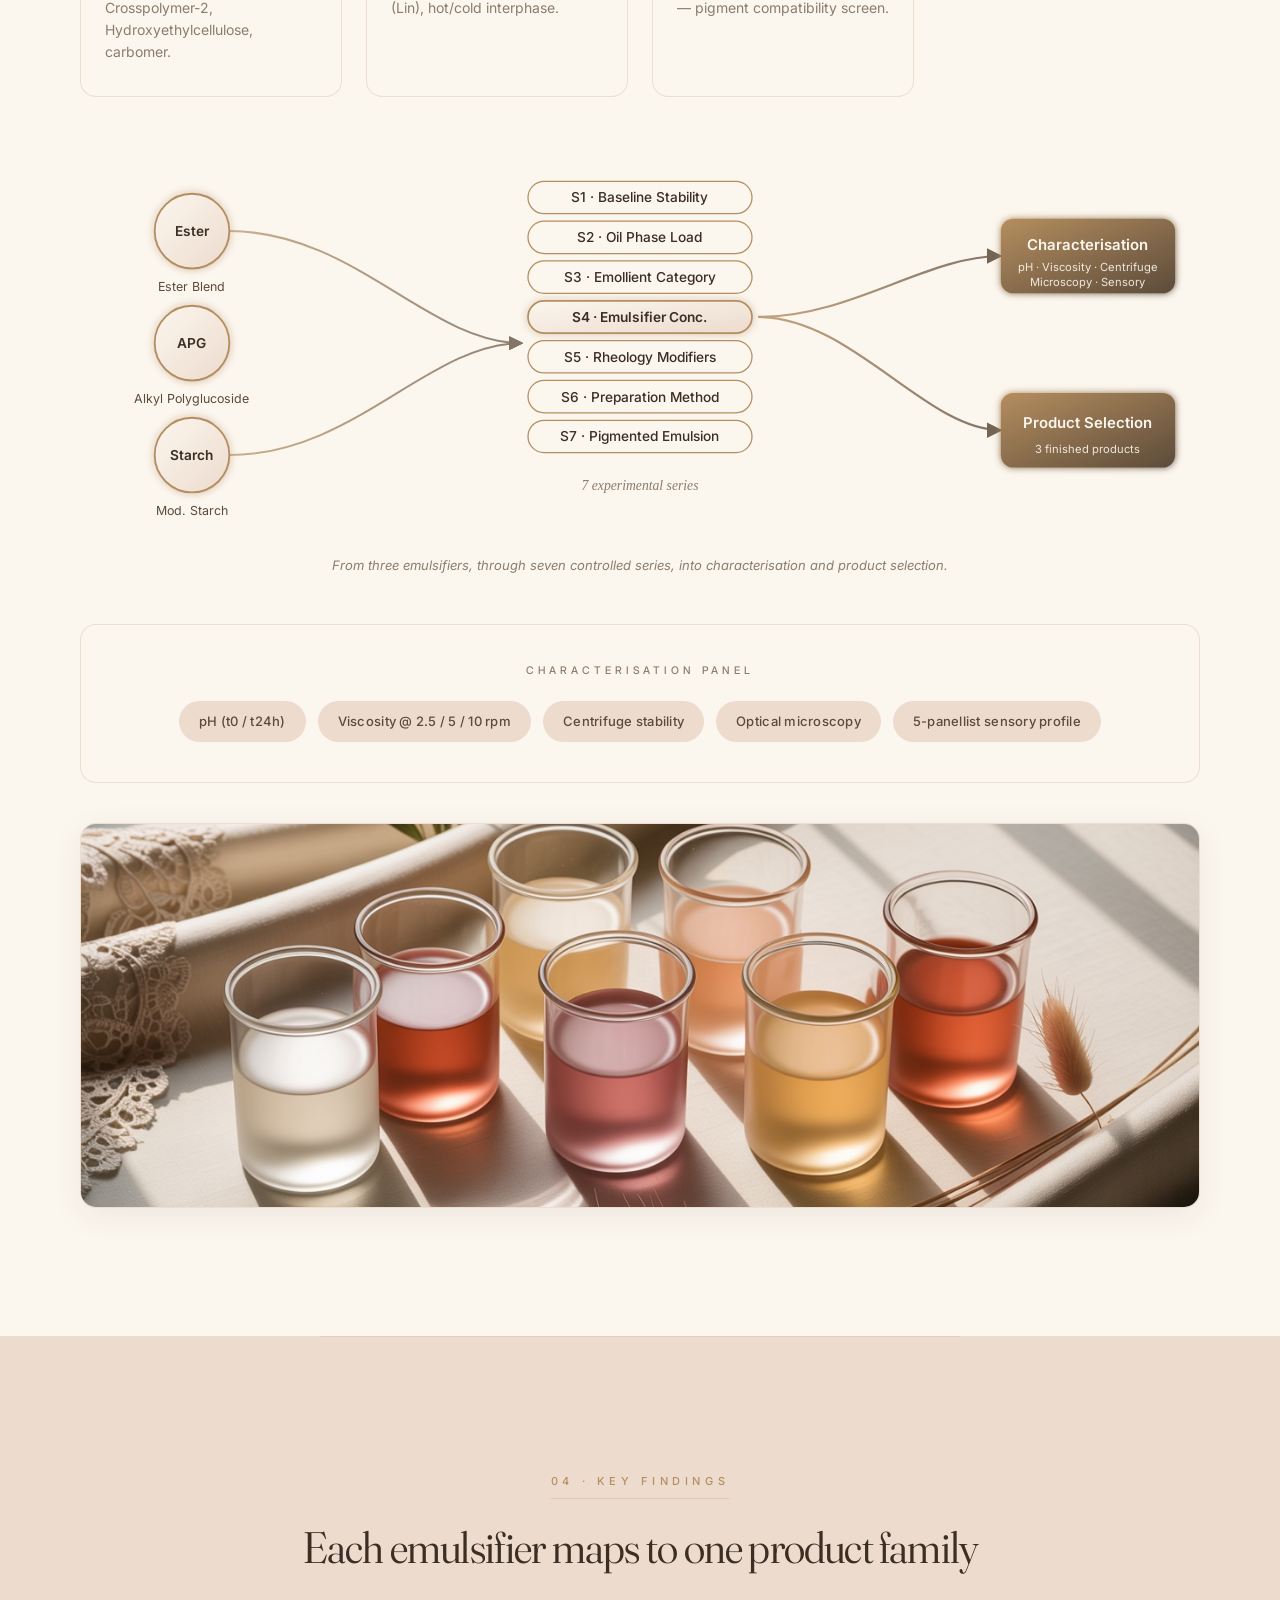
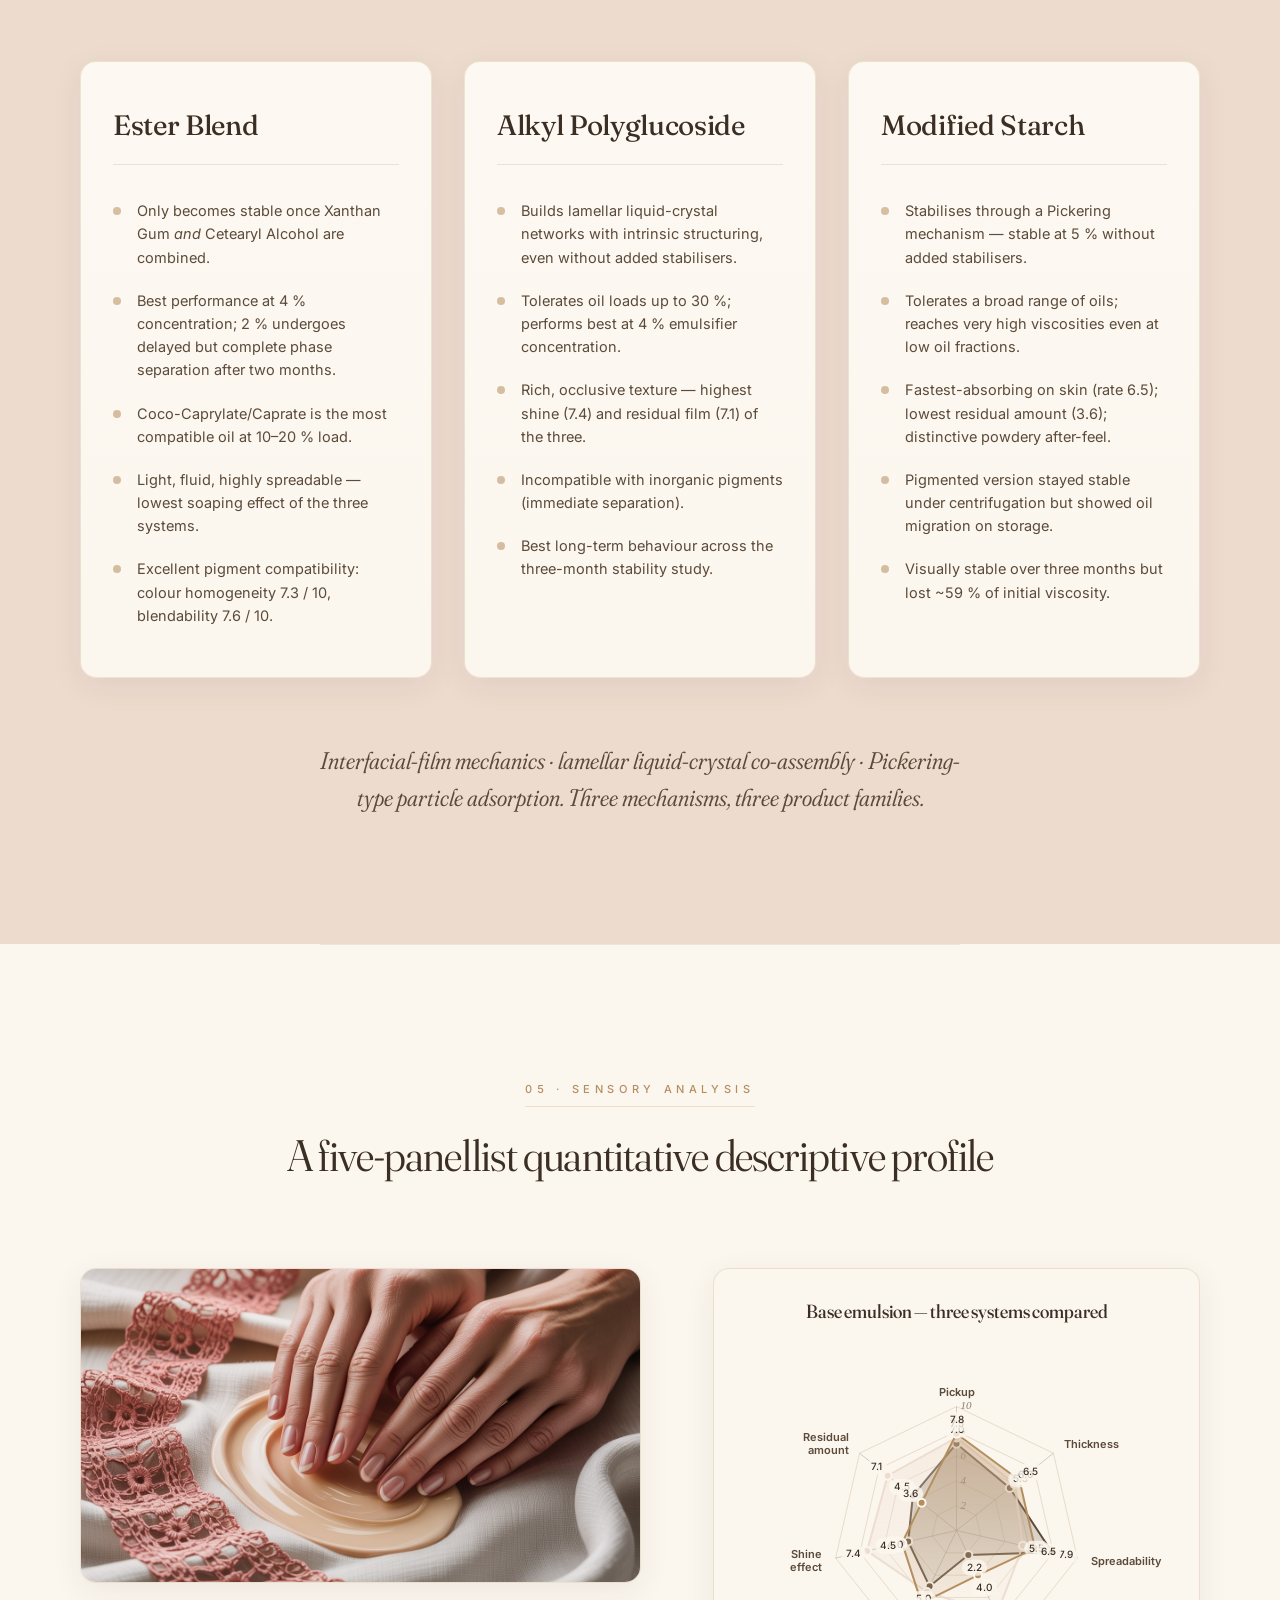
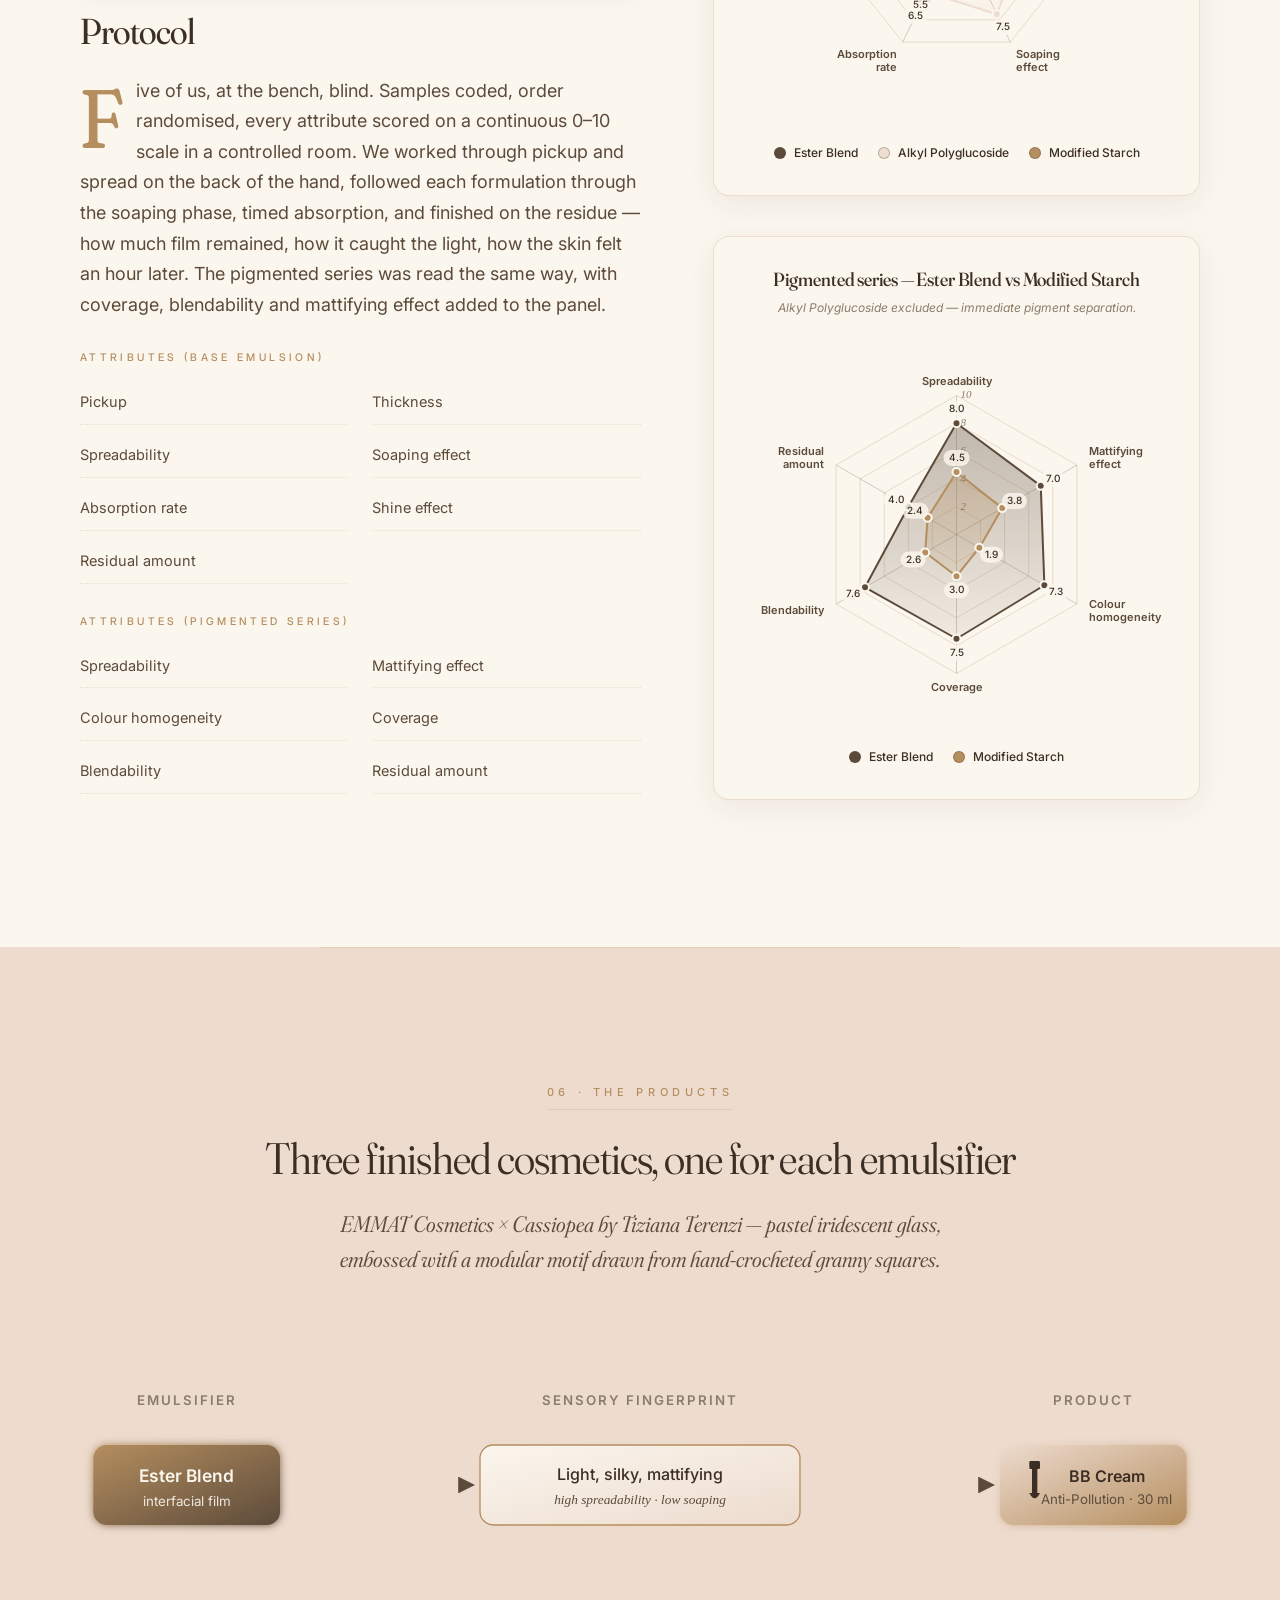
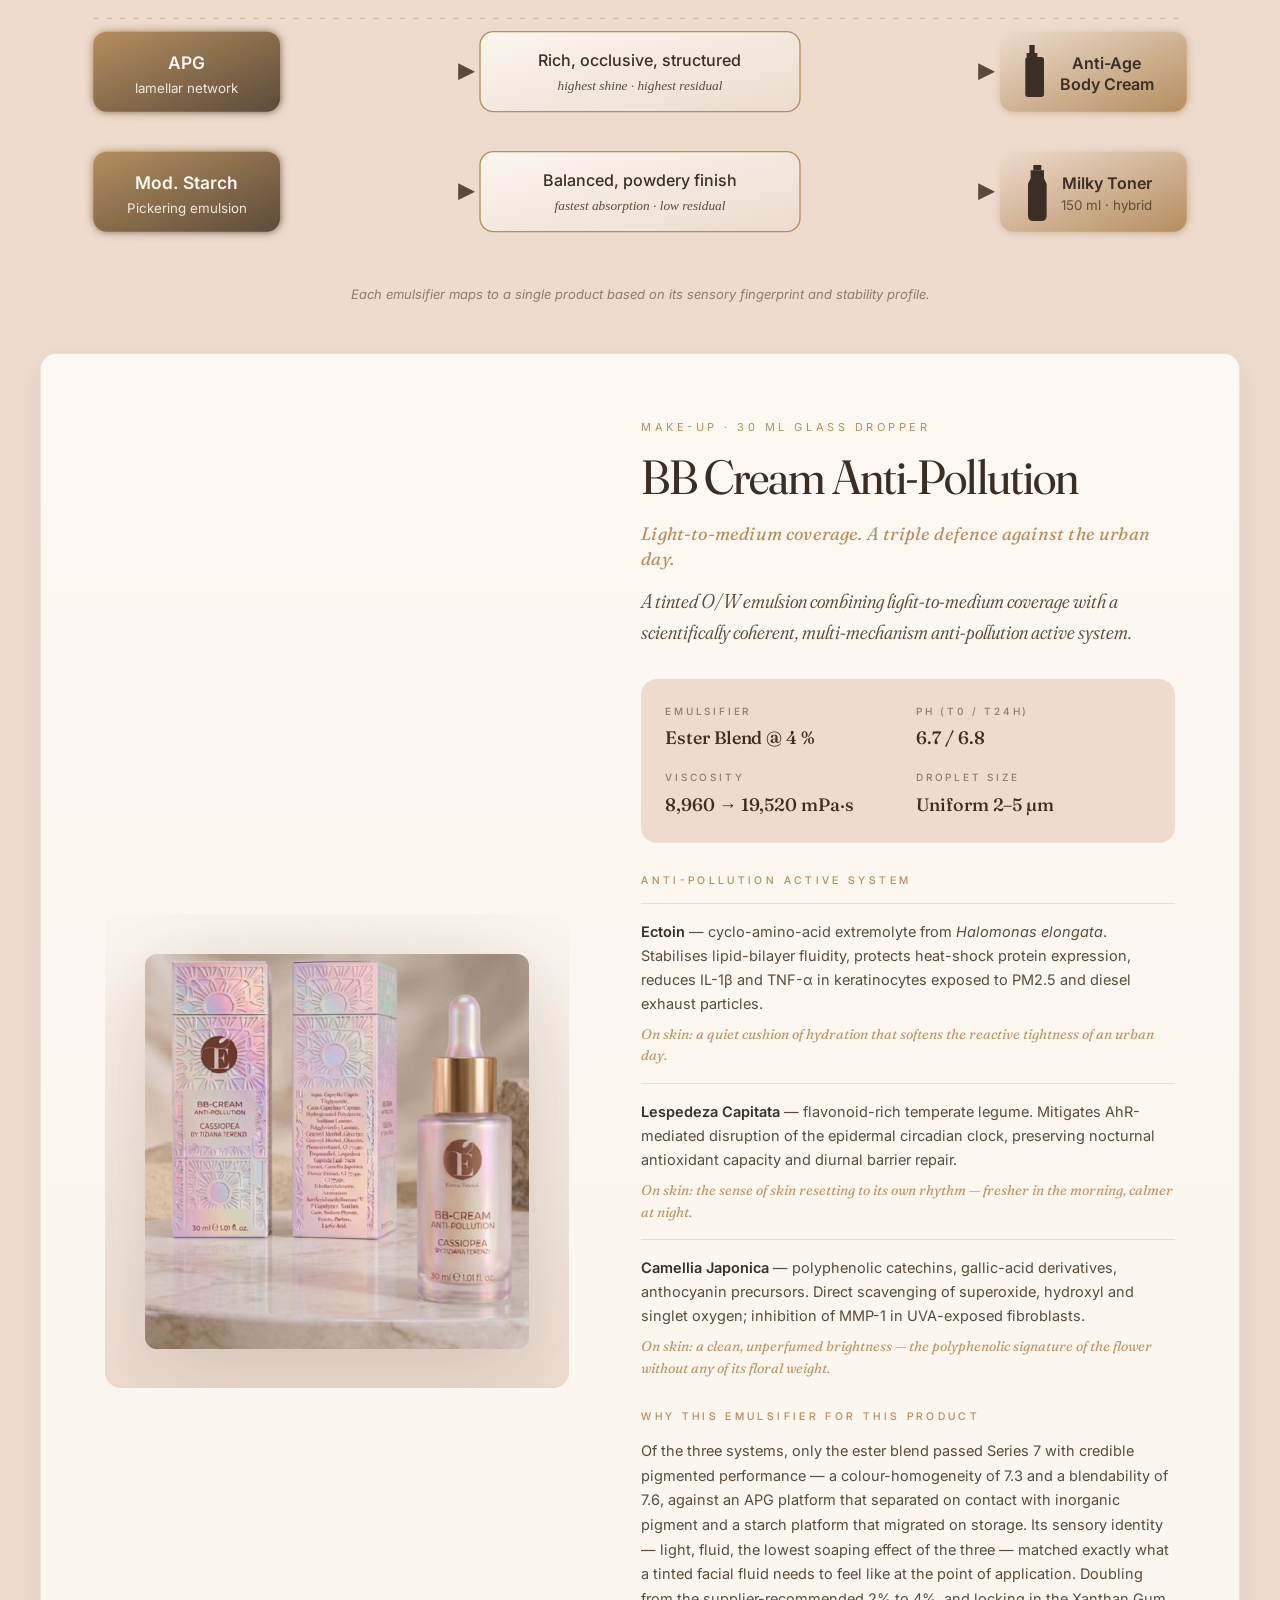
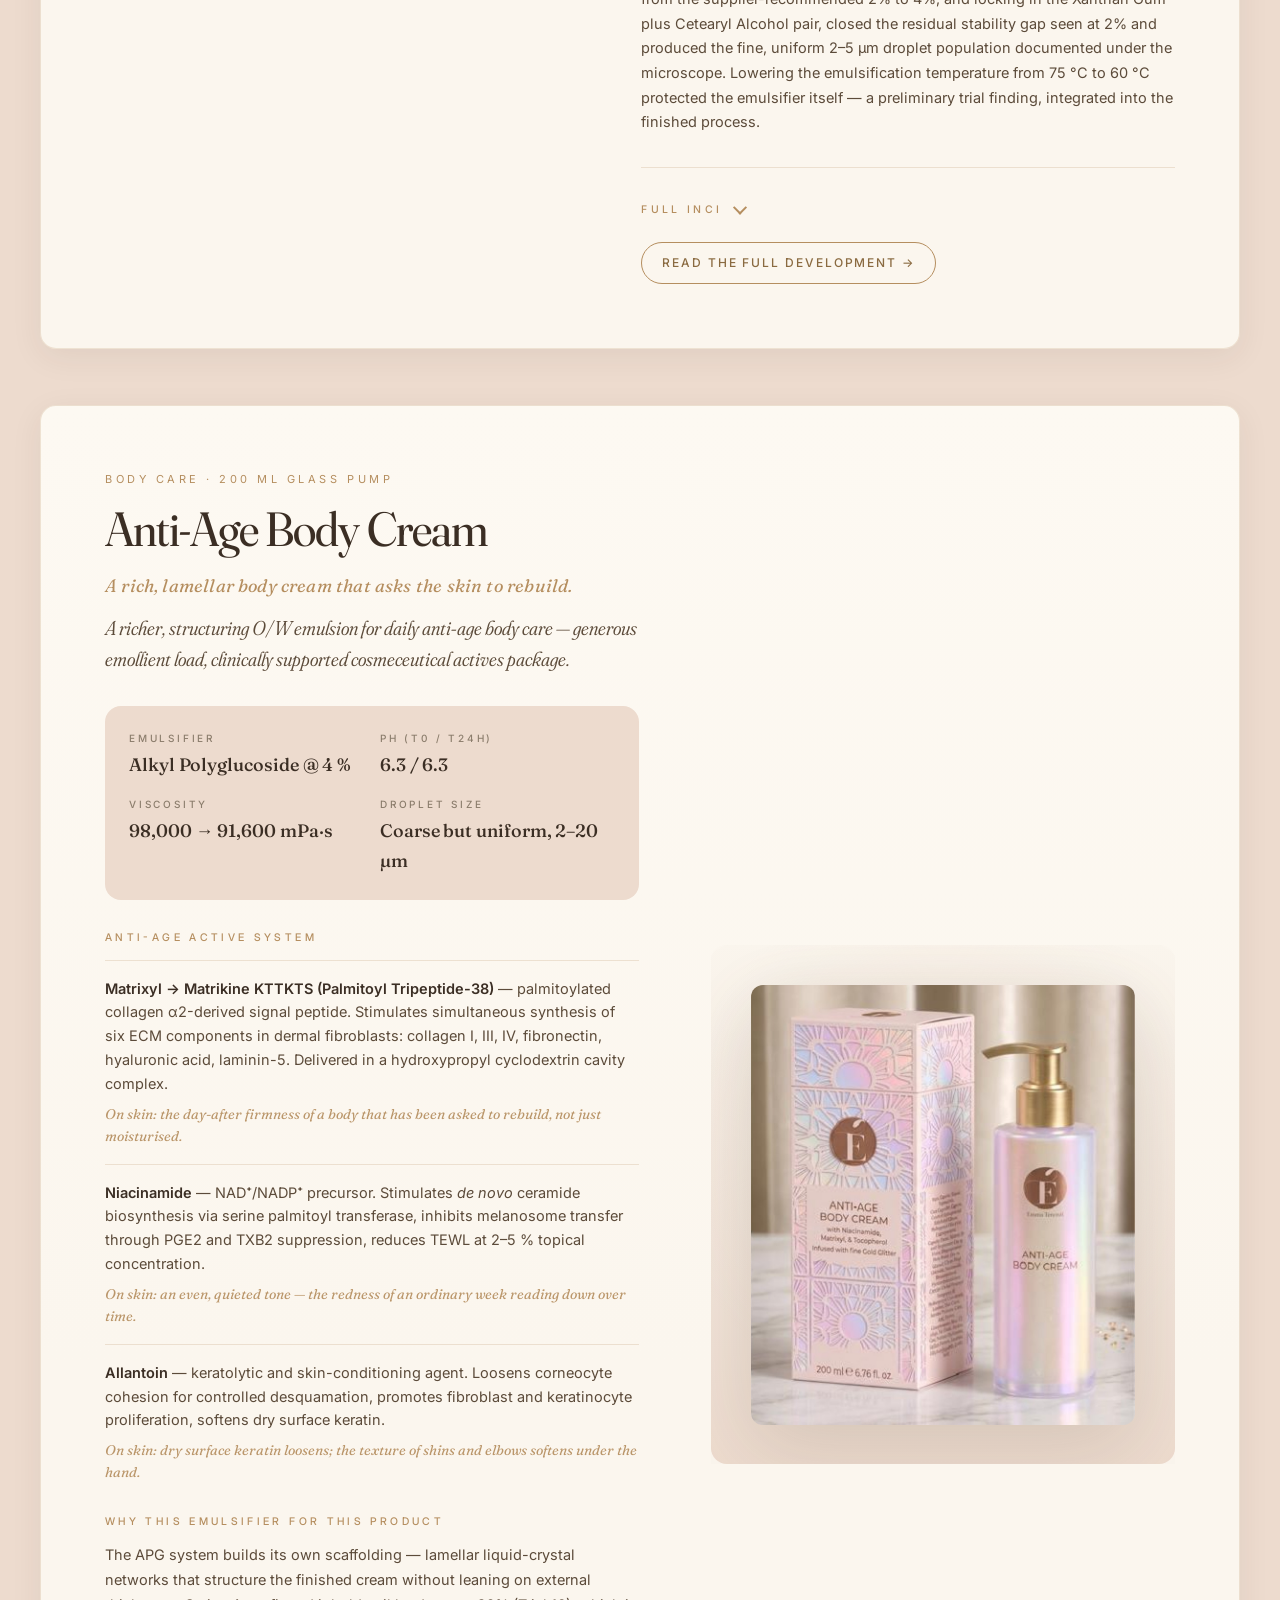
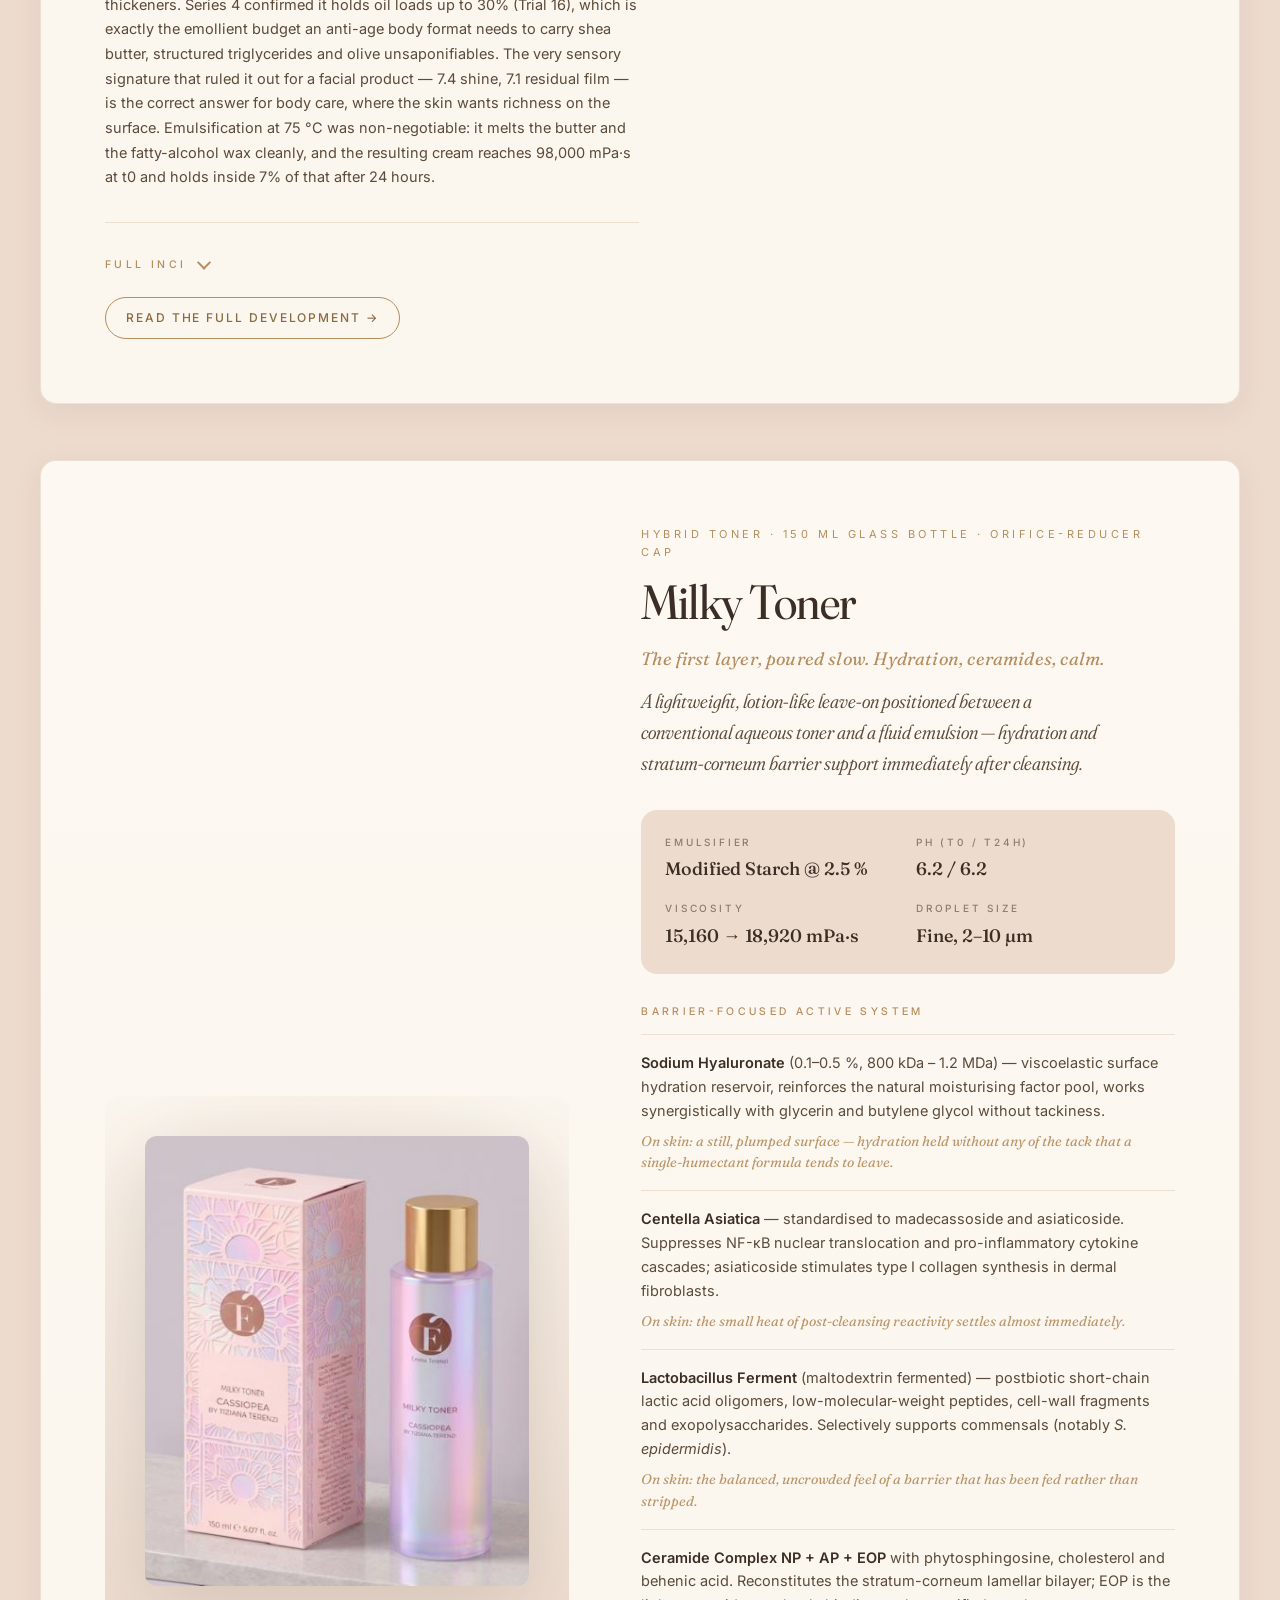
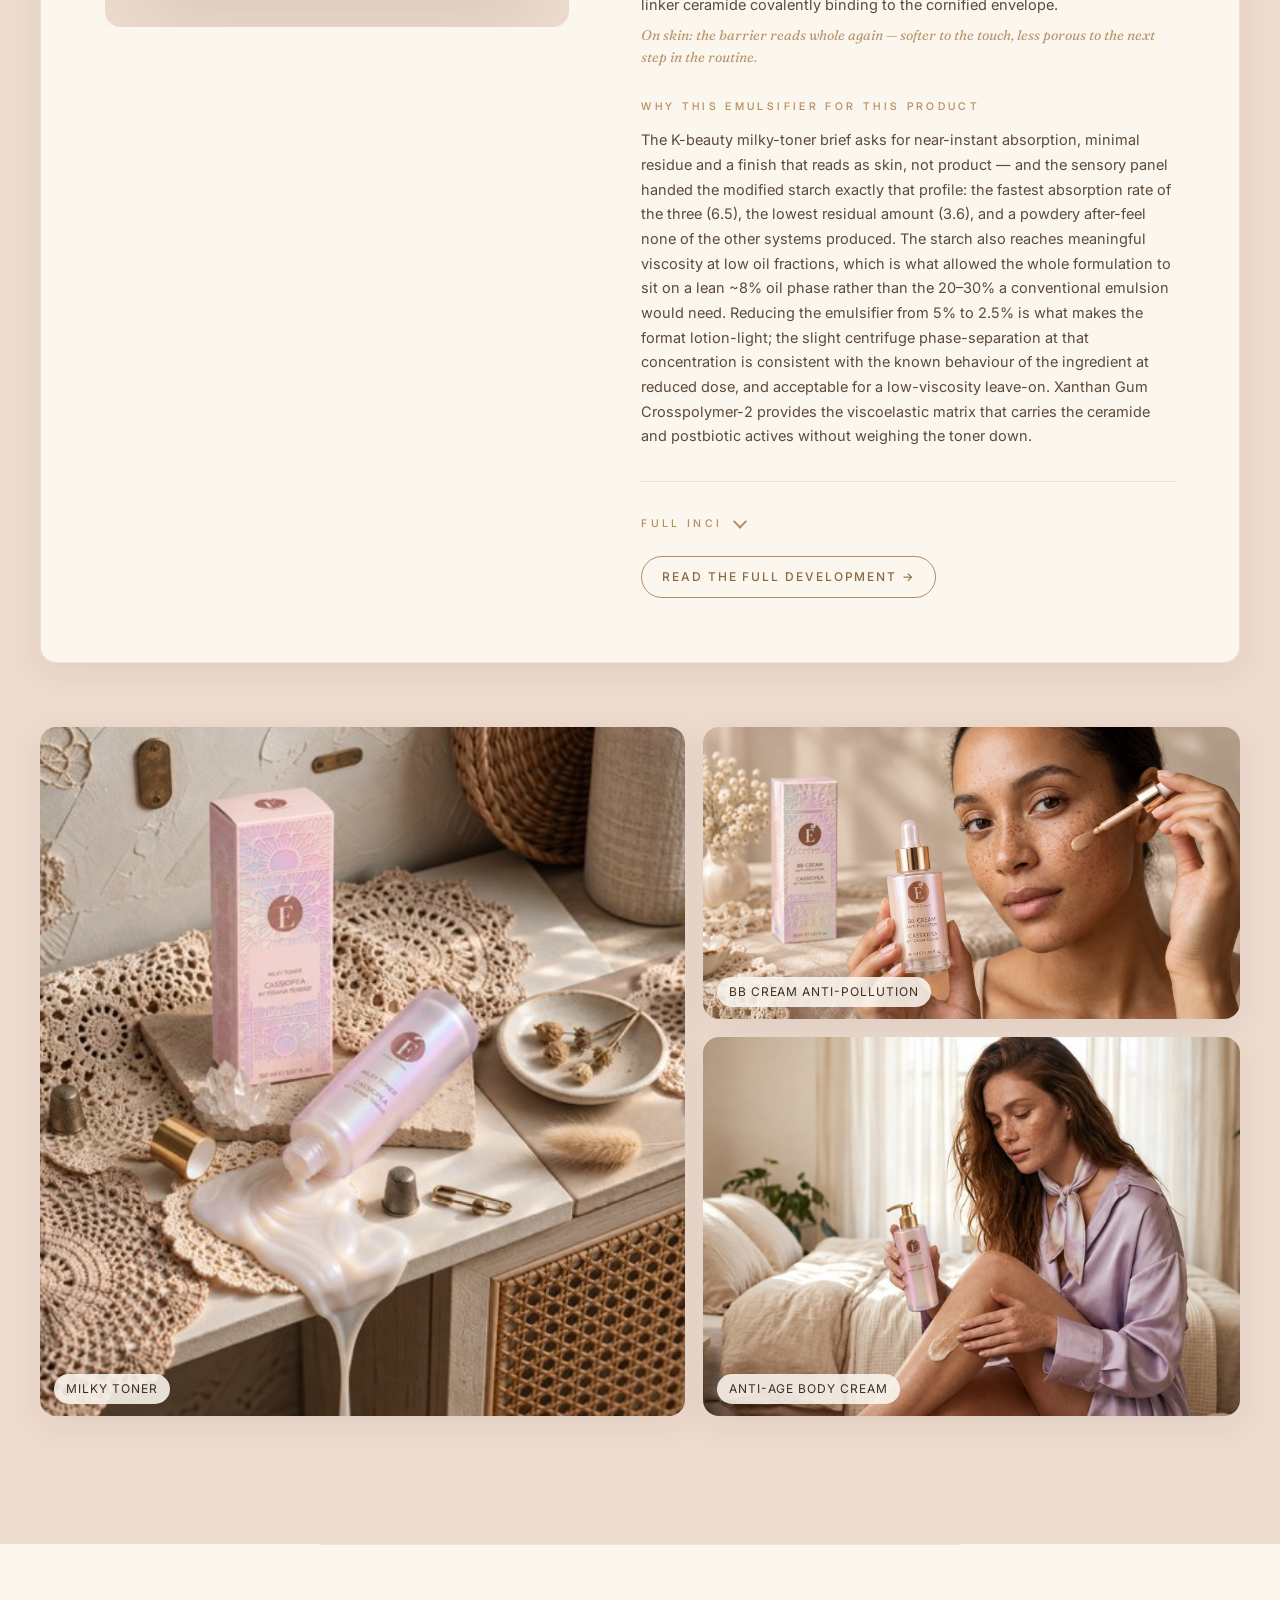
==== commit f052a2dd: "Cere: On index.html, in the 09 · About & Downloads section, after the Requested by Emma Terenzi via " ====
--- a/index.html
+++ b/index.html
@@ -30,6 +30,7 @@
         <ul class="nav-dd-menu" id="productsMenu">
           <li><a href="bb-cream.html">BB CREAM ANTI-POLLUTION</a></li>
           <li><a href="milky-toner.html">MILKY TONER</a></li>
+          <li><a href="body-cream.html">ANTI-AGE BODY CREAM</a></li>
         </ul>
       </div>
     </div>
@@ -784,6 +785,34 @@
         </a>
       </div>
     </div>
+
+    <details class="inci-details story-details">
+      <summary>My Story</summary>
+      <div class="about-text story-body">
+        <p class="section-lede">Where heritage, science and creativity meet.</p>
+        <p>My name is Emma Terenzi, and long before I learned how to formulate a cosmetic product, I grew up surrounded by a world of fragrance, craftsmanship and creation.</p>
+        <p>I belong to the fourth generation of the Terenzi family, whose story began with my great-great-grandfather and the foundation of Cereria Terenzi. What started as a family craft has evolved across generations, while preserving a deep connection to creativity, raw materials and the art of transforming an idea into something tangible.</p>
+        <p>Today, that story continues through my father and my aunt, who are still actively involved in the family business. Growing up alongside them meant that fragrance was never simply a finished product to me. It was something I saw being imagined, developed and brought to life. I grew up seeing how much knowledge, curiosity, persistence and emotion can exist behind an object that someone else will eventually hold in their hands.</p>
+        <p>I am now beginning to find my own place within that story.</p>
+        <p>Not by simply following what came before me, but by bringing into it my own interests, education and way of creating.</p>
+
+        <h4>From chemistry to cosmetics</h4>
+        <p>I have always been drawn to two worlds that, at first glance, may seem far apart: science and creativity.</p>
+        <p>My academic journey began with a Bachelor’s degree in Materials Chemistry, where I learned to understand matter through its structure, interactions and transformations. But it was cosmetics that showed me how chemistry could become something tangible — something you can formulate, touch, experience and ultimately make part of everyday life.</p>
+        <p>That curiosity led me to pursue a Master’s degree in Cosmetic Industrial Science, where formulation became the point at which everything came together: scientific method, sensory perception, aesthetics and product design.</p>
+        <p>EMMAT Cosmetics was born from that intersection.</p>
+        <p>For my Master’s thesis, I wanted to go beyond simply developing a cosmetic formula. I wanted to understand why a formulation works, how apparently similar emulsifying systems can behave in completely different ways, and how those differences can ultimately define the identity of a finished product.</p>
+        <p>The result was a systematic comparison of three natural emulsifiers, translated into three different formulations: a BB Cream, a Milky Toner and an Anti-Age Body Cream. Each product was not designed first and formulated afterwards; instead, the experimental results determined what each emulsifier was best suited to become.</p>
+
+        <h4>Beyond the laboratory</h4>
+        <p>But EMMAT also reflects another side of me.</p>
+        <p>Outside the laboratory, I have always loved creating things by hand. Crochet taught me to build something complex one small element at a time — repeating, adjusting and connecting until individual pieces become a whole. That same idea inspired the modular pattern embossed on the EMMAT packaging, transforming the geometry of a handmade granny square into a contemporary cosmetic design.</p>
+        <p>In many ways, that process mirrors formulation itself.</p>
+        <p>Observe. Experiment. Adjust. Create.</p>
+        <p>EMMAT is where these parts of my identity meet: the heritage I come from, my scientific background, my fascination with cosmetics, my attention to sensoriality and my instinct to create.</p>
+        <p>This project began as a Master’s thesis, but it represents something larger to me. It is my first opportunity to bring together what I inherited and what I chose for myself — tradition and experimentation, craftsmanship and science</p>
+      </div>
+    </details>
   </div>
 </section>
 
--- a/styles.css
+++ b/styles.css
@@ -1041,6 +1041,19 @@
   letter-spacing: -0.006em;
 }
 
+.story-details { margin-top: 64px; }
+.story-body {
+  max-width: 760px;
+  padding-top: 24px;
+}
+.story-body p { margin-bottom: 20px; }
+.story-body .section-lede {
+  font-size: var(--step-1);
+  margin-top: 0;
+  margin-bottom: 28px;
+}
+.story-body h4 { margin: 40px 0 16px; }
+
 .downloads h3 {
   font-family: var(--serif);
   font-size: 28px;
@@ -1160,6 +1173,7 @@
 
   .grid-2, .grid-3, .conclusions { grid-template-columns: 1fr; gap: 32px; }
   .about-grid { gap: 40px; }
+  .story-details { margin-top: 40px; }
   .stat-strip { grid-template-columns: 1fr 1fr; }
   .stat { padding: 32px 16px; min-height: 144px; }
   .stat-num { font-size: 64px; }
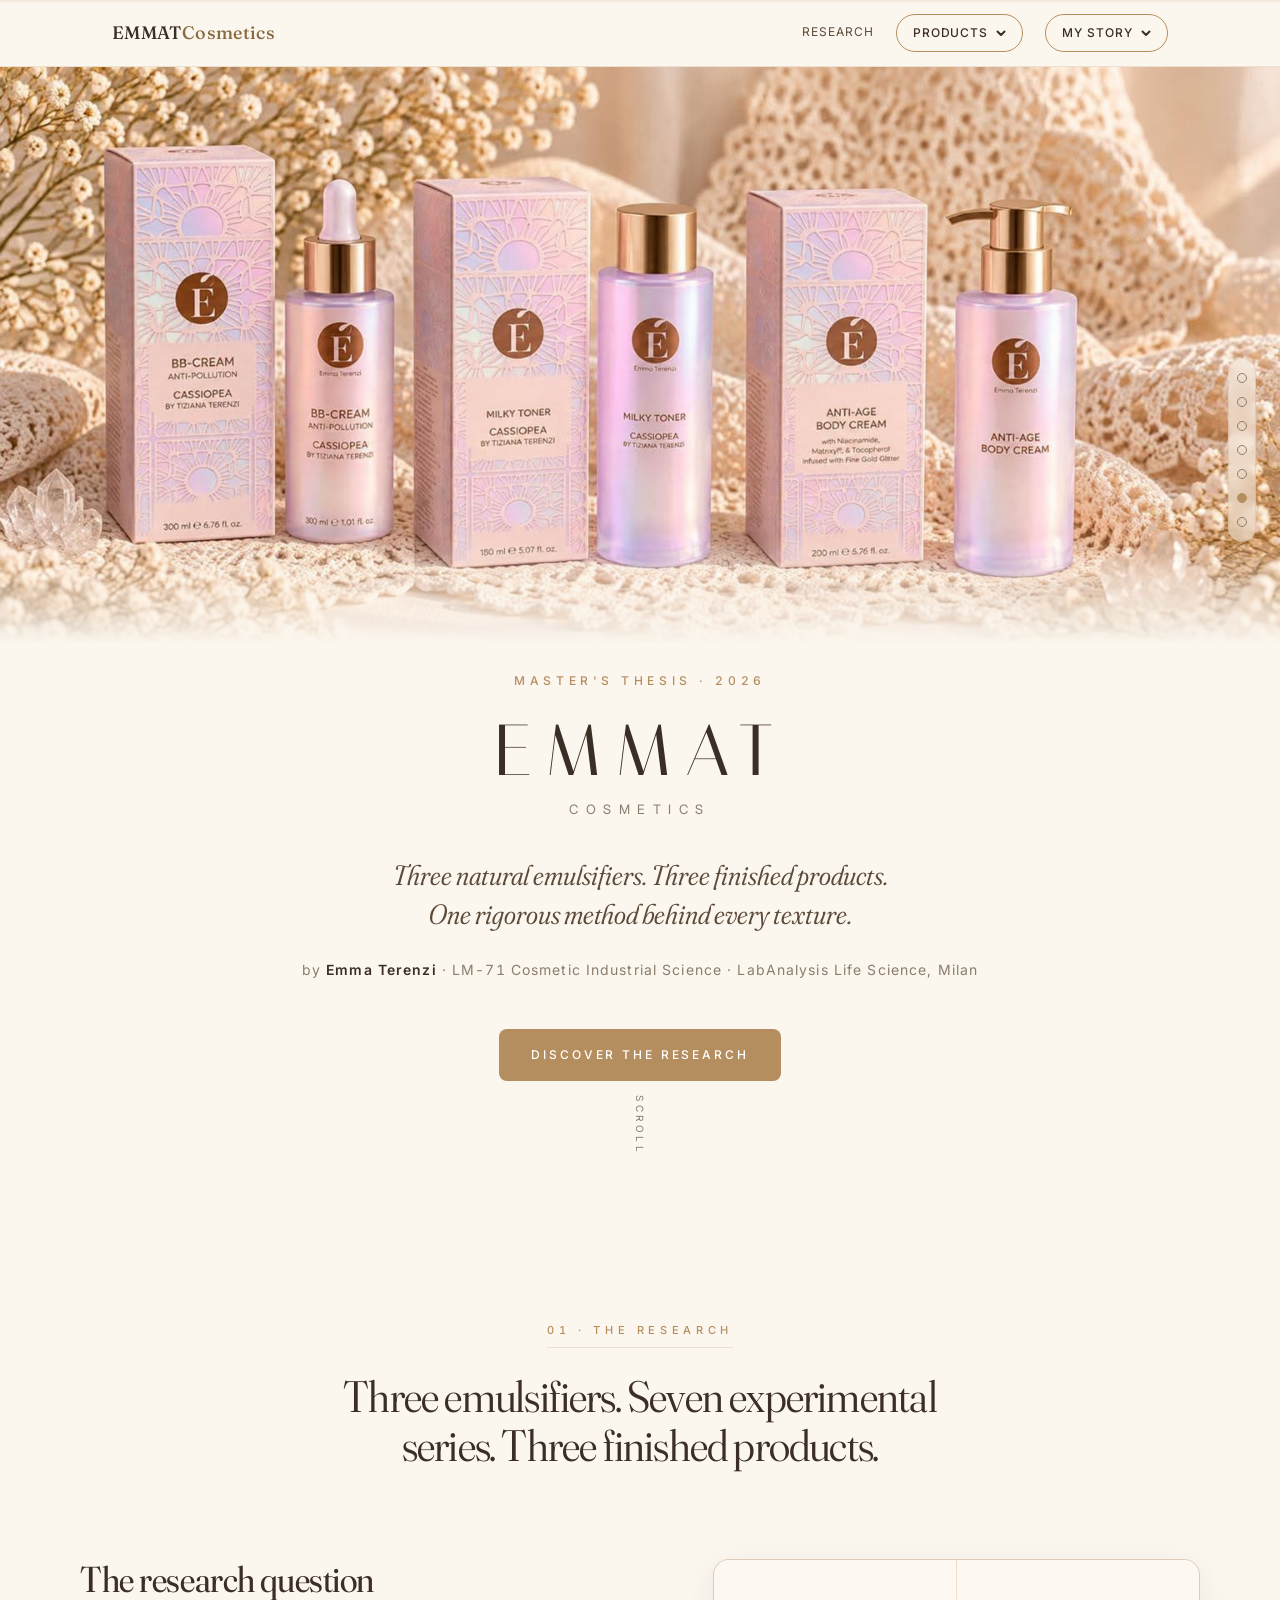
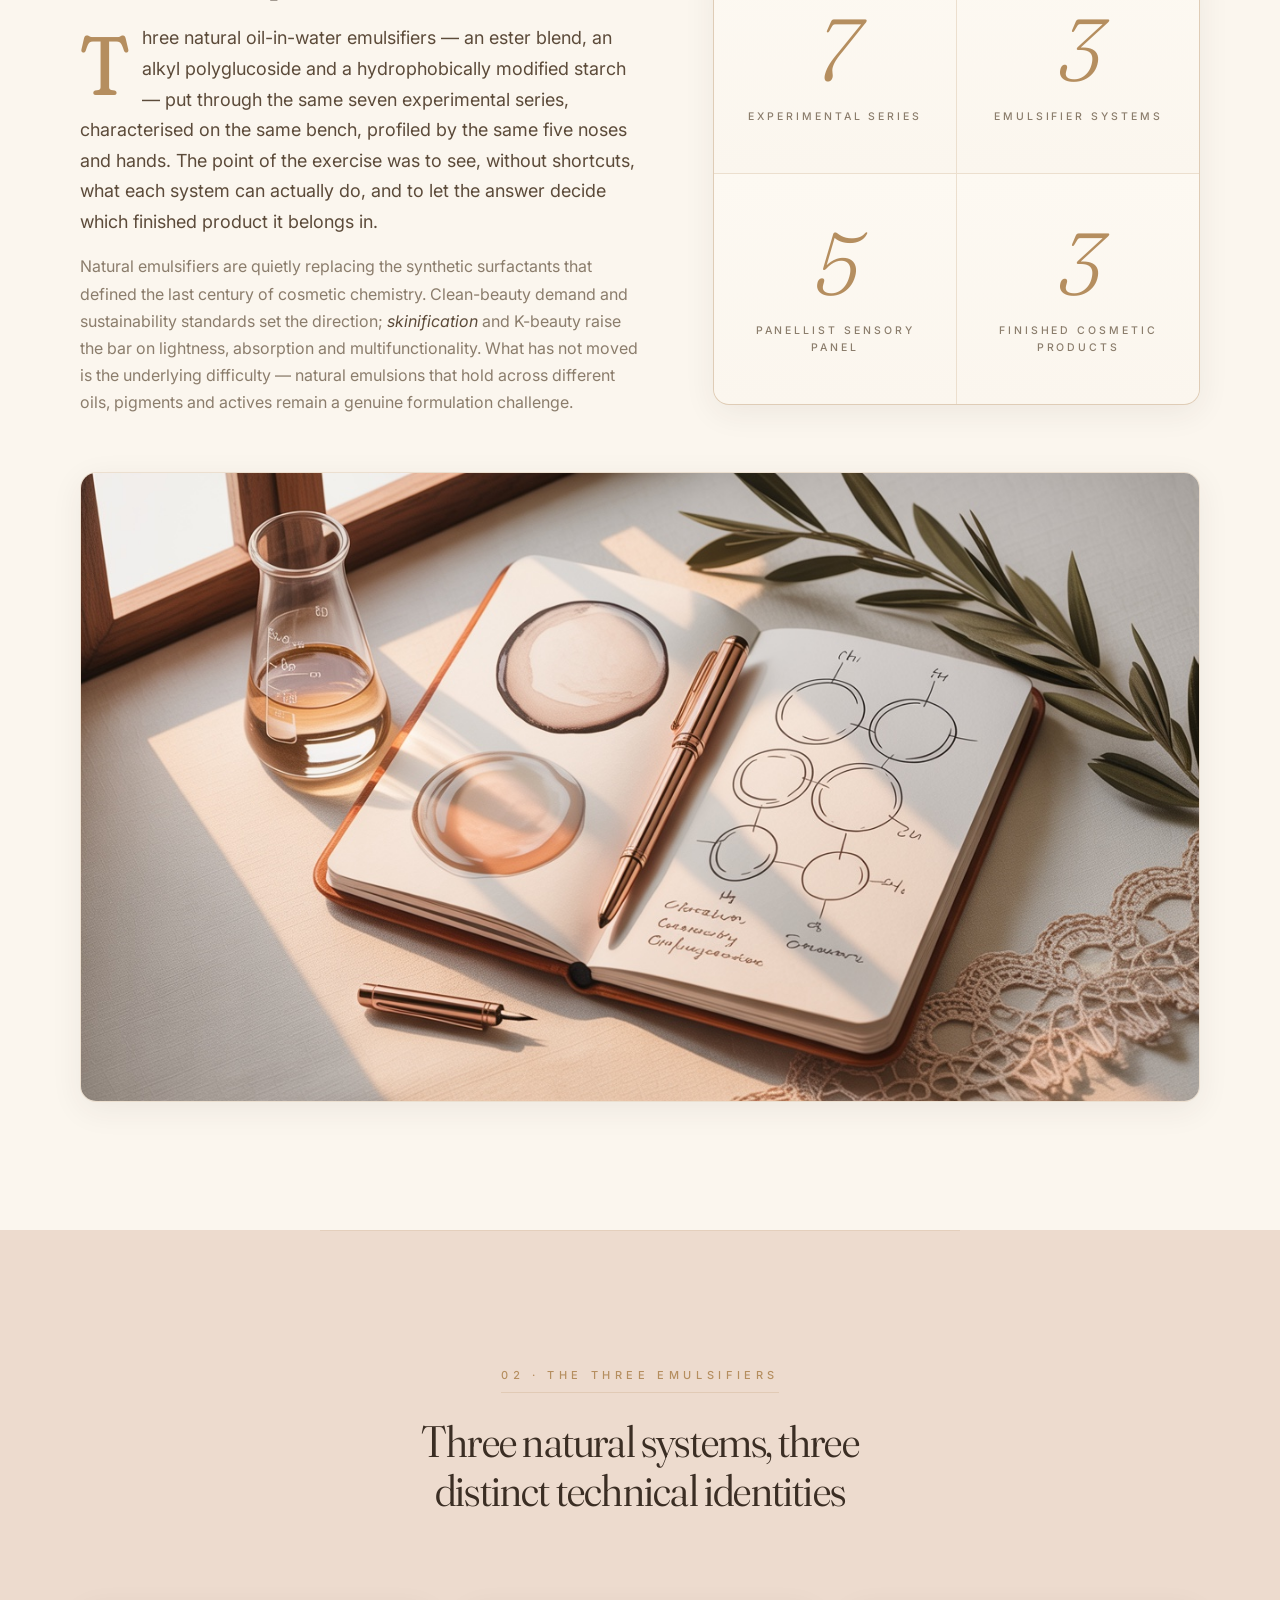
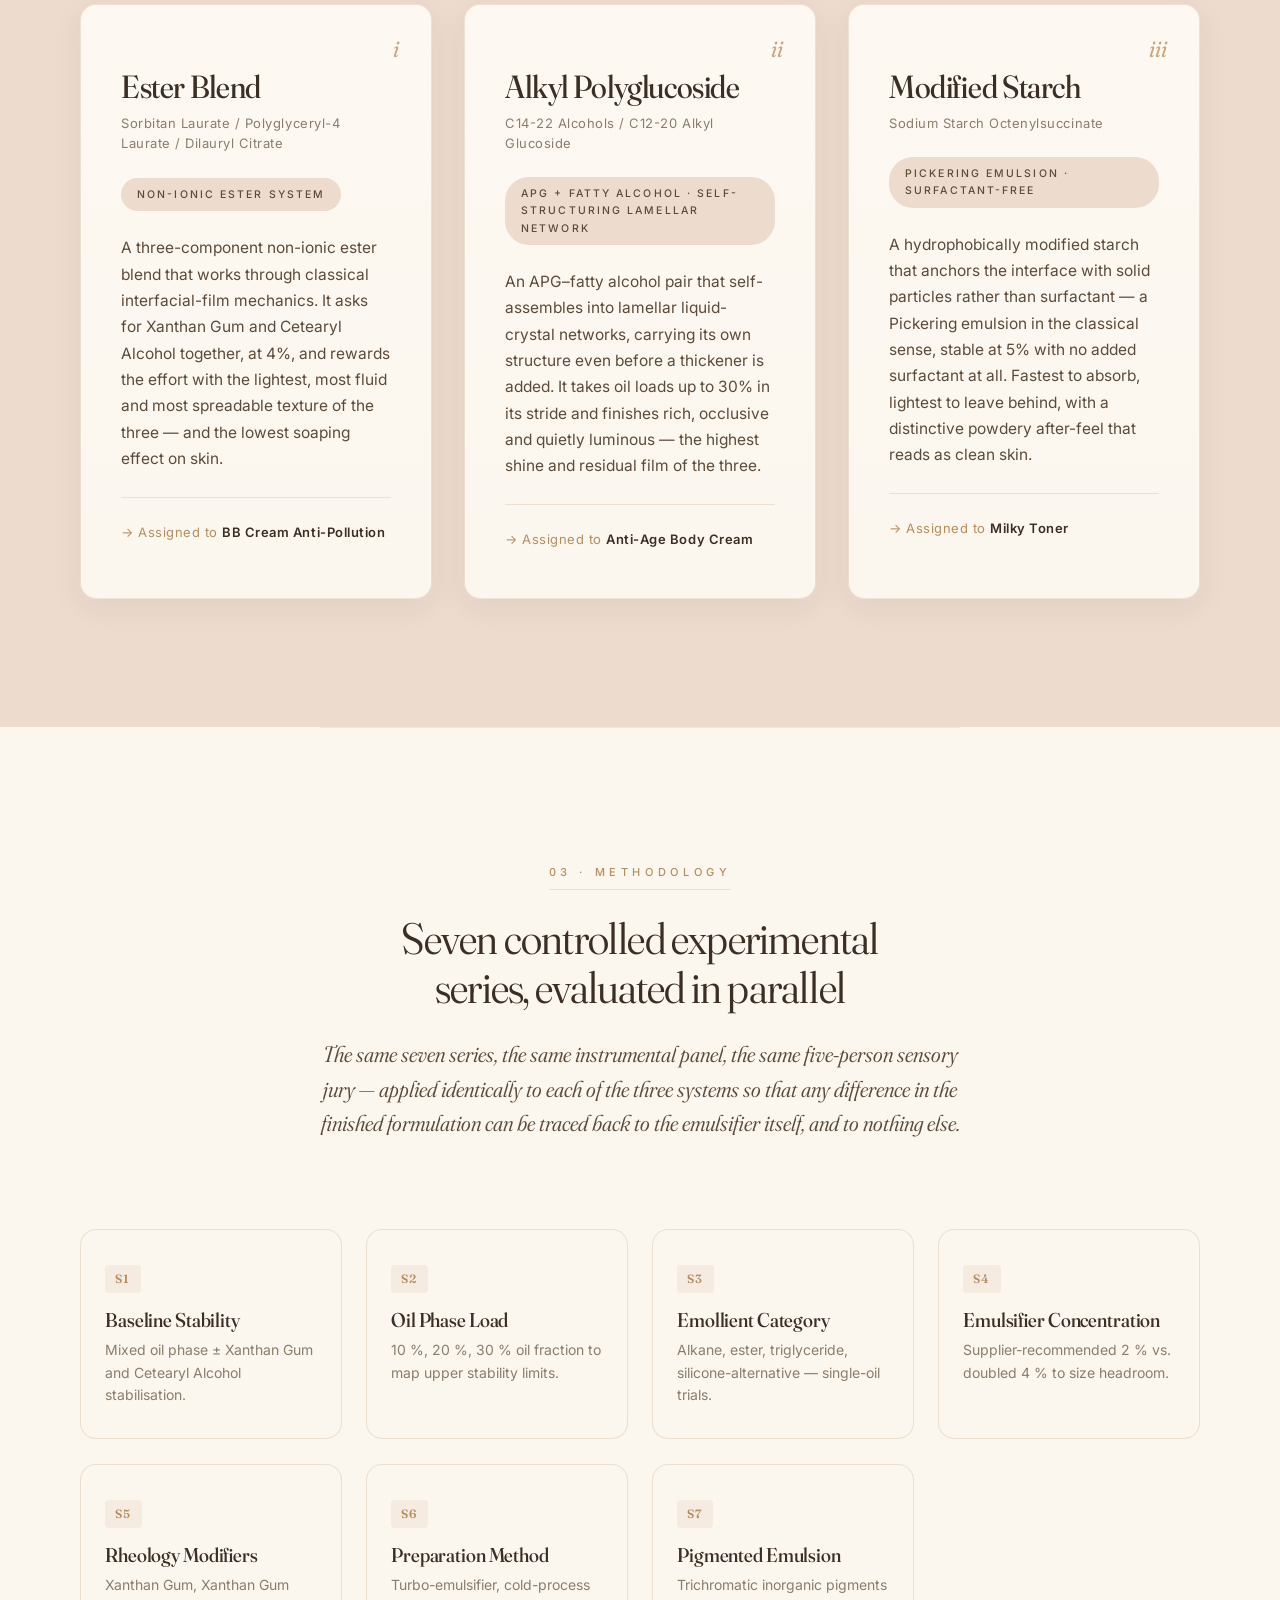
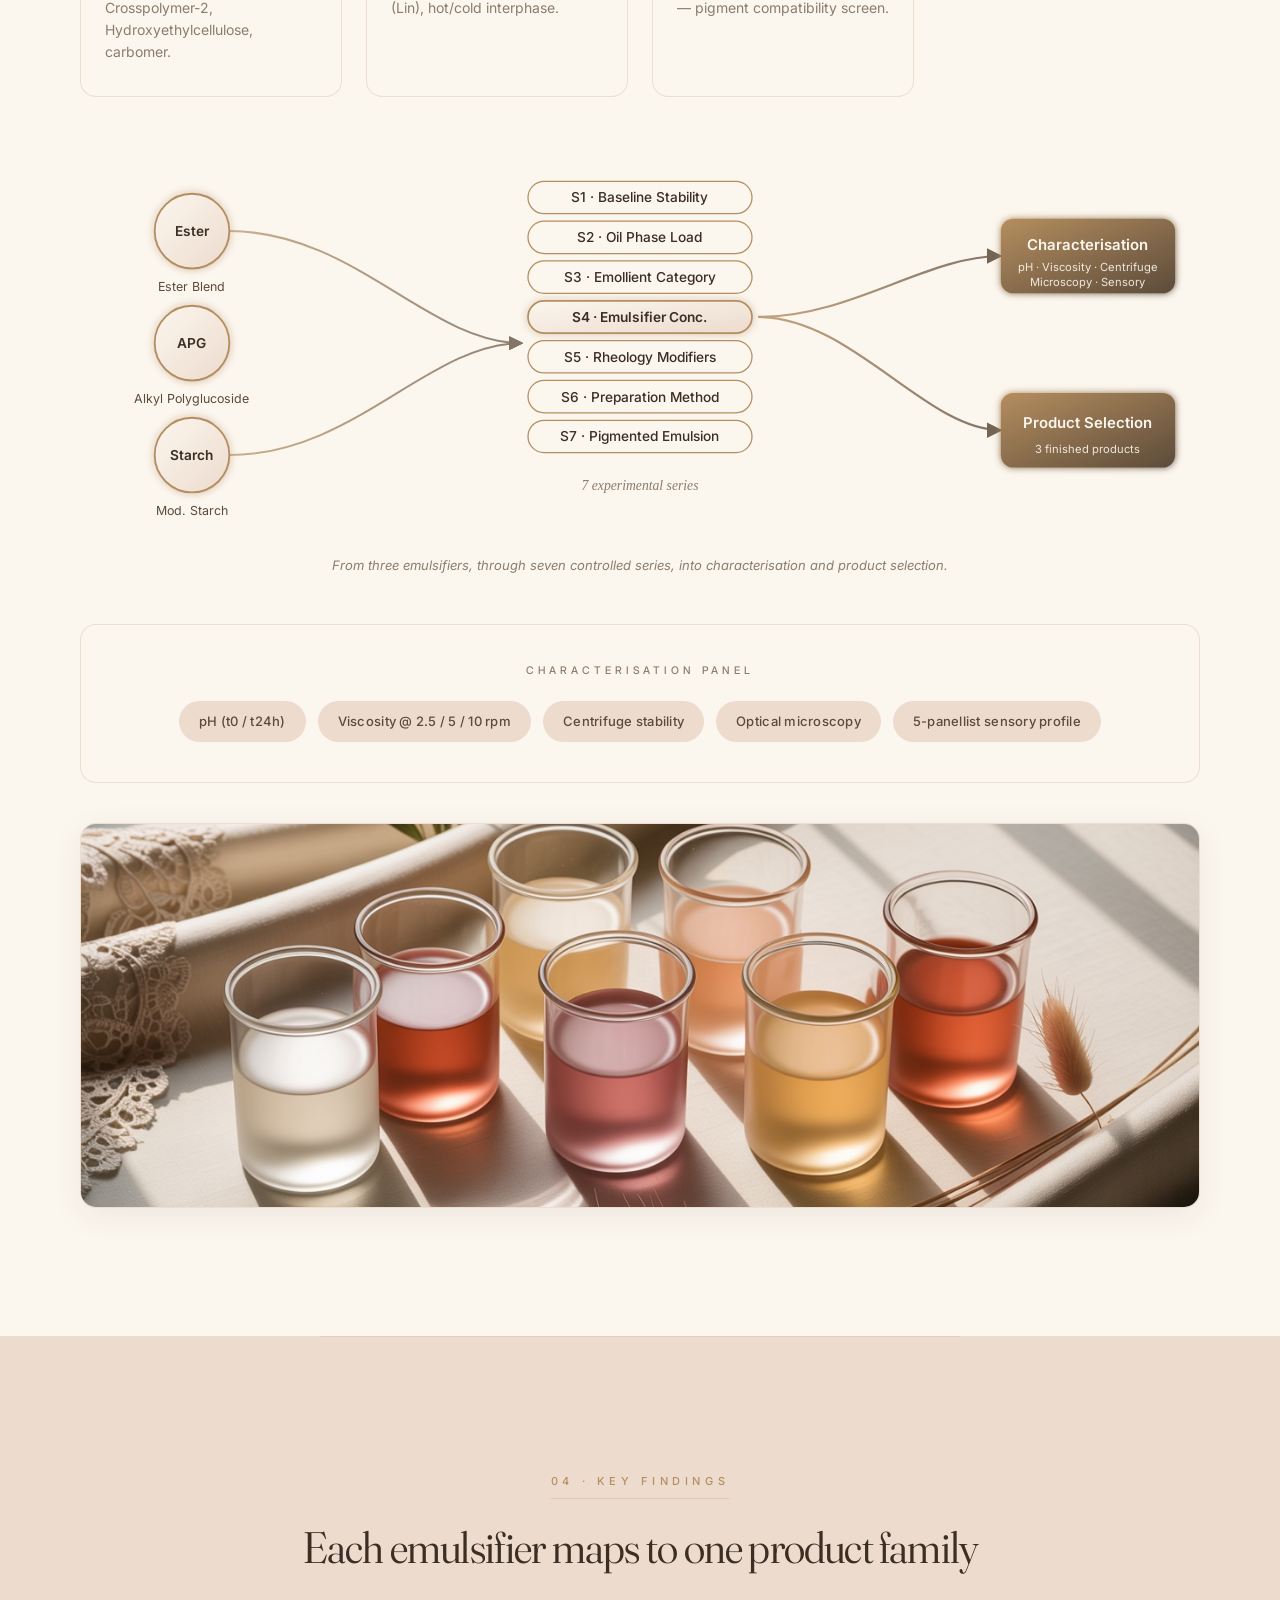
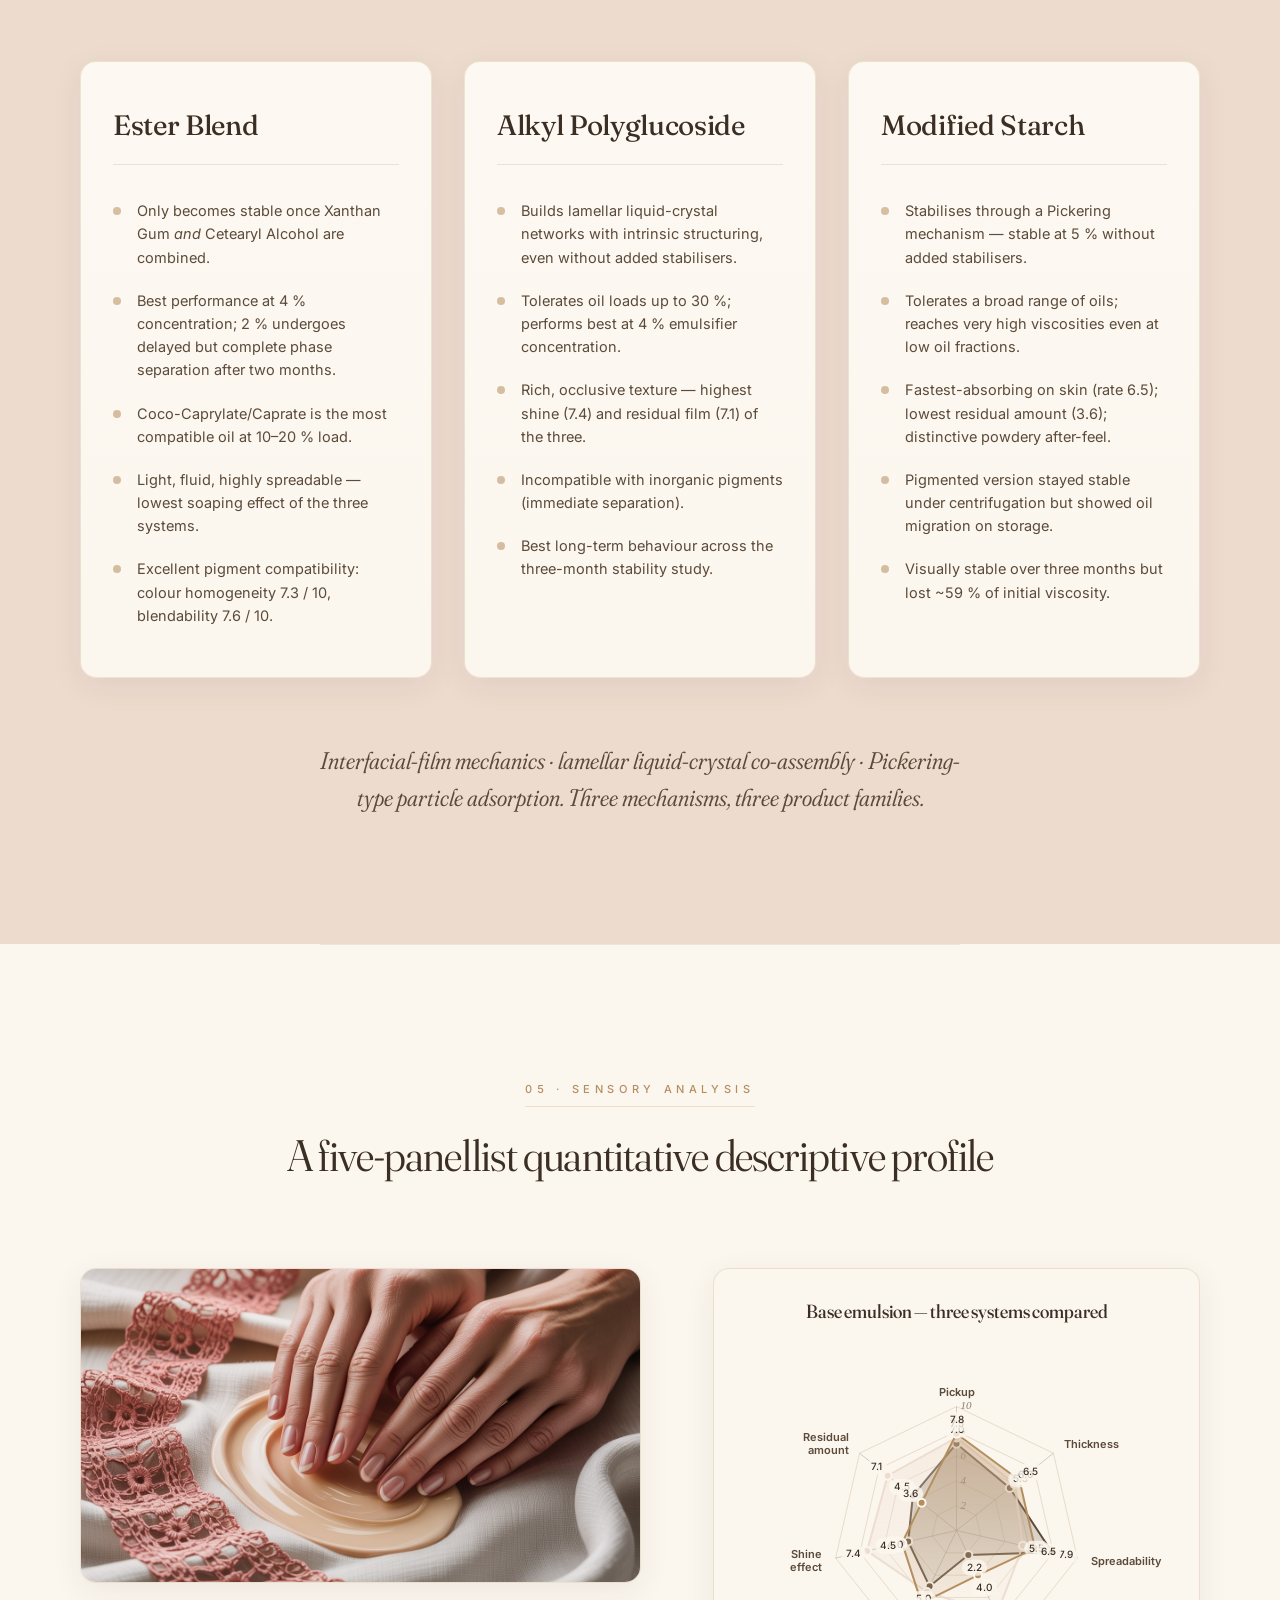
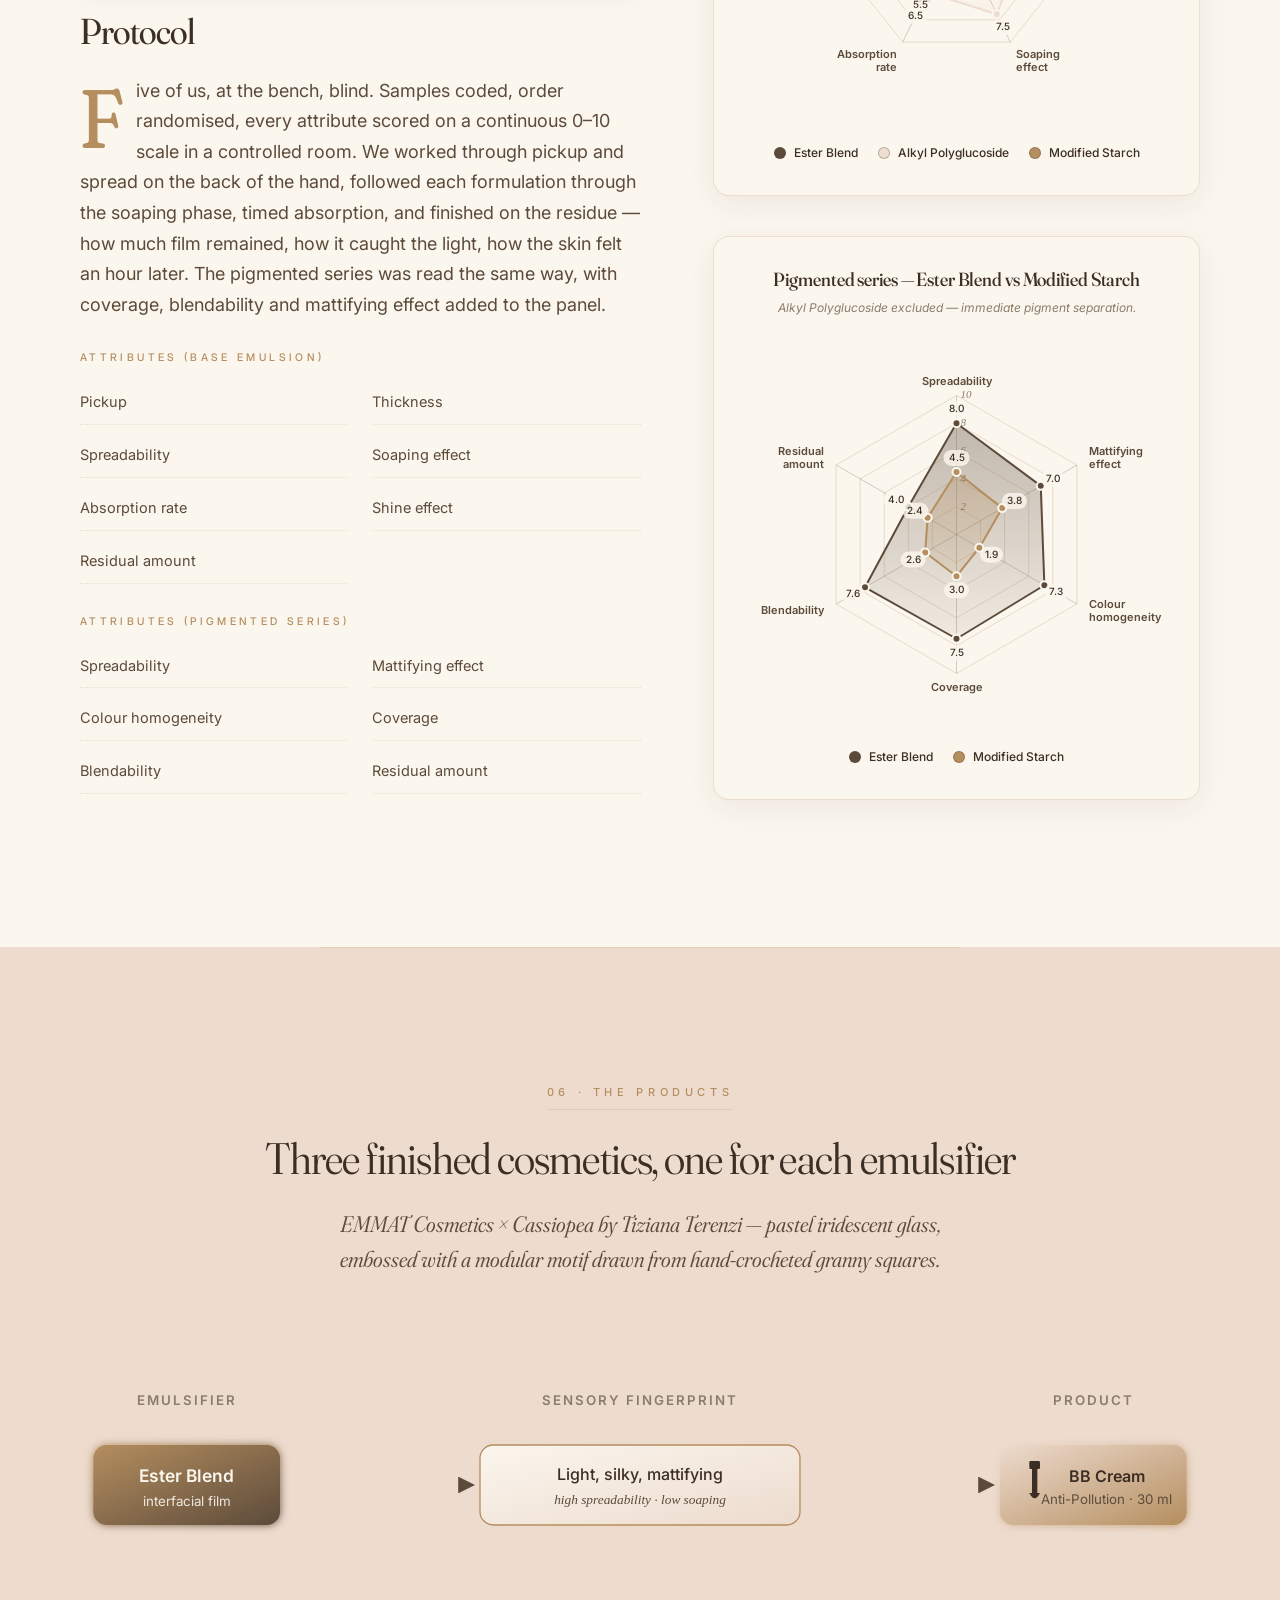
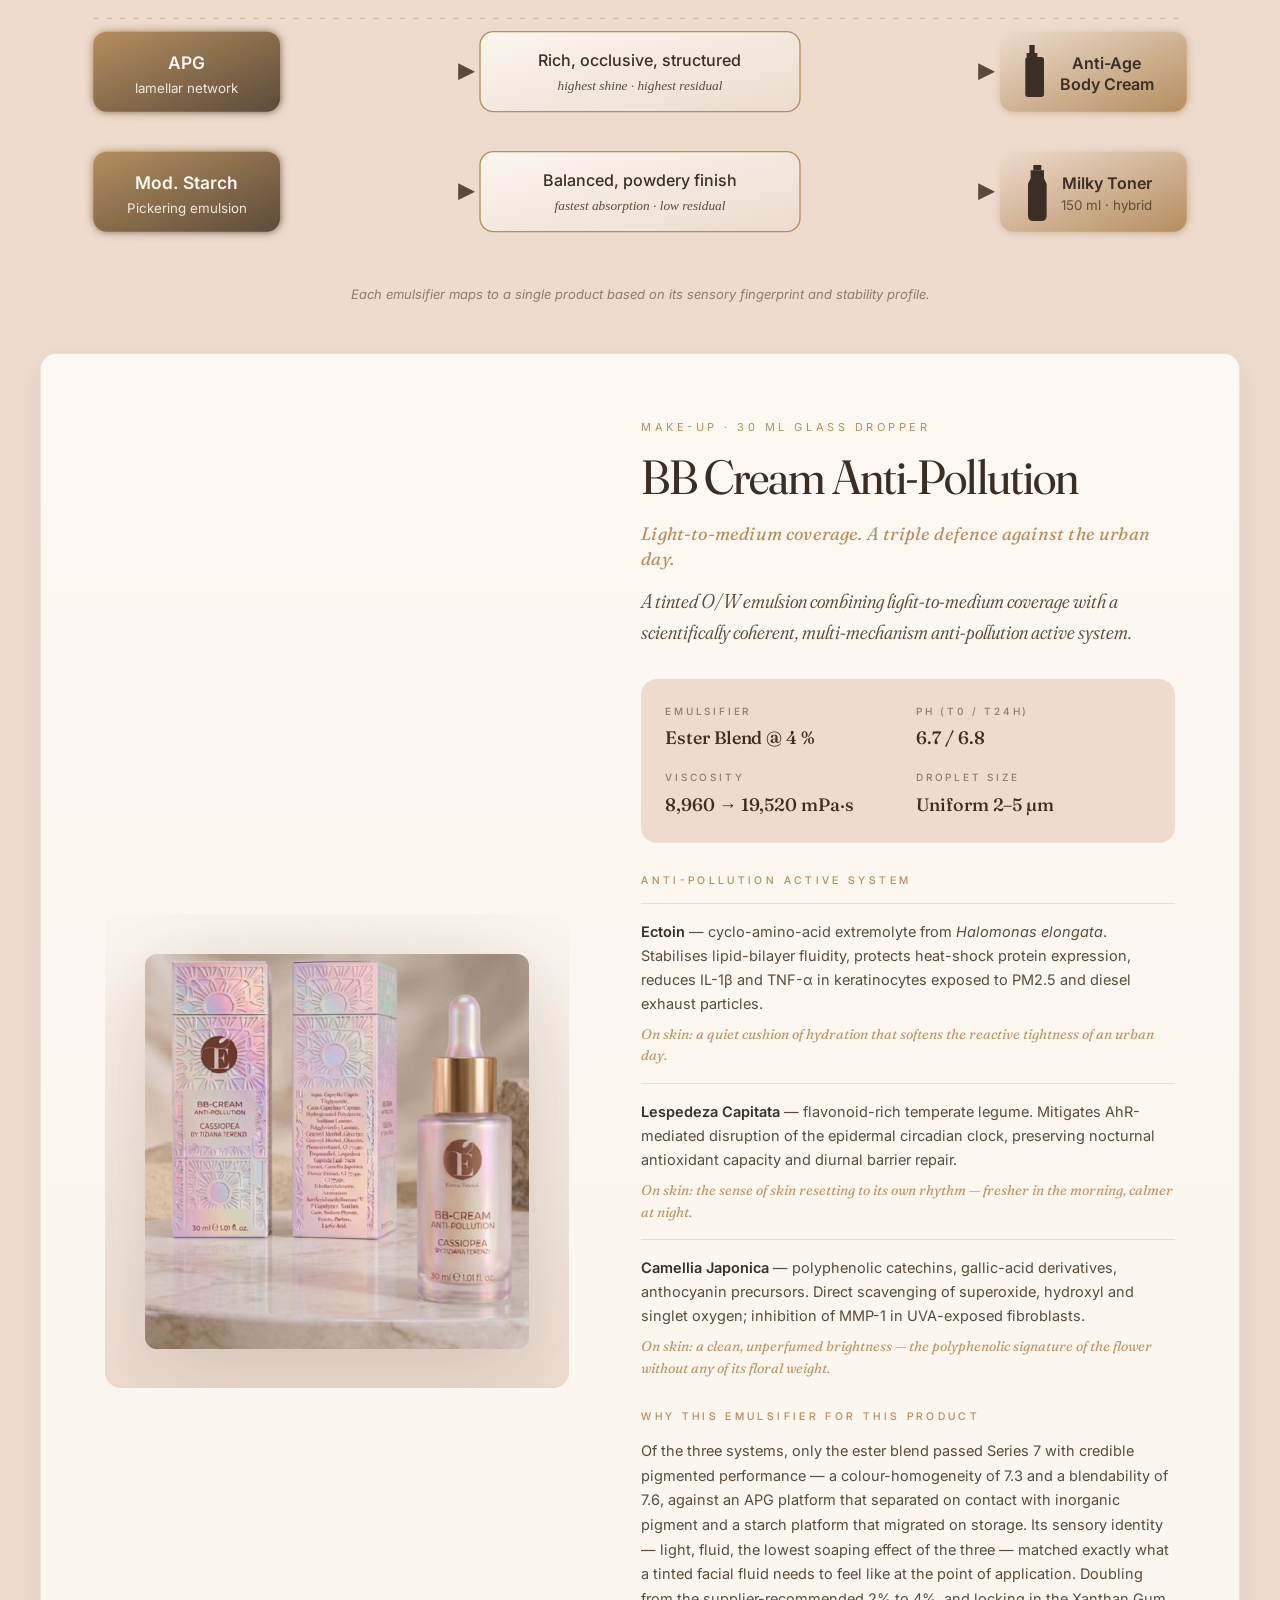
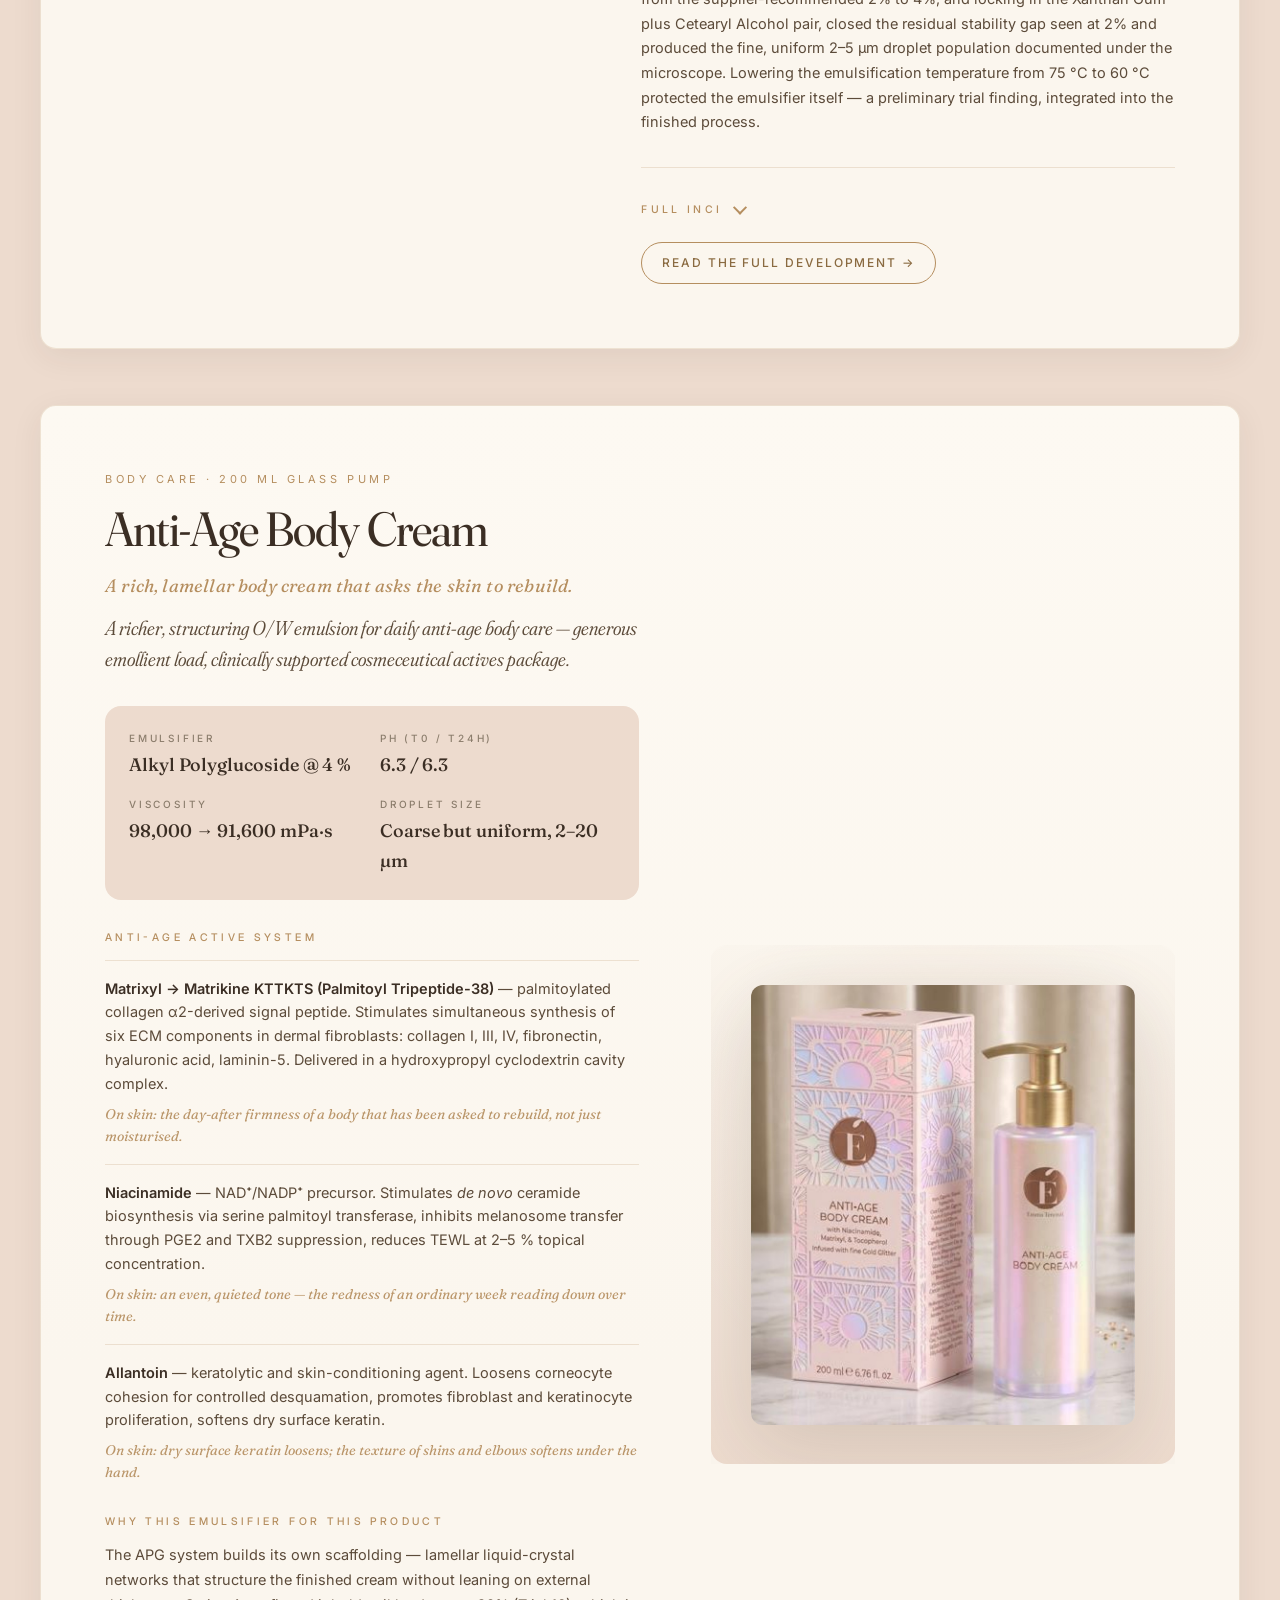
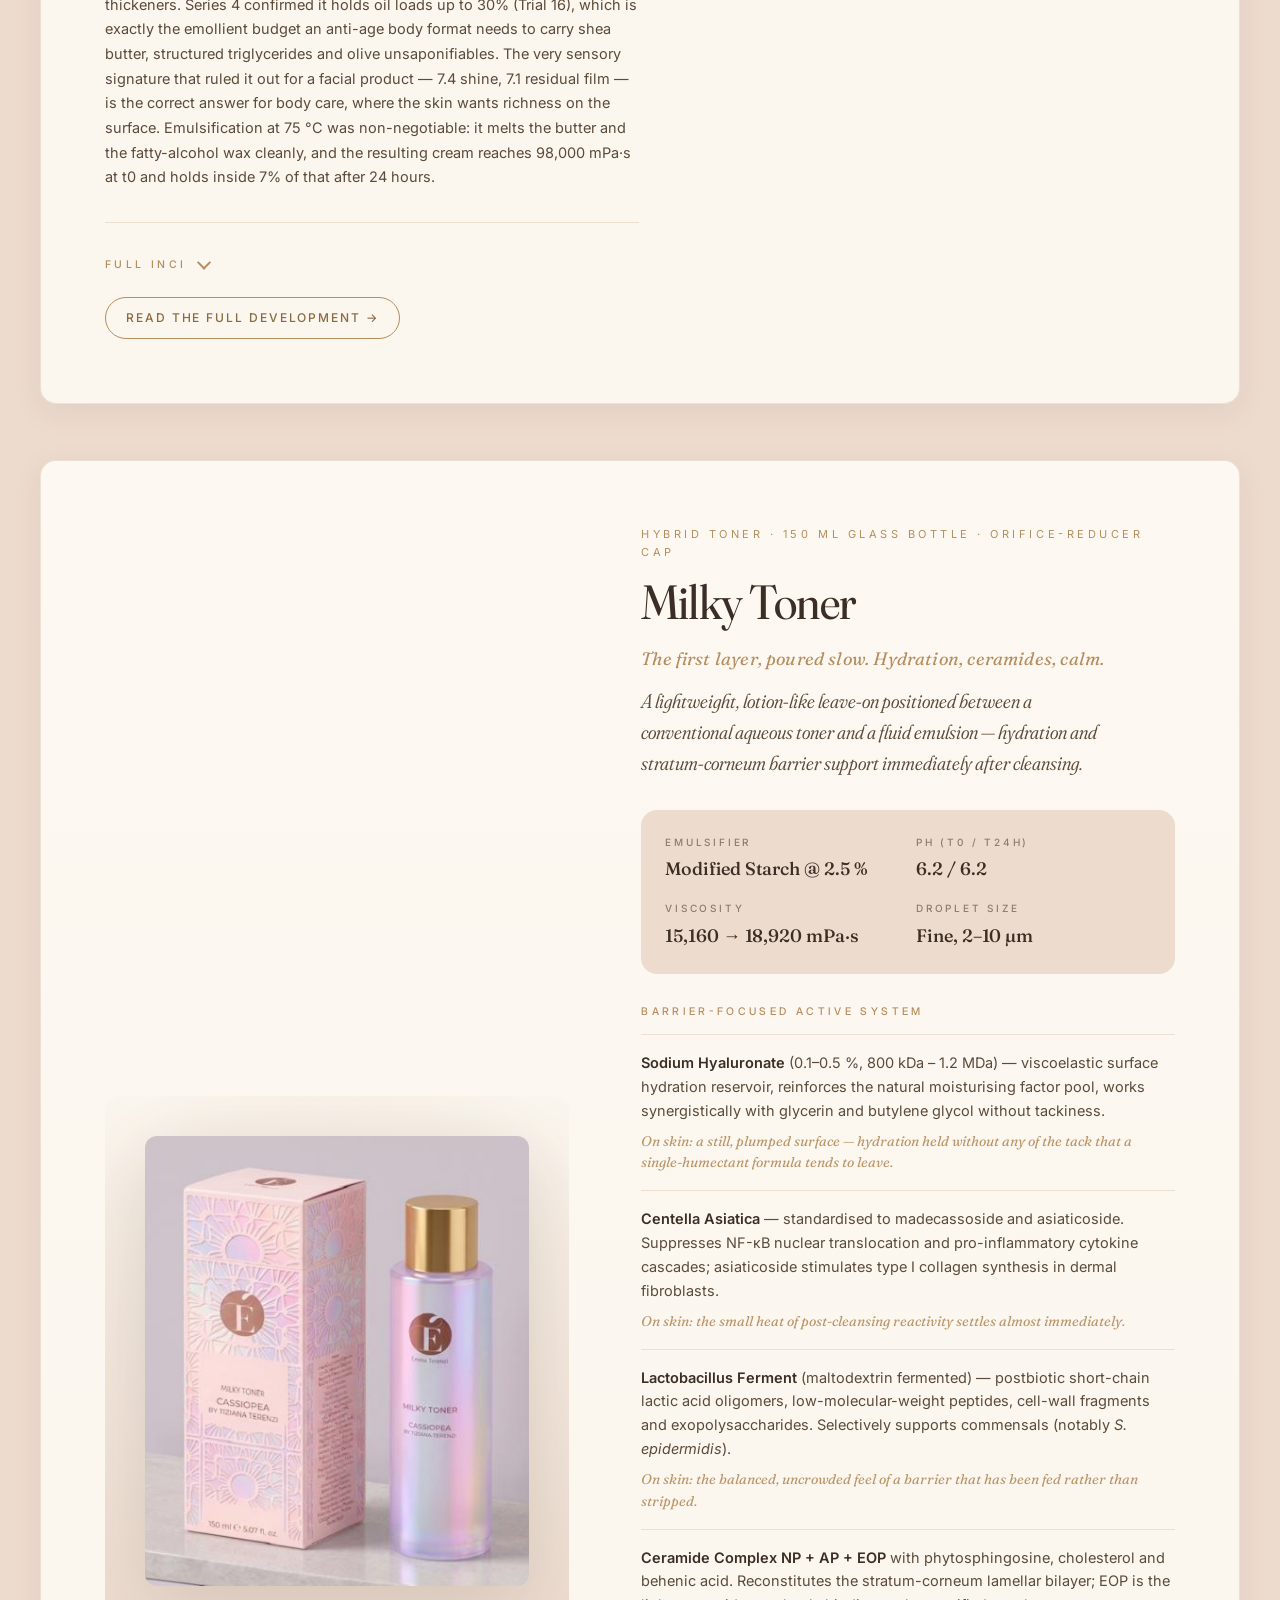
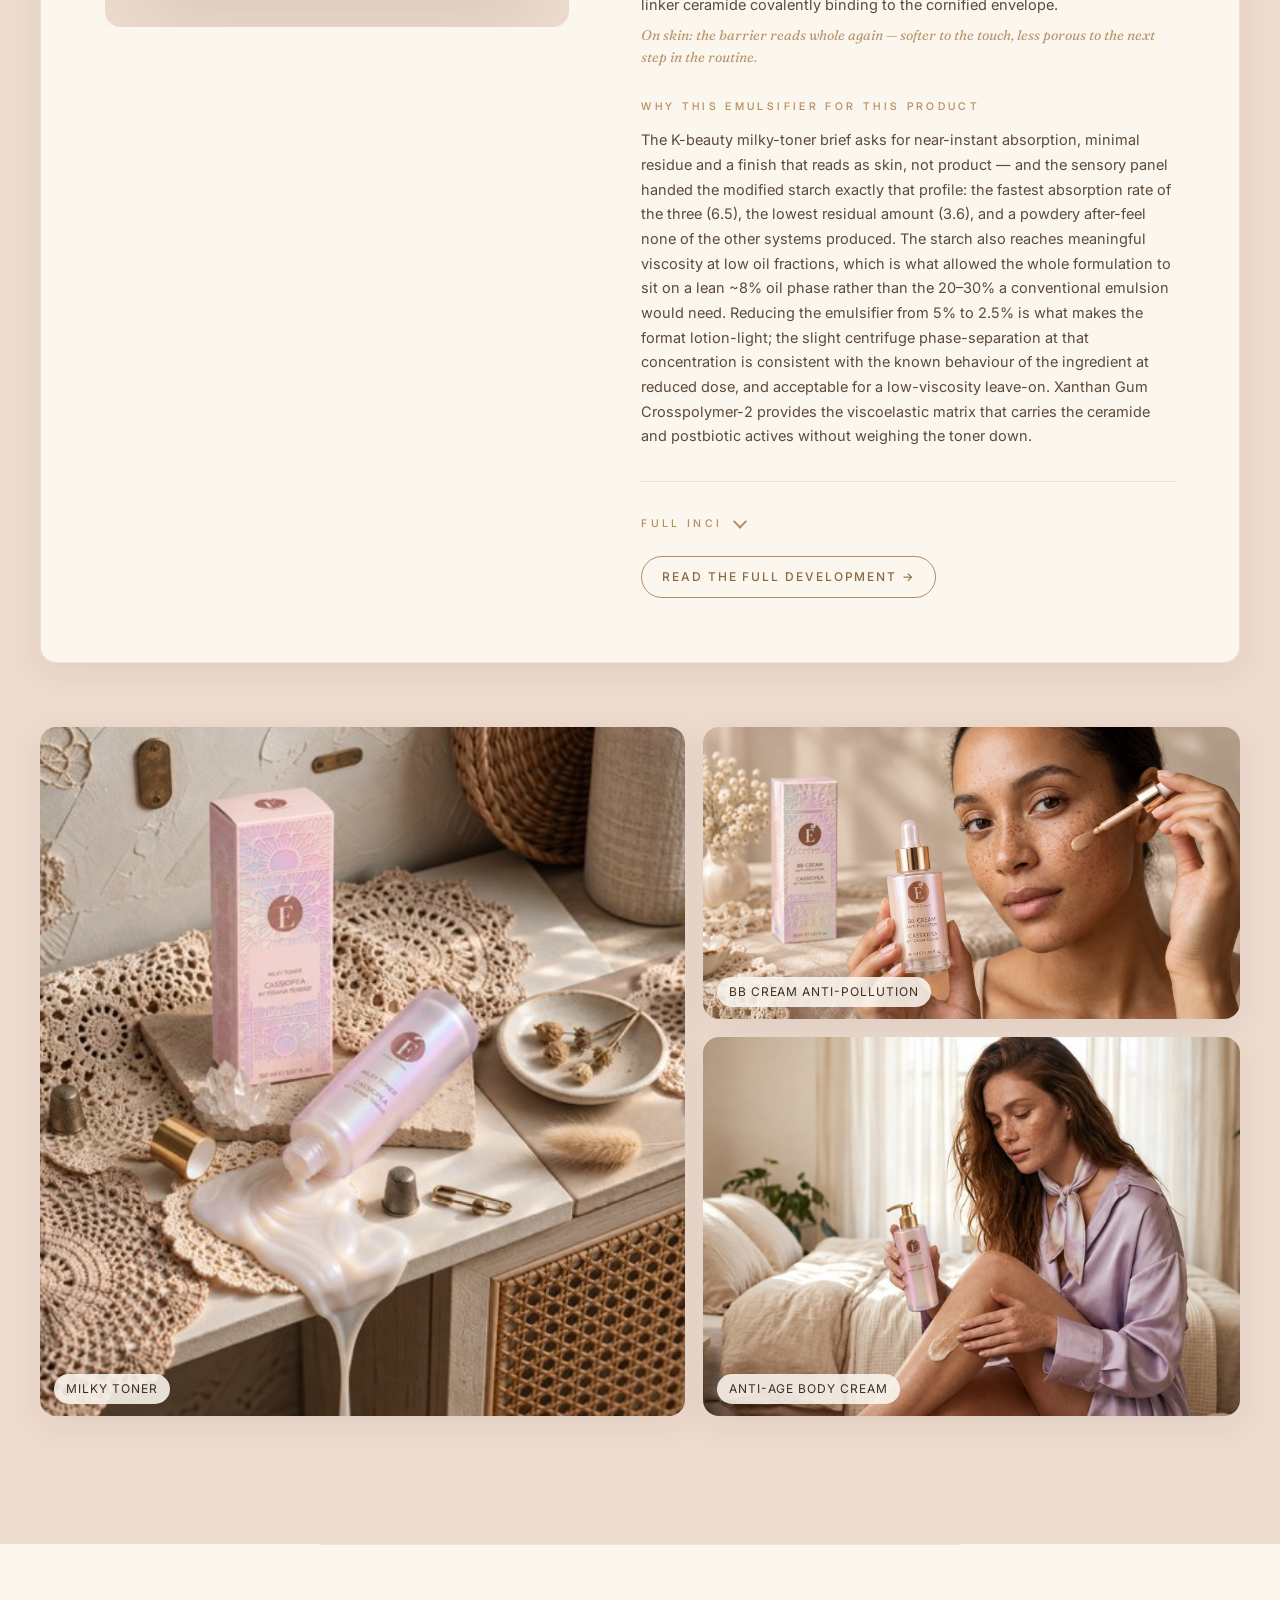
==== commit 0f77ecff: "Cere: On the home page, move the existing closed "My Story" dropdown ( Requested by Emma Terenzi via" ====
--- a/index.html
+++ b/index.html
@@ -32,6 +32,35 @@
           <li><a href="milky-toner.html">MILKY TONER</a></li>
           <li><a href="body-cream.html">ANTI-AGE BODY CREAM</a></li>
         </ul>
+      </div>
+      <div class="nav-dd">
+        <button type="button" class="nav-dd-btn" aria-expanded="false" aria-haspopup="true" aria-controls="storyMenu">My Story
+          <svg viewBox="0 0 10 10" aria-hidden="true"><polyline points="1.5 3.5 5 7 8.5 3.5"></polyline></svg>
+        </button>
+        <div class="nav-dd-menu nav-dd-panel about-text story-body" id="storyMenu" role="region" aria-label="My Story" tabindex="0">
+          <p class="section-lede">Where heritage, science and creativity meet.</p>
+          <p>My name is Emma Terenzi, and long before I learned how to formulate a cosmetic product, I grew up surrounded by a world of fragrance, craftsmanship and creation.</p>
+          <p>I belong to the fourth generation of the Terenzi family, whose story began with my great-great-grandfather and the foundation of Cereria Terenzi. What started as a family craft has evolved across generations, while preserving a deep connection to creativity, raw materials and the art of transforming an idea into something tangible.</p>
+          <p>Today, that story continues through my father and my aunt, who are still actively involved in the family business. Growing up alongside them meant that fragrance was never simply a finished product to me. It was something I saw being imagined, developed and brought to life. I grew up seeing how much knowledge, curiosity, persistence and emotion can exist behind an object that someone else will eventually hold in their hands.</p>
+          <p>I am now beginning to find my own place within that story.</p>
+          <p>Not by simply following what came before me, but by bringing into it my own interests, education and way of creating.</p>
+
+          <h4>From chemistry to cosmetics</h4>
+          <p>I have always been drawn to two worlds that, at first glance, may seem far apart: science and creativity.</p>
+          <p>My academic journey began with a Bachelor’s degree in Materials Chemistry, where I learned to understand matter through its structure, interactions and transformations. But it was cosmetics that showed me how chemistry could become something tangible — something you can formulate, touch, experience and ultimately make part of everyday life.</p>
+          <p>That curiosity led me to pursue a Master’s degree in Cosmetic Industrial Science, where formulation became the point at which everything came together: scientific method, sensory perception, aesthetics and product design.</p>
+          <p>EMMAT Cosmetics was born from that intersection.</p>
+          <p>For my Master’s thesis, I wanted to go beyond simply developing a cosmetic formula. I wanted to understand why a formulation works, how apparently similar emulsifying systems can behave in completely different ways, and how those differences can ultimately define the identity of a finished product.</p>
+          <p>The result was a systematic comparison of three natural emulsifiers, translated into three different formulations: a BB Cream, a Milky Toner and an Anti-Age Body Cream. Each product was not designed first and formulated afterwards; instead, the experimental results determined what each emulsifier was best suited to become.</p>
+
+          <h4>Beyond the laboratory</h4>
+          <p>But EMMAT also reflects another side of me.</p>
+          <p>Outside the laboratory, I have always loved creating things by hand. Crochet taught me to build something complex one small element at a time — repeating, adjusting and connecting until individual pieces become a whole. That same idea inspired the modular pattern embossed on the EMMAT packaging, transforming the geometry of a handmade granny square into a contemporary cosmetic design.</p>
+          <p>In many ways, that process mirrors formulation itself.</p>
+          <p>Observe. Experiment. Adjust. Create.</p>
+          <p>EMMAT is where these parts of my identity meet: the heritage I come from, my scientific background, my fascination with cosmetics, my attention to sensoriality and my instinct to create.</p>
+          <p>This project began as a Master’s thesis, but it represents something larger to me. It is my first opportunity to bring together what I inherited and what I chose for myself — tradition and experimentation, craftsmanship and science</p>
+        </div>
       </div>
     </div>
   </div>
@@ -785,34 +814,6 @@
         </a>
       </div>
     </div>
-
-    <details class="inci-details story-details">
-      <summary>My Story</summary>
-      <div class="about-text story-body">
-        <p class="section-lede">Where heritage, science and creativity meet.</p>
-        <p>My name is Emma Terenzi, and long before I learned how to formulate a cosmetic product, I grew up surrounded by a world of fragrance, craftsmanship and creation.</p>
-        <p>I belong to the fourth generation of the Terenzi family, whose story began with my great-great-grandfather and the foundation of Cereria Terenzi. What started as a family craft has evolved across generations, while preserving a deep connection to creativity, raw materials and the art of transforming an idea into something tangible.</p>
-        <p>Today, that story continues through my father and my aunt, who are still actively involved in the family business. Growing up alongside them meant that fragrance was never simply a finished product to me. It was something I saw being imagined, developed and brought to life. I grew up seeing how much knowledge, curiosity, persistence and emotion can exist behind an object that someone else will eventually hold in their hands.</p>
-        <p>I am now beginning to find my own place within that story.</p>
-        <p>Not by simply following what came before me, but by bringing into it my own interests, education and way of creating.</p>
-
-        <h4>From chemistry to cosmetics</h4>
-        <p>I have always been drawn to two worlds that, at first glance, may seem far apart: science and creativity.</p>
-        <p>My academic journey began with a Bachelor’s degree in Materials Chemistry, where I learned to understand matter through its structure, interactions and transformations. But it was cosmetics that showed me how chemistry could become something tangible — something you can formulate, touch, experience and ultimately make part of everyday life.</p>
-        <p>That curiosity led me to pursue a Master’s degree in Cosmetic Industrial Science, where formulation became the point at which everything came together: scientific method, sensory perception, aesthetics and product design.</p>
-        <p>EMMAT Cosmetics was born from that intersection.</p>
-        <p>For my Master’s thesis, I wanted to go beyond simply developing a cosmetic formula. I wanted to understand why a formulation works, how apparently similar emulsifying systems can behave in completely different ways, and how those differences can ultimately define the identity of a finished product.</p>
-        <p>The result was a systematic comparison of three natural emulsifiers, translated into three different formulations: a BB Cream, a Milky Toner and an Anti-Age Body Cream. Each product was not designed first and formulated afterwards; instead, the experimental results determined what each emulsifier was best suited to become.</p>
-
-        <h4>Beyond the laboratory</h4>
-        <p>But EMMAT also reflects another side of me.</p>
-        <p>Outside the laboratory, I have always loved creating things by hand. Crochet taught me to build something complex one small element at a time — repeating, adjusting and connecting until individual pieces become a whole. That same idea inspired the modular pattern embossed on the EMMAT packaging, transforming the geometry of a handmade granny square into a contemporary cosmetic design.</p>
-        <p>In many ways, that process mirrors formulation itself.</p>
-        <p>Observe. Experiment. Adjust. Create.</p>
-        <p>EMMAT is where these parts of my identity meet: the heritage I come from, my scientific background, my fascination with cosmetics, my attention to sensoriality and my instinct to create.</p>
-        <p>This project began as a Master’s thesis, but it represents something larger to me. It is my first opportunity to bring together what I inherited and what I chose for myself — tradition and experimentation, craftsmanship and science</p>
-      </div>
-    </details>
   </div>
 </section>
 
--- a/styles.css
+++ b/styles.css
@@ -1041,11 +1041,6 @@
   letter-spacing: -0.006em;
 }
 
-.story-details { margin-top: 64px; }
-.story-body {
-  max-width: 760px;
-  padding-top: 24px;
-}
 .story-body p { margin-bottom: 20px; }
 .story-body .section-lede {
   font-size: var(--step-1);
@@ -1173,7 +1168,6 @@
 
   .grid-2, .grid-3, .conclusions { grid-template-columns: 1fr; gap: 32px; }
   .about-grid { gap: 40px; }
-  .story-details { margin-top: 40px; }
   .stat-strip { grid-template-columns: 1fr 1fr; }
   .stat { padding: 32px 16px; min-height: 144px; }
   .stat-num { font-size: 64px; }
@@ -1588,6 +1582,18 @@
 .nav-dd-menu a:hover,
 .nav-dd-menu a:focus-visible { background: var(--rose); }
 
+/* "My Story" dropdown — same button and panel, holding text instead of links */
+.nav-dd-panel {
+  width: min(560px, calc(100vw - 40px));
+  max-height: min(70vh, 620px);
+  overflow-y: auto;
+  overscroll-behavior: contain;
+  padding: 28px 30px;
+  letter-spacing: normal;
+  text-transform: none;
+}
+.nav-dd-panel:focus-visible { outline: 2px solid var(--deep); outline-offset: 3px; }
+
 .subnav a:focus-visible,
 .nav-dd-btn:focus-visible {
   outline: 2px solid var(--deep);
@@ -1843,6 +1849,7 @@
   .nav-dd { position: static; }
   .nav-dd::after { display: none; }
   .nav-dd-menu { top: calc(100% + 6px); left: 20px; right: 20px; min-width: 0; }
+  .nav-dd-panel { width: auto; padding: 22px 20px; }
   .pp-section { padding: 50px 20px; }
   .pp-section h2 { font-size: 28px; }
   .form-table, .results-table { font-size: 13.5px; }
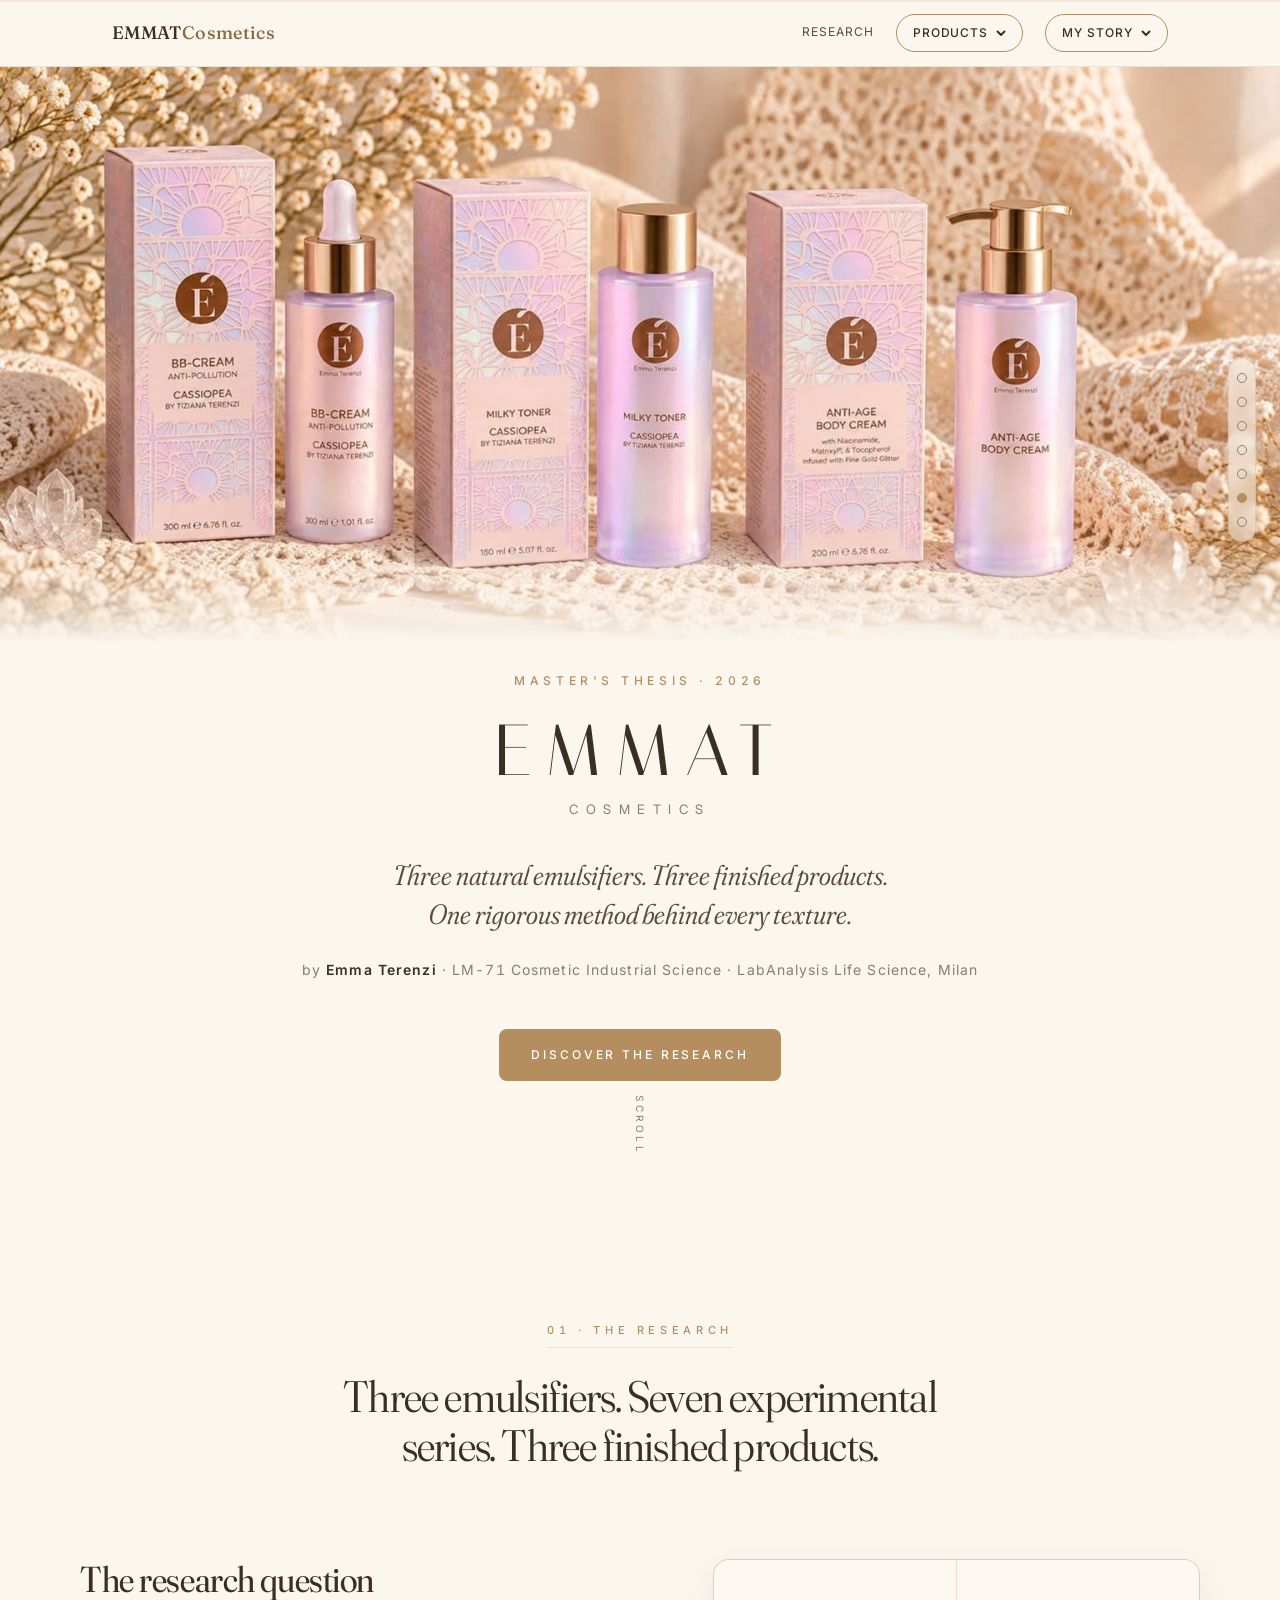
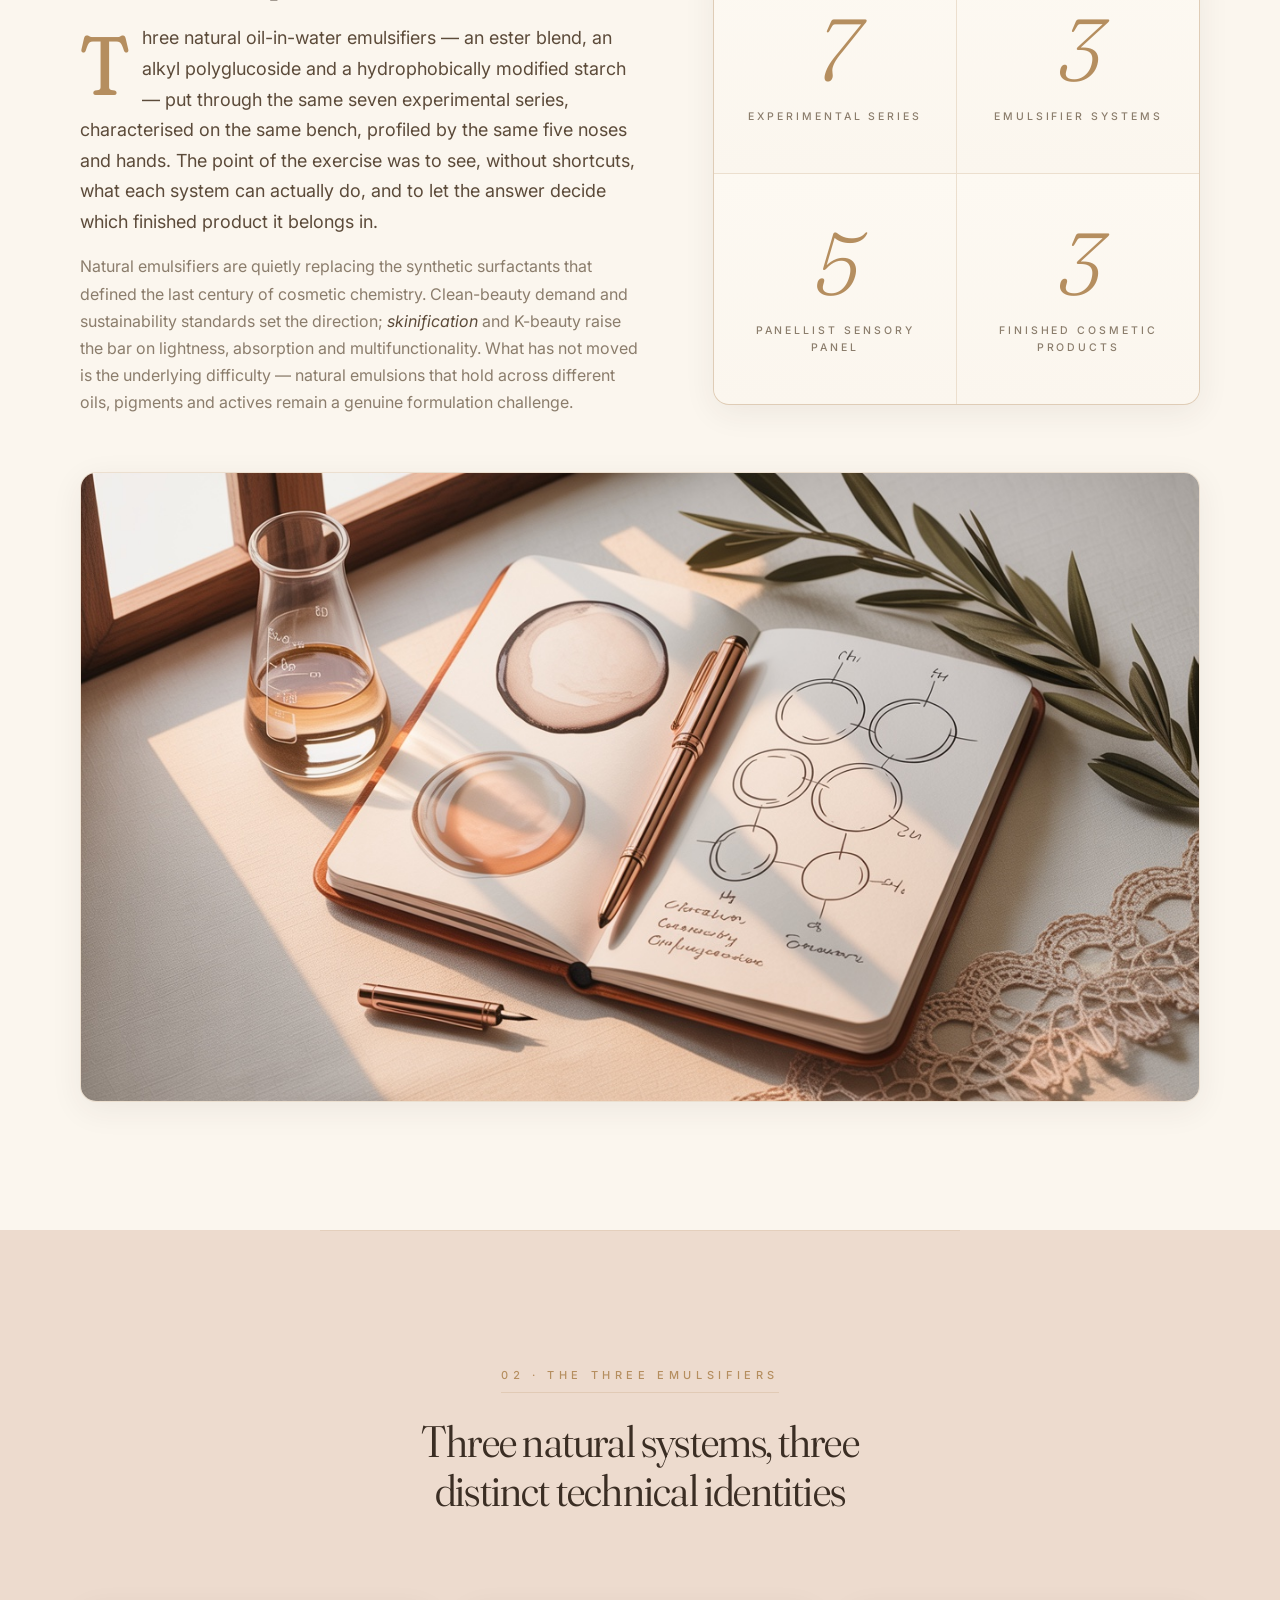
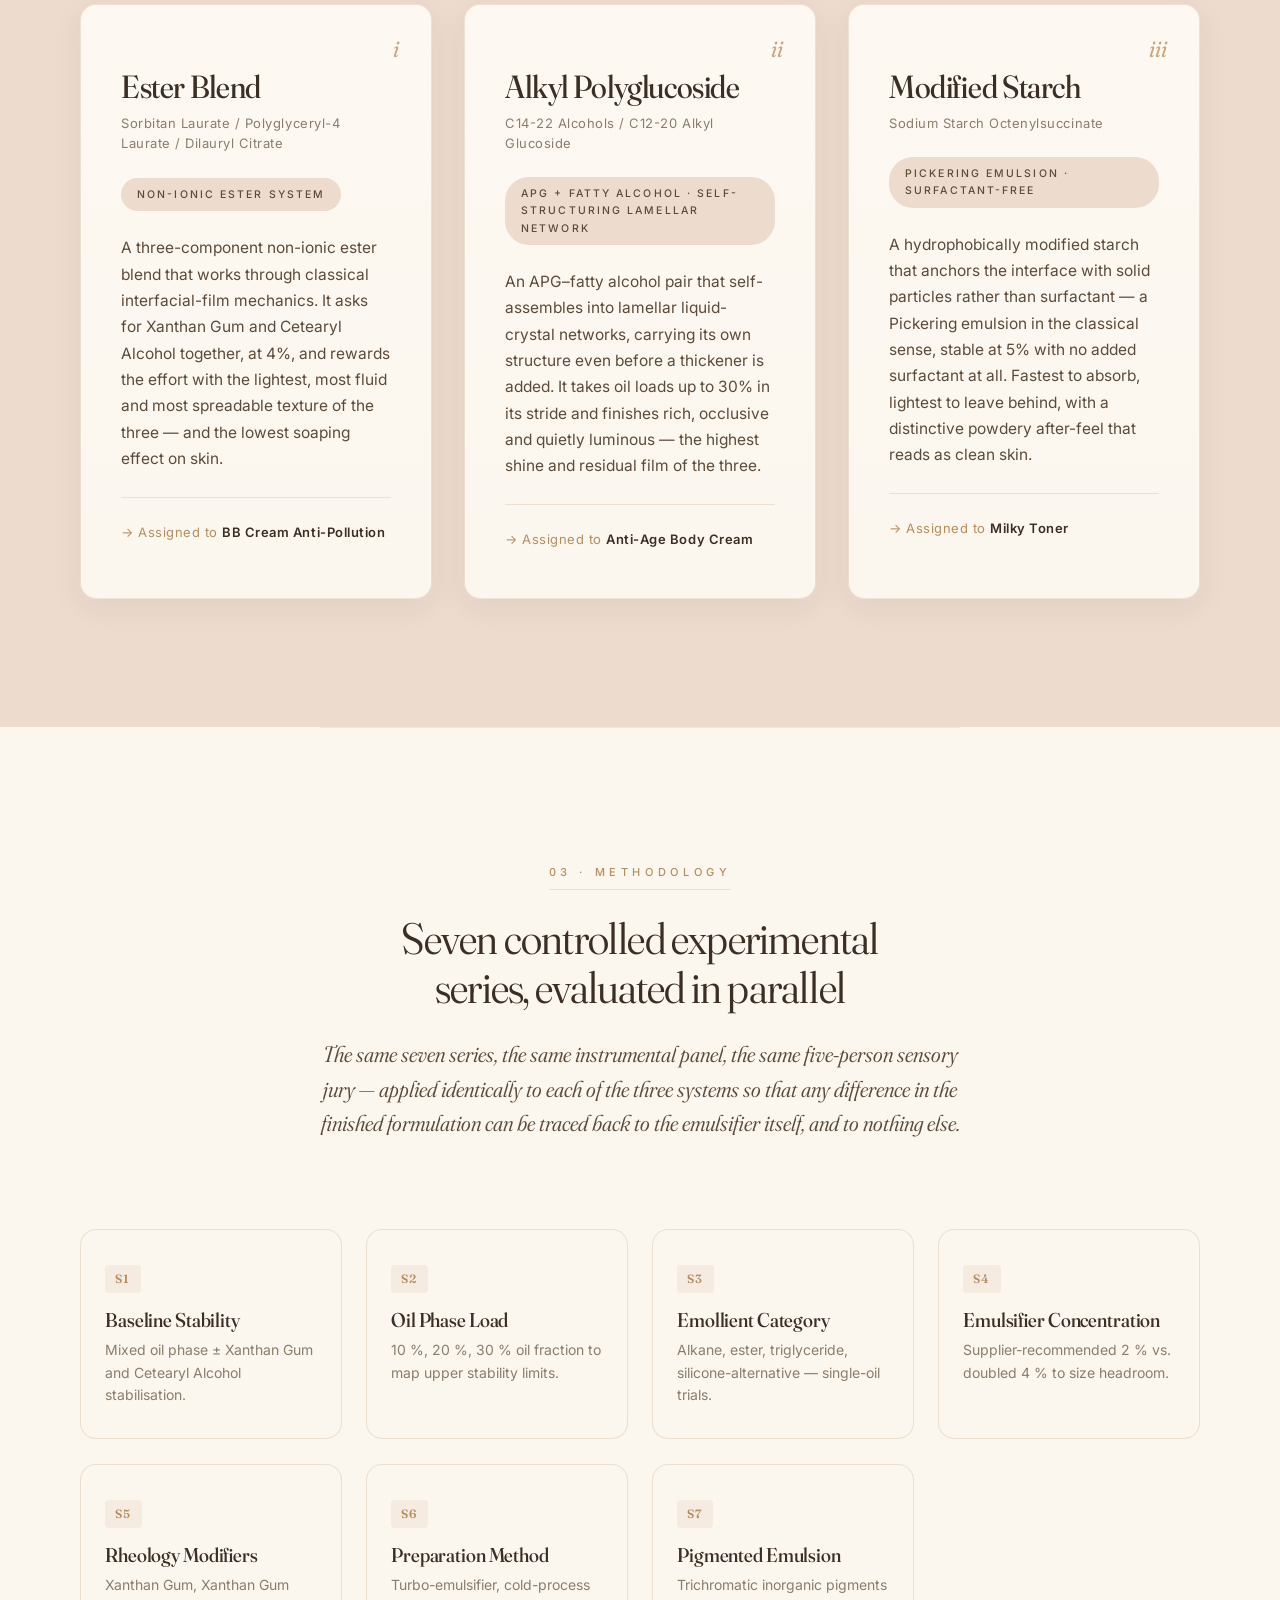
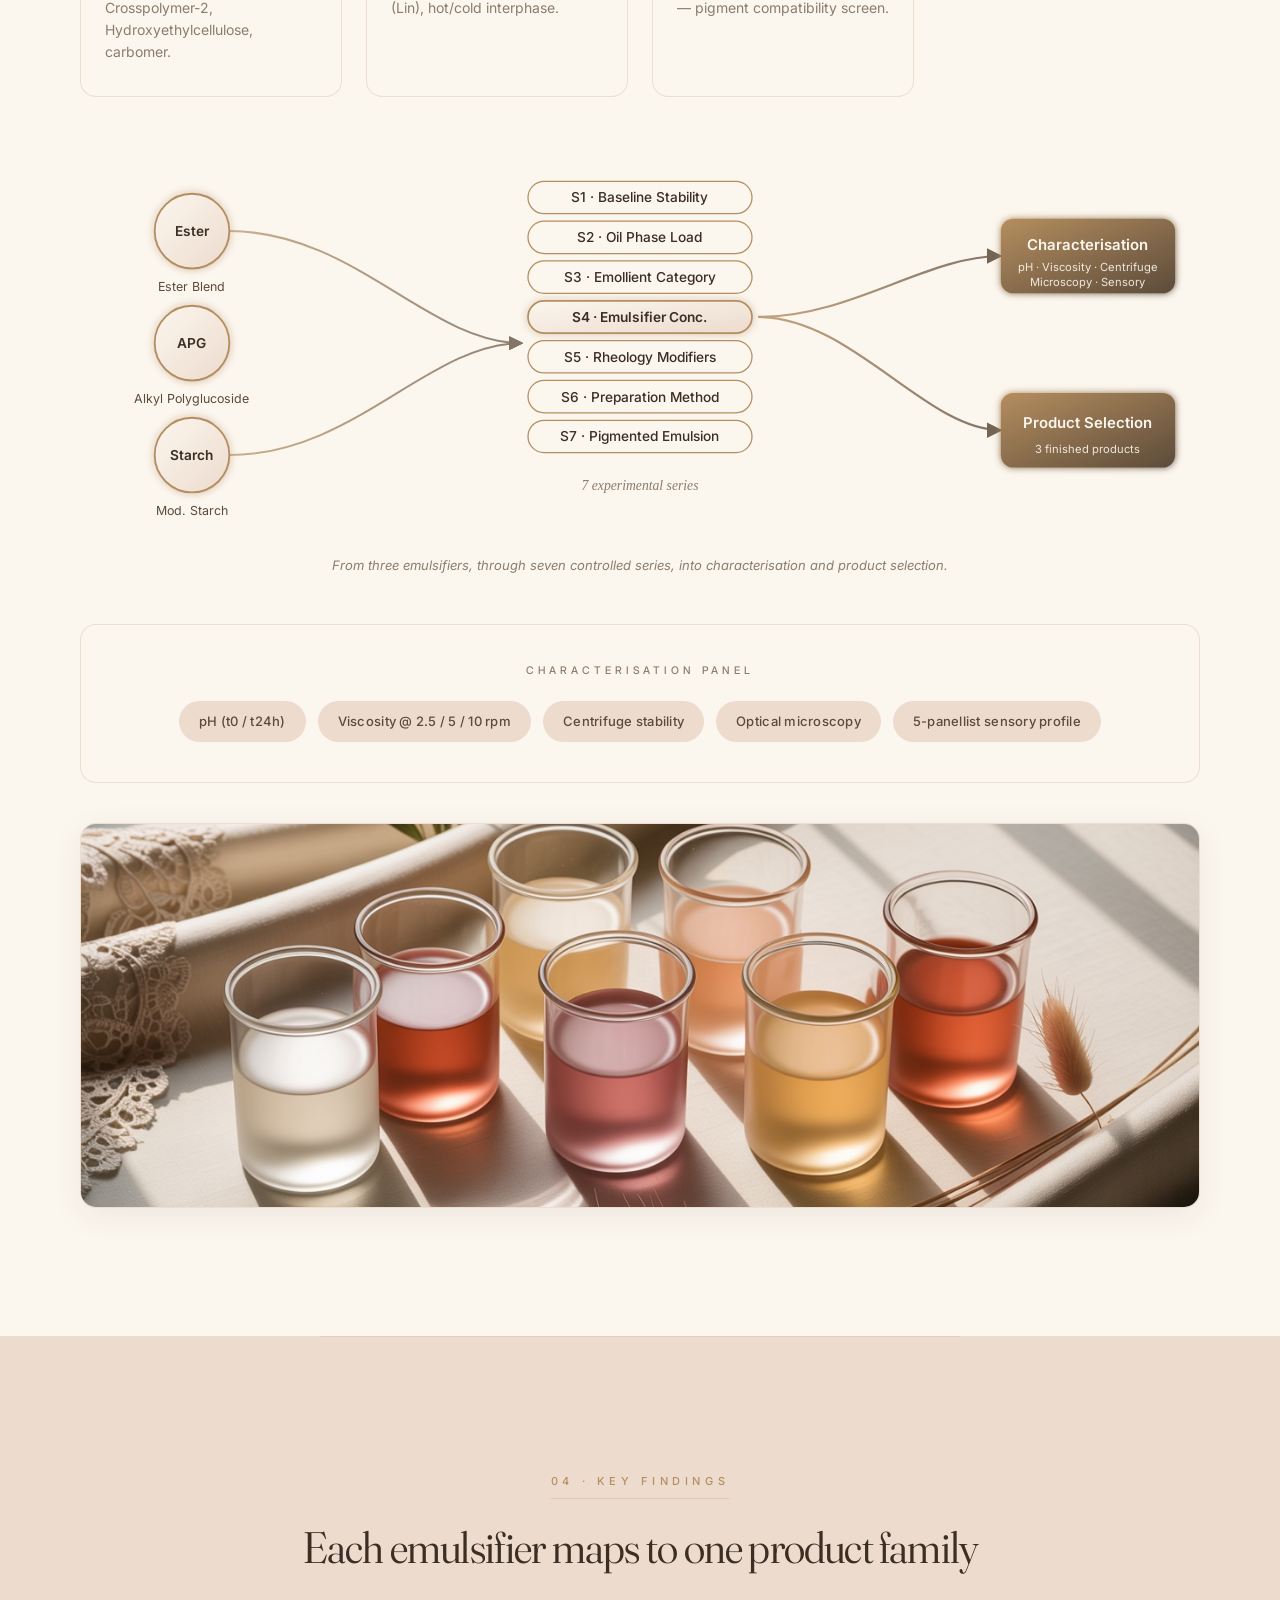
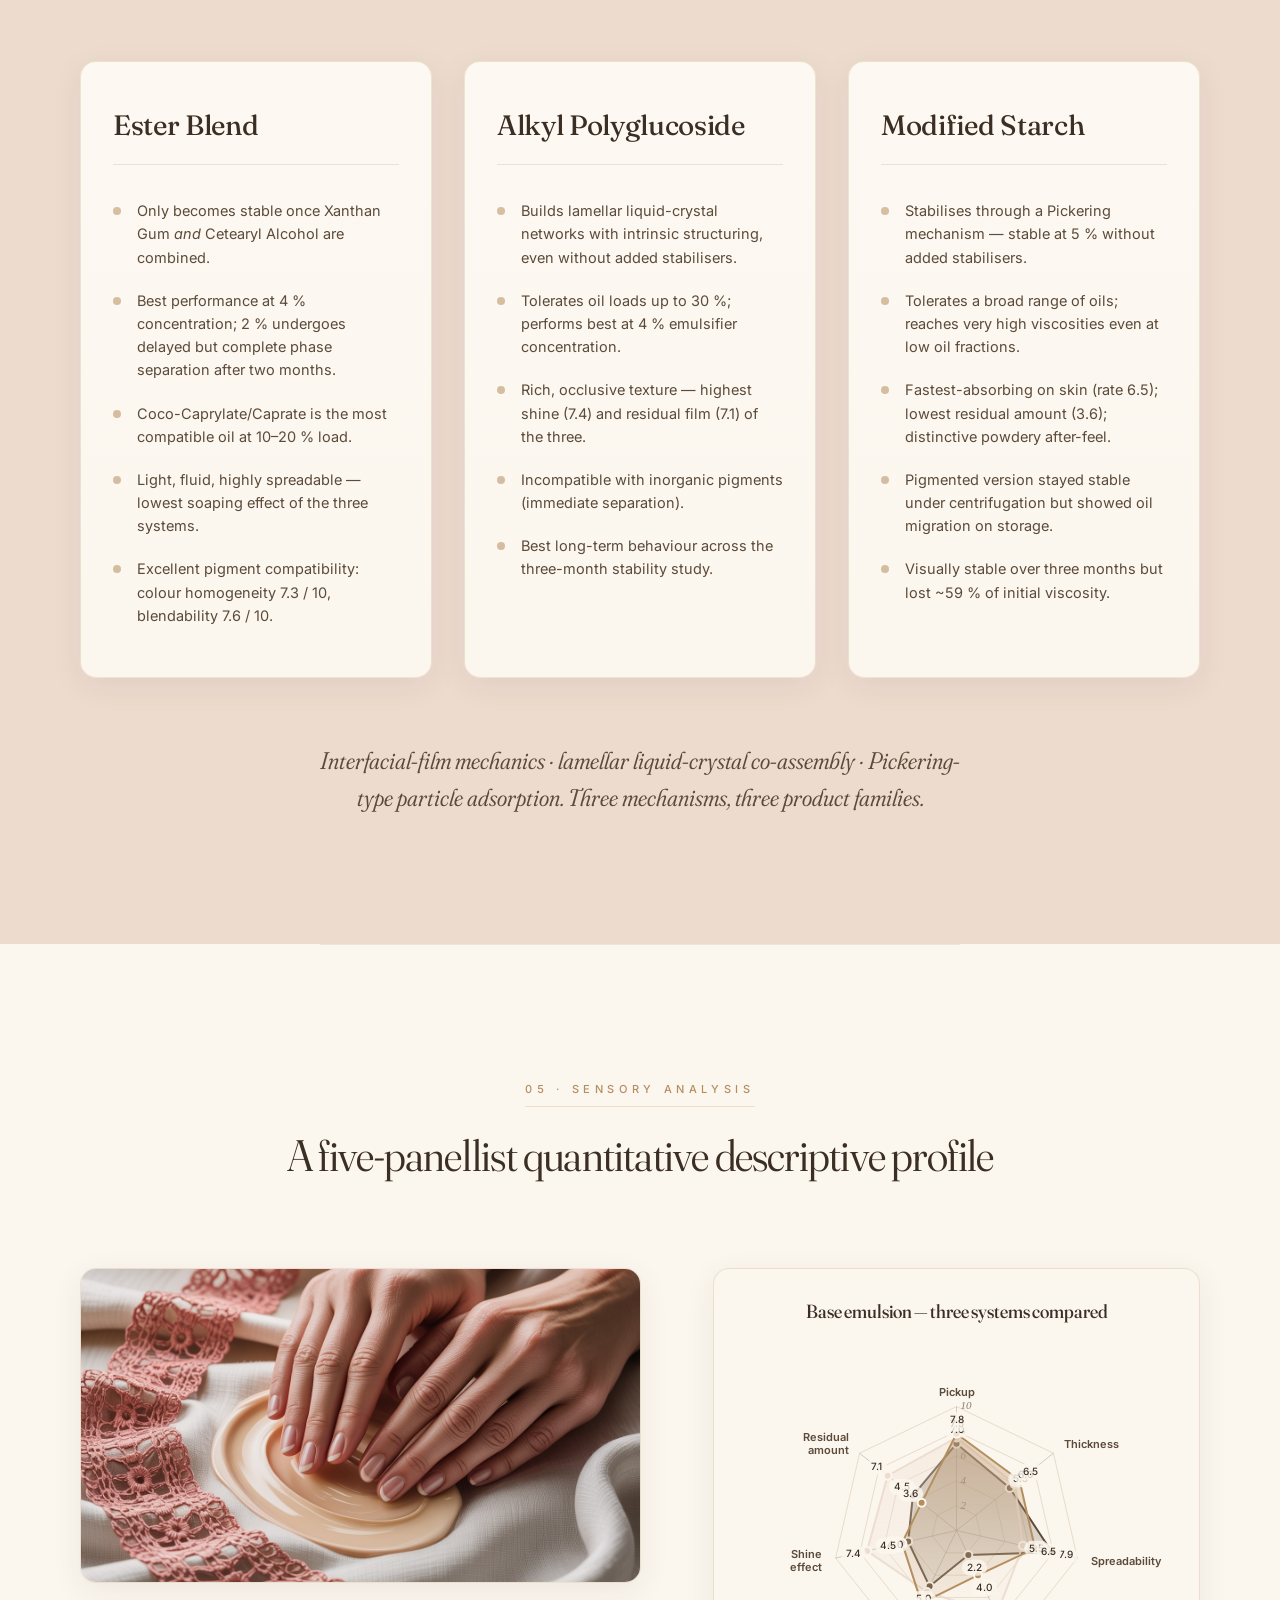
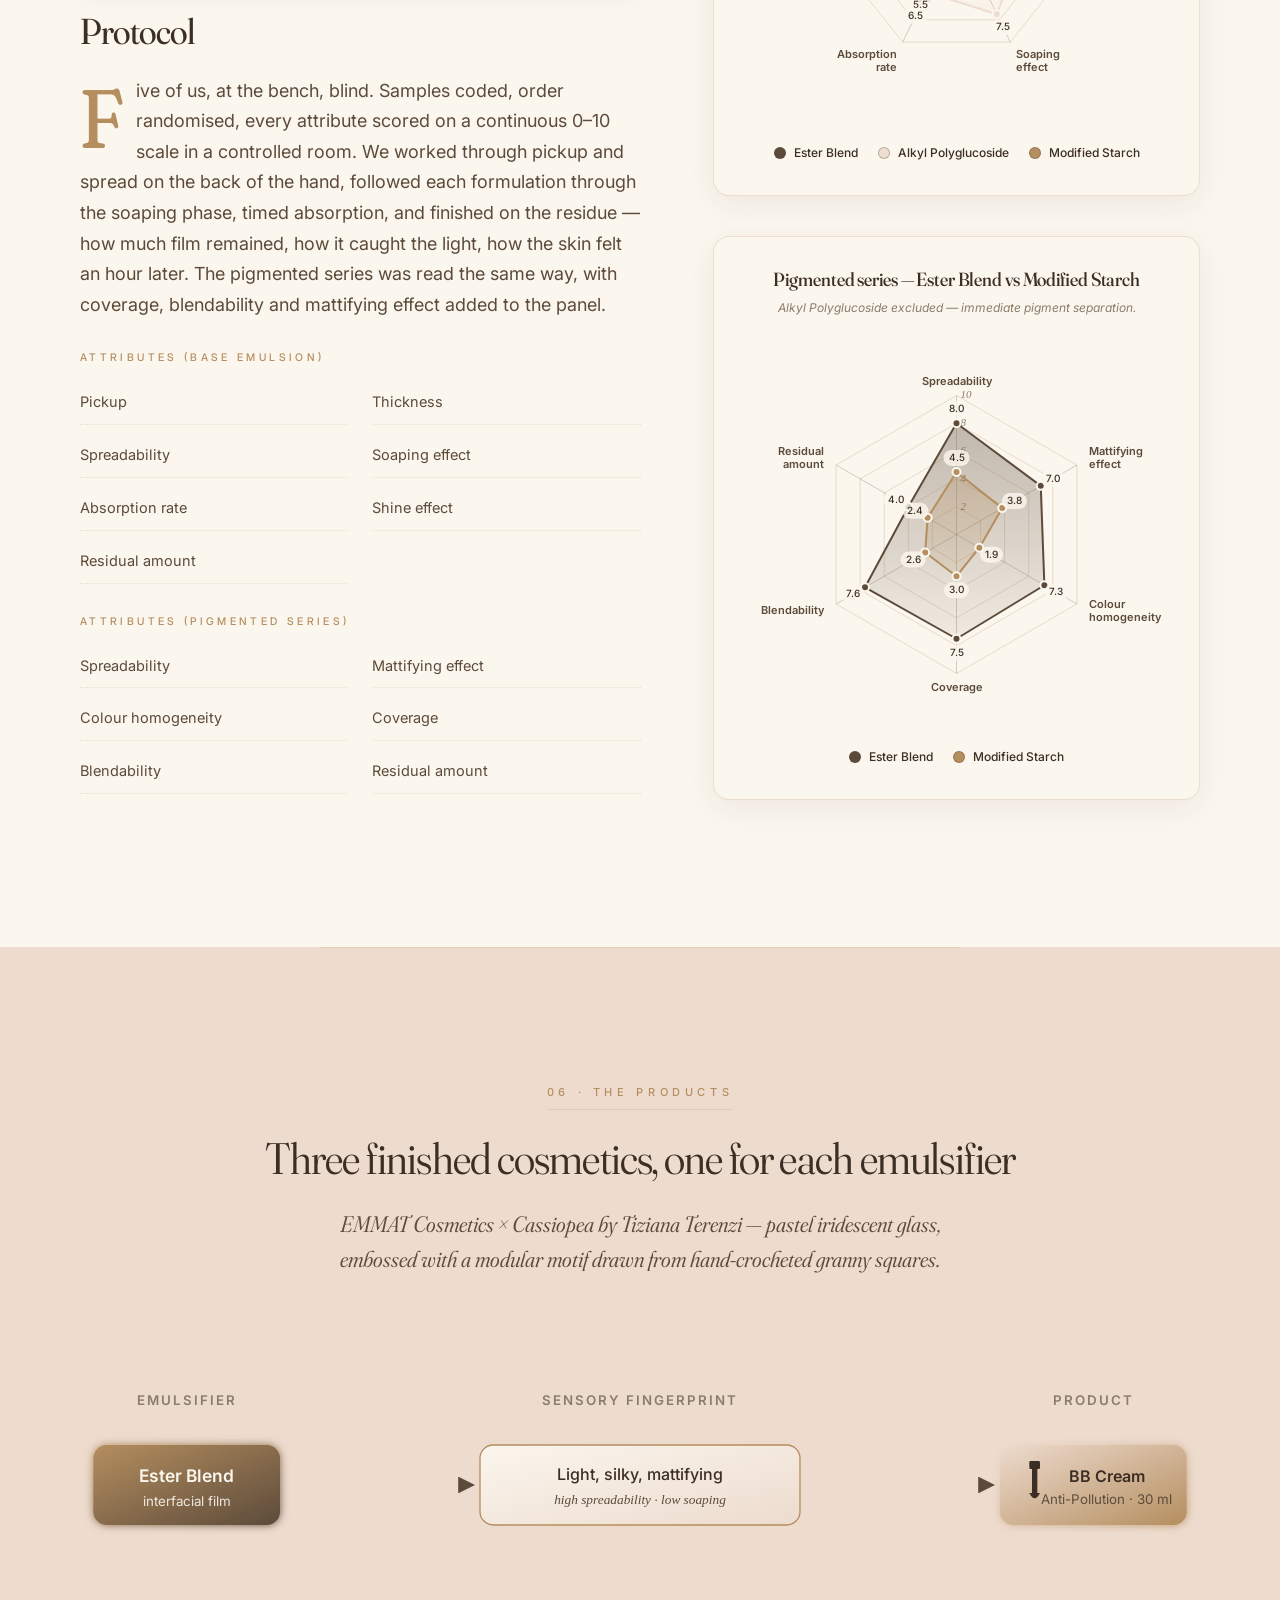
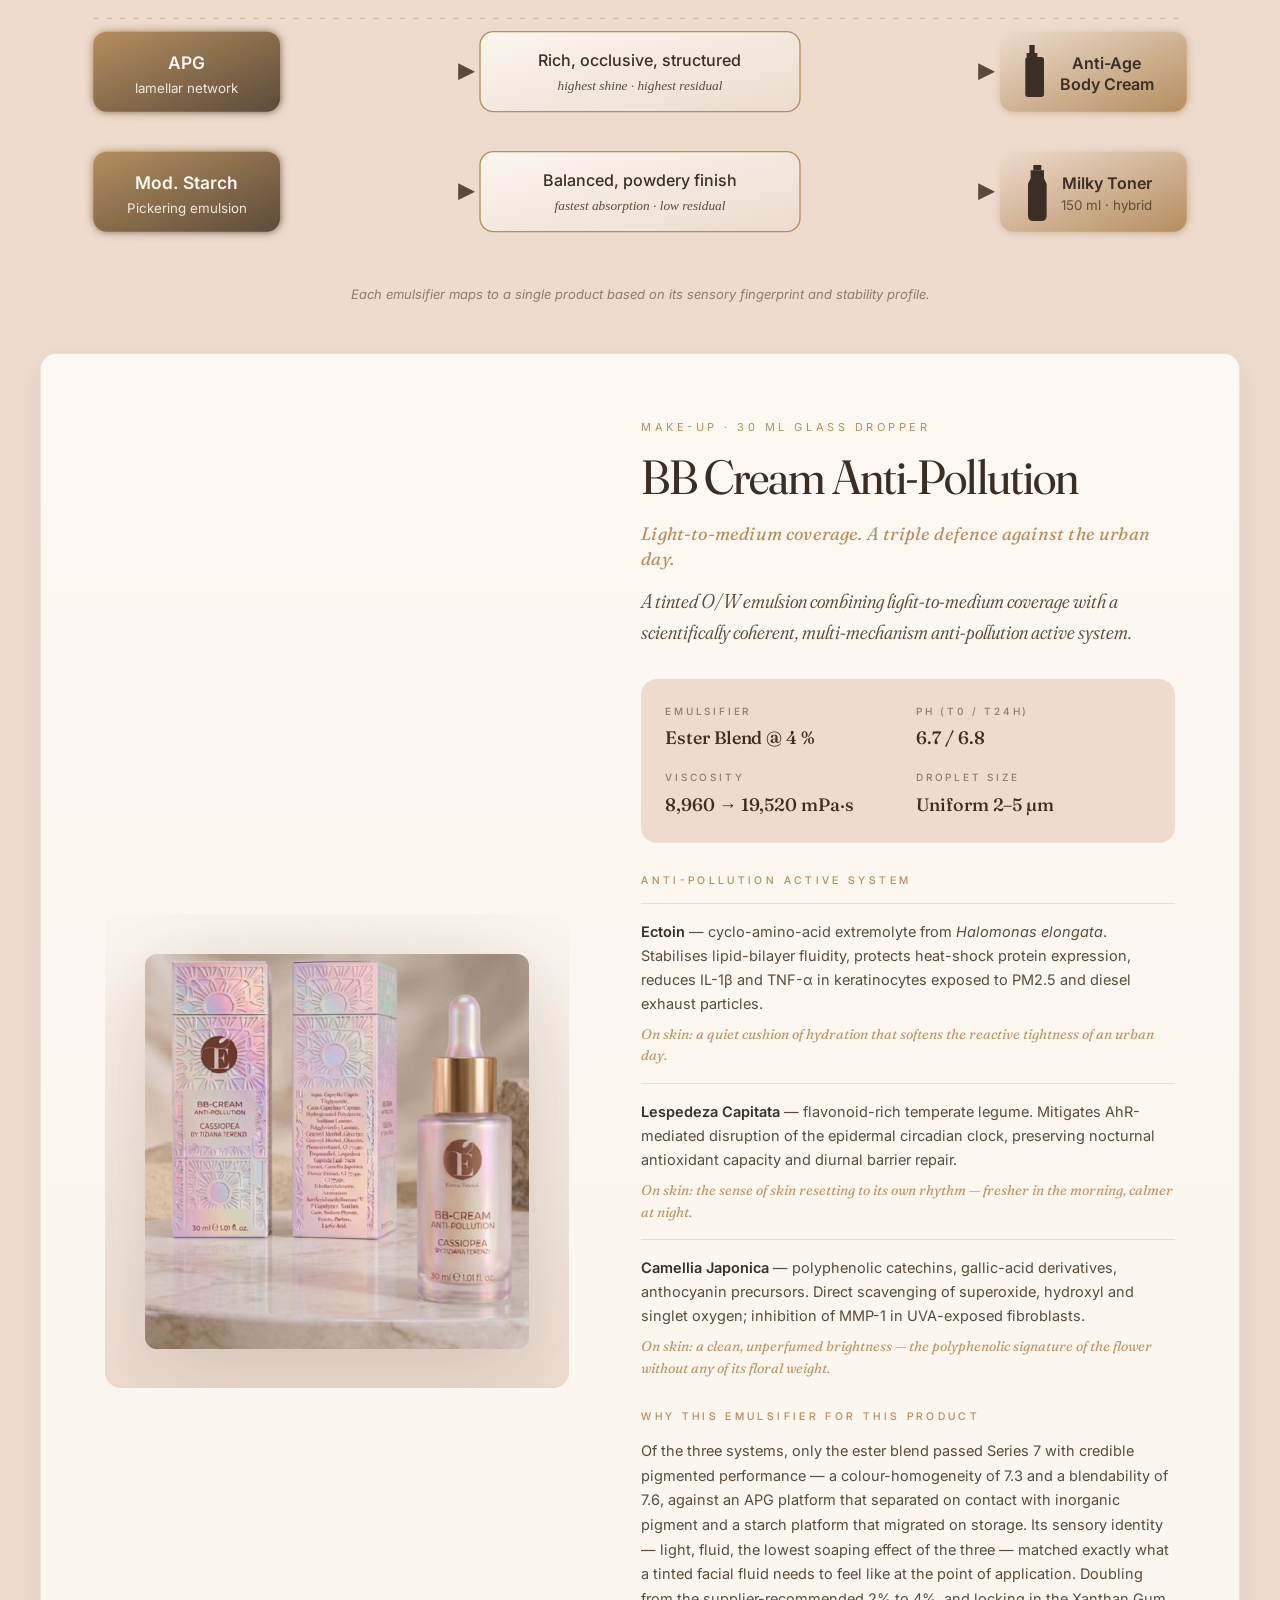
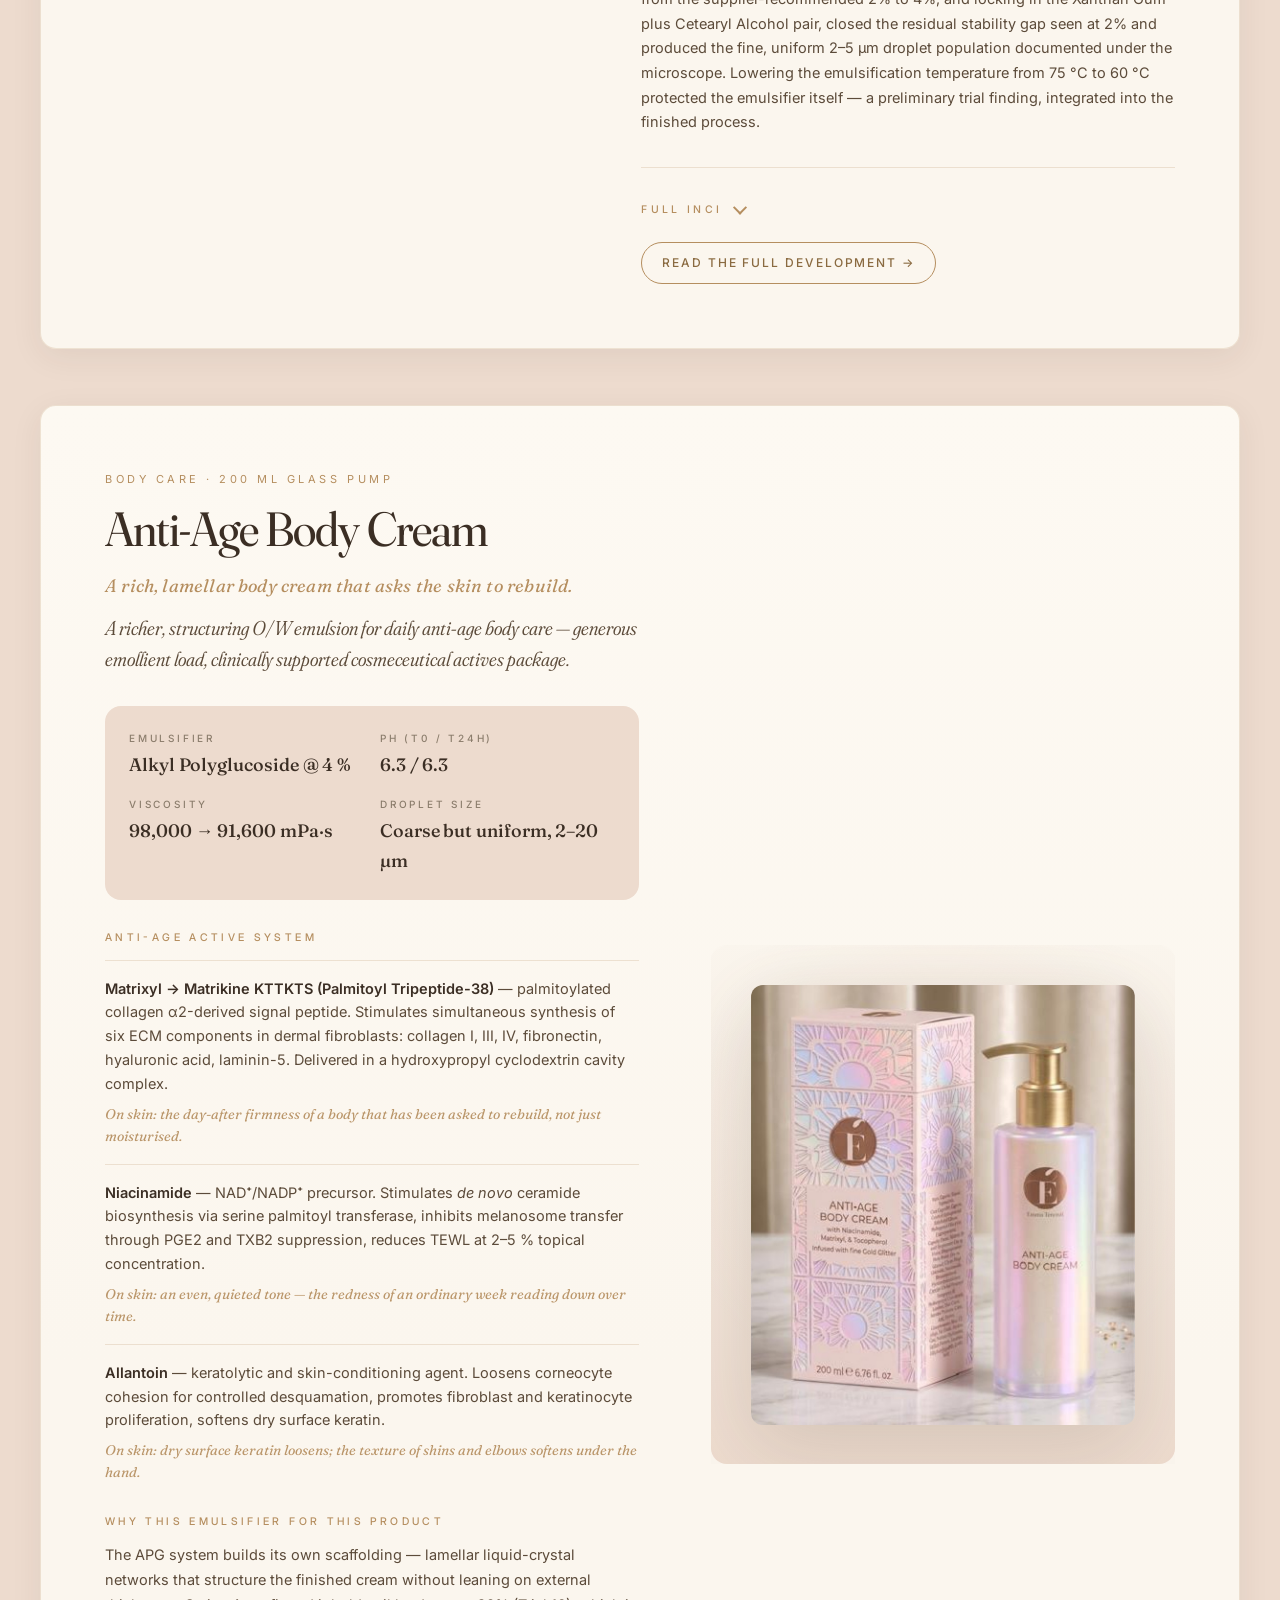
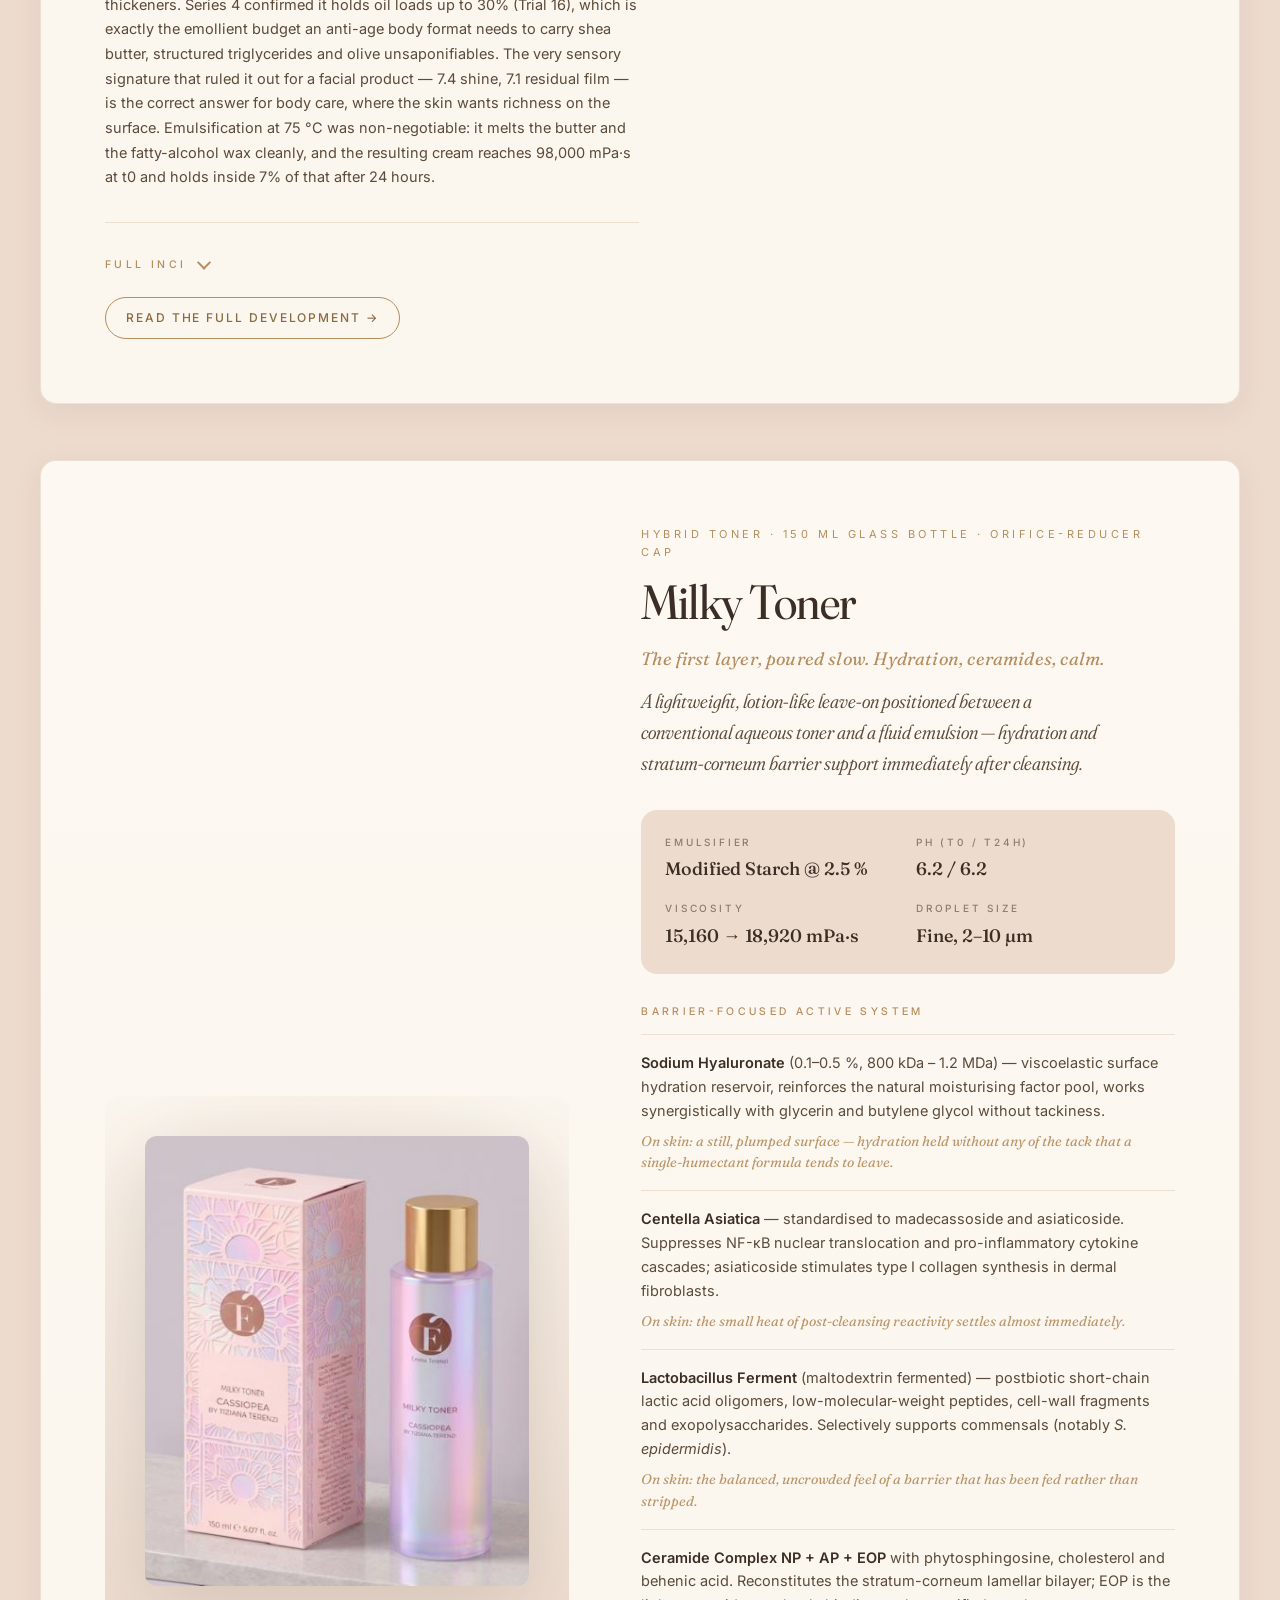
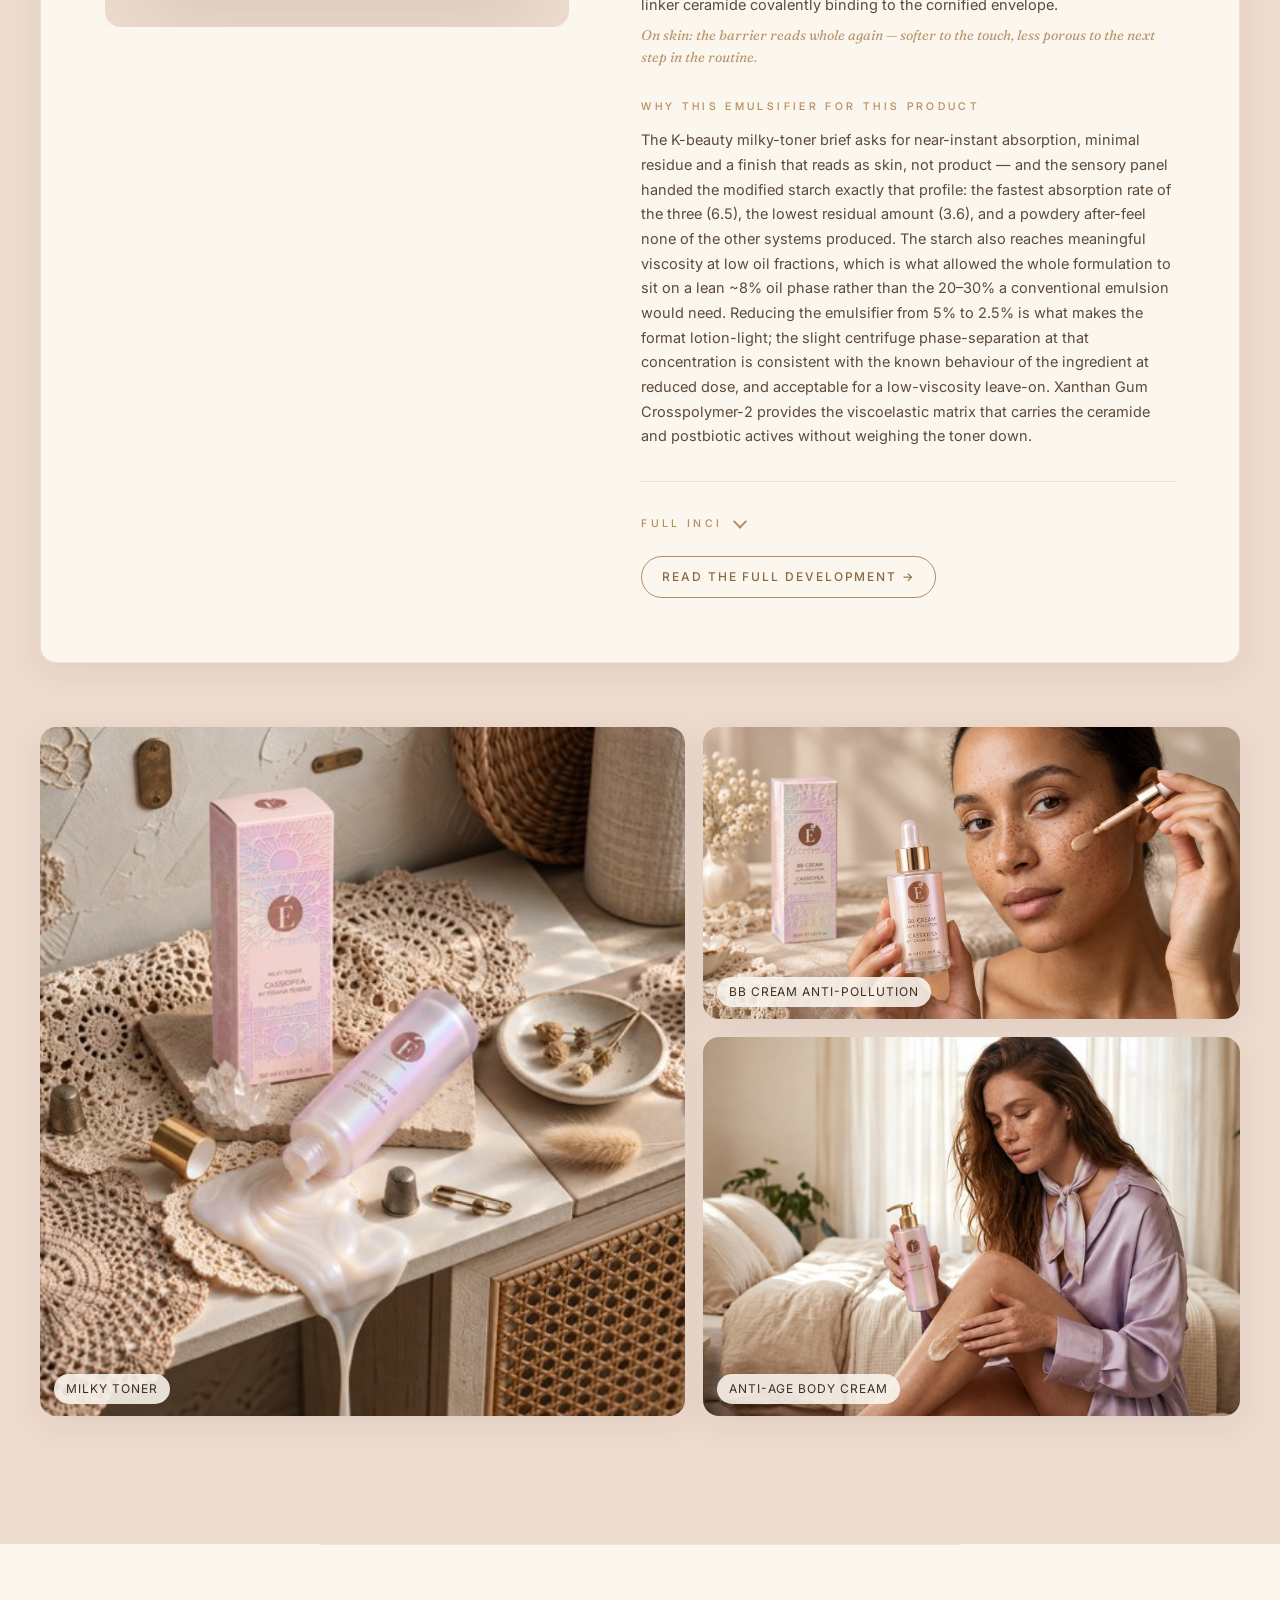
==== commit d8a235d4: "Cere: Add a contacts section at the end of the site (bottom of index.h Requested by Emma Terenzi via" ====
--- a/index.html
+++ b/index.html
@@ -37,30 +37,9 @@
         <button type="button" class="nav-dd-btn" aria-expanded="false" aria-haspopup="true" aria-controls="storyMenu">My Story
           <svg viewBox="0 0 10 10" aria-hidden="true"><polyline points="1.5 3.5 5 7 8.5 3.5"></polyline></svg>
         </button>
-        <div class="nav-dd-menu nav-dd-panel about-text story-body" id="storyMenu" role="region" aria-label="My Story" tabindex="0">
-          <p class="section-lede">Where heritage, science and creativity meet.</p>
-          <p>My name is Emma Terenzi, and long before I learned how to formulate a cosmetic product, I grew up surrounded by a world of fragrance, craftsmanship and creation.</p>
-          <p>I belong to the fourth generation of the Terenzi family, whose story began with my great-great-grandfather and the foundation of Cereria Terenzi. What started as a family craft has evolved across generations, while preserving a deep connection to creativity, raw materials and the art of transforming an idea into something tangible.</p>
-          <p>Today, that story continues through my father and my aunt, who are still actively involved in the family business. Growing up alongside them meant that fragrance was never simply a finished product to me. It was something I saw being imagined, developed and brought to life. I grew up seeing how much knowledge, curiosity, persistence and emotion can exist behind an object that someone else will eventually hold in their hands.</p>
-          <p>I am now beginning to find my own place within that story.</p>
-          <p>Not by simply following what came before me, but by bringing into it my own interests, education and way of creating.</p>
-
-          <h4>From chemistry to cosmetics</h4>
-          <p>I have always been drawn to two worlds that, at first glance, may seem far apart: science and creativity.</p>
-          <p>My academic journey began with a Bachelor’s degree in Materials Chemistry, where I learned to understand matter through its structure, interactions and transformations. But it was cosmetics that showed me how chemistry could become something tangible — something you can formulate, touch, experience and ultimately make part of everyday life.</p>
-          <p>That curiosity led me to pursue a Master’s degree in Cosmetic Industrial Science, where formulation became the point at which everything came together: scientific method, sensory perception, aesthetics and product design.</p>
-          <p>EMMAT Cosmetics was born from that intersection.</p>
-          <p>For my Master’s thesis, I wanted to go beyond simply developing a cosmetic formula. I wanted to understand why a formulation works, how apparently similar emulsifying systems can behave in completely different ways, and how those differences can ultimately define the identity of a finished product.</p>
-          <p>The result was a systematic comparison of three natural emulsifiers, translated into three different formulations: a BB Cream, a Milky Toner and an Anti-Age Body Cream. Each product was not designed first and formulated afterwards; instead, the experimental results determined what each emulsifier was best suited to become.</p>
-
-          <h4>Beyond the laboratory</h4>
-          <p>But EMMAT also reflects another side of me.</p>
-          <p>Outside the laboratory, I have always loved creating things by hand. Crochet taught me to build something complex one small element at a time — repeating, adjusting and connecting until individual pieces become a whole. That same idea inspired the modular pattern embossed on the EMMAT packaging, transforming the geometry of a handmade granny square into a contemporary cosmetic design.</p>
-          <p>In many ways, that process mirrors formulation itself.</p>
-          <p>Observe. Experiment. Adjust. Create.</p>
-          <p>EMMAT is where these parts of my identity meet: the heritage I come from, my scientific background, my fascination with cosmetics, my attention to sensoriality and my instinct to create.</p>
-          <p>This project began as a Master’s thesis, but it represents something larger to me. It is my first opportunity to bring together what I inherited and what I chose for myself — tradition and experimentation, craftsmanship and science</p>
-        </div>
+        <ul class="nav-dd-menu" id="storyMenu">
+          <li><a href="story.html">My Story</a></li>
+        </ul>
       </div>
     </div>
   </div>
@@ -824,6 +803,11 @@
   <div class="container">
     <div class="footer-inner">
       <div class="footer-brand">EMMAT<span>Cosmetics</span></div>
+      <div class="footer-contacts" id="contacts" aria-label="Contacts">
+        <div><span class="fc-label">Instagram</span><a href="https://www.instagram.com/emma.terenzi/" target="_blank" rel="noopener">@emma.terenzi</a></div>
+        <div><span class="fc-label">LinkedIn</span>Emma Terenzi</div>
+        <div><span class="fc-label">Email</span><a href="mailto:eterenzi@cereriaterenzi.com">eterenzi@cereriaterenzi.com</a></div>
+      </div>
       <p class="footer-line">© 2026 Emma Terenzi · Master's thesis project · LM-71 Cosmetic Industrial Science · LabAnalysis Life Science, Milan</p>
       <p class="footer-line muted">EMMAT Cosmetics × Cassiopea by Tiziana Terenzi — thesis showcase, not a commercial site.</p>
     </div>
--- a/styles.css
+++ b/styles.css
@@ -1139,6 +1139,25 @@
   line-height: 1.65;
 }
 .footer-line.muted { color: rgba(237, 219, 206, .7); margin-top: 12px; font-size: 12px; font-style: italic; }
+.footer-contacts {
+  display: flex;
+  flex-wrap: wrap;
+  justify-content: center;
+  gap: 12px 32px;
+  margin-top: 32px;
+  font-size: 13px;
+  color: rgba(237, 219, 206, .85);
+}
+.footer-contacts a { color: var(--rose); border-bottom: 1px solid rgba(237, 219, 206, .35); transition: border-color .2s; }
+.footer-contacts a:hover { border-color: var(--rose); }
+.footer-contacts .fc-label {
+  display: block;
+  font-size: 10px;
+  letter-spacing: .32em;
+  text-transform: uppercase;
+  color: rgba(237, 219, 206, .6);
+  margin-bottom: 4px;
+}
 
 /* ═══════════════════════════════════════════════ RESPONSIVE */
 @media (max-width: 1000px) {
